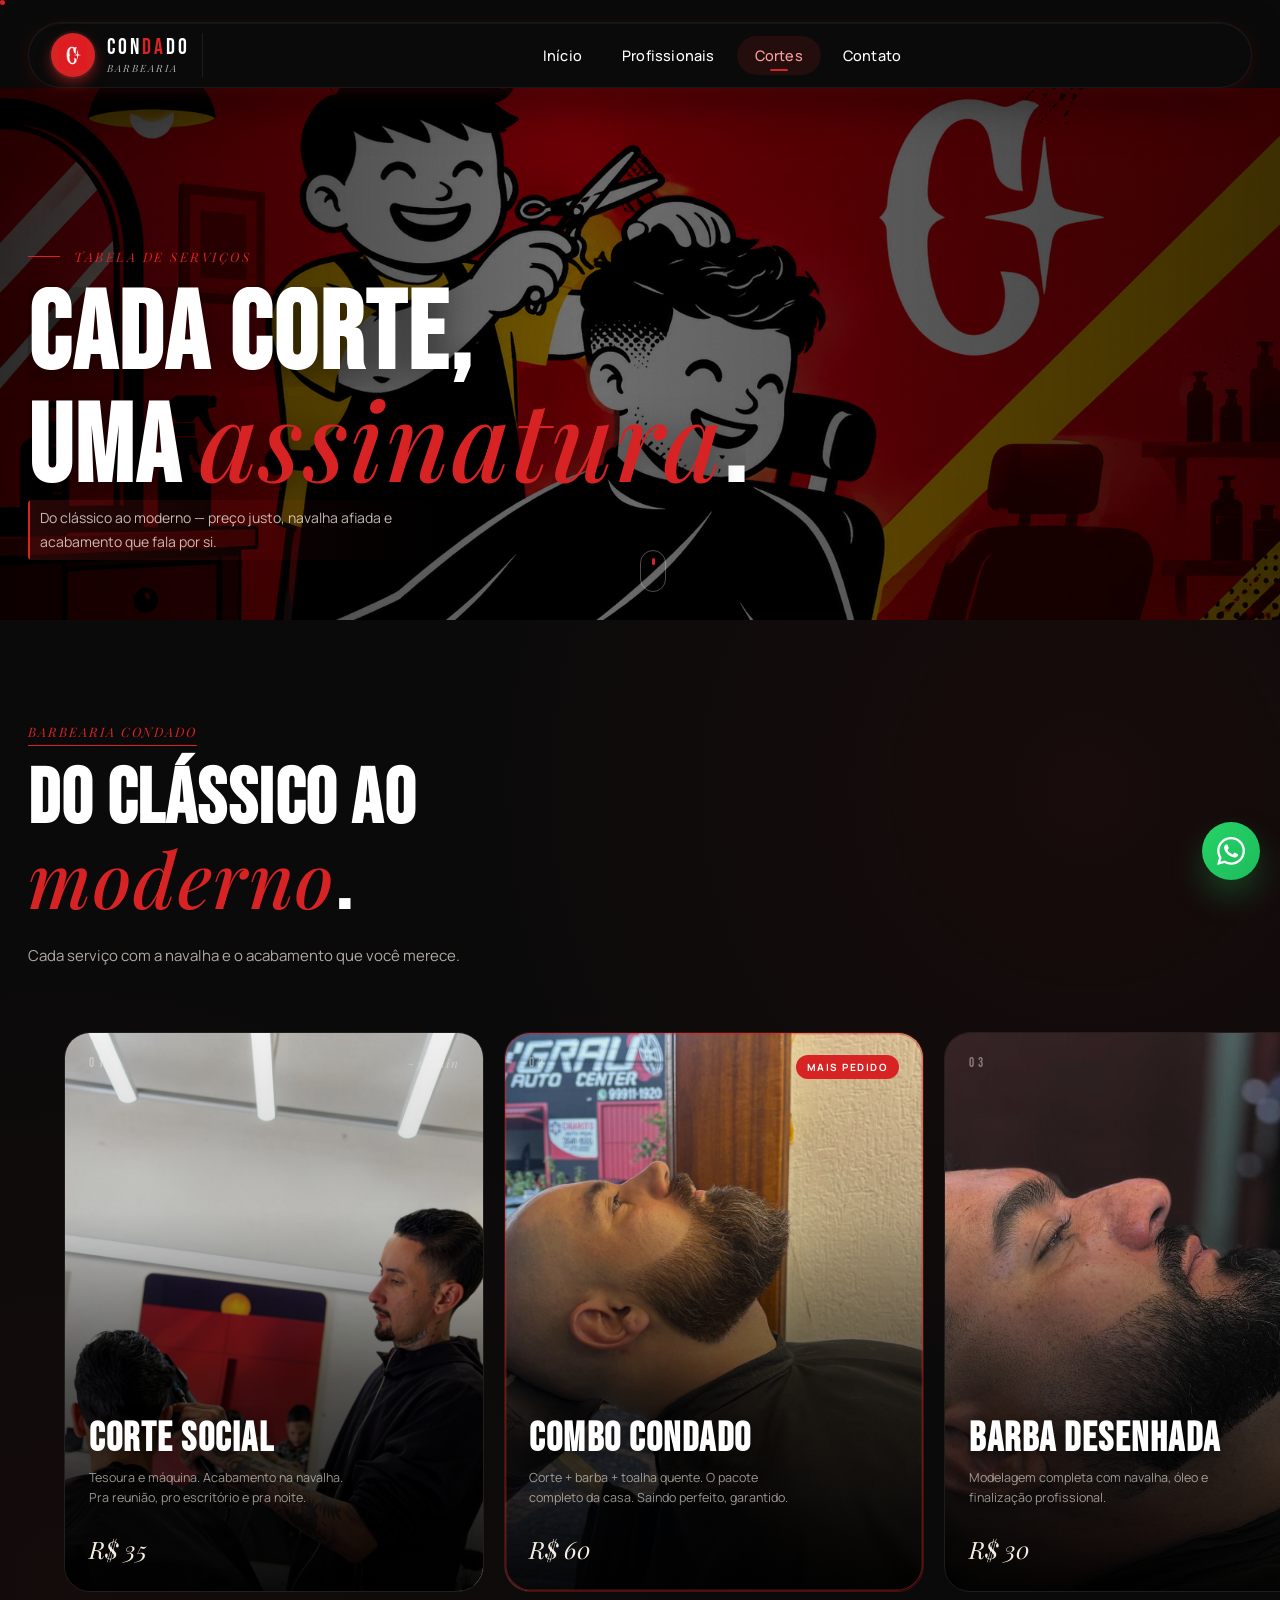
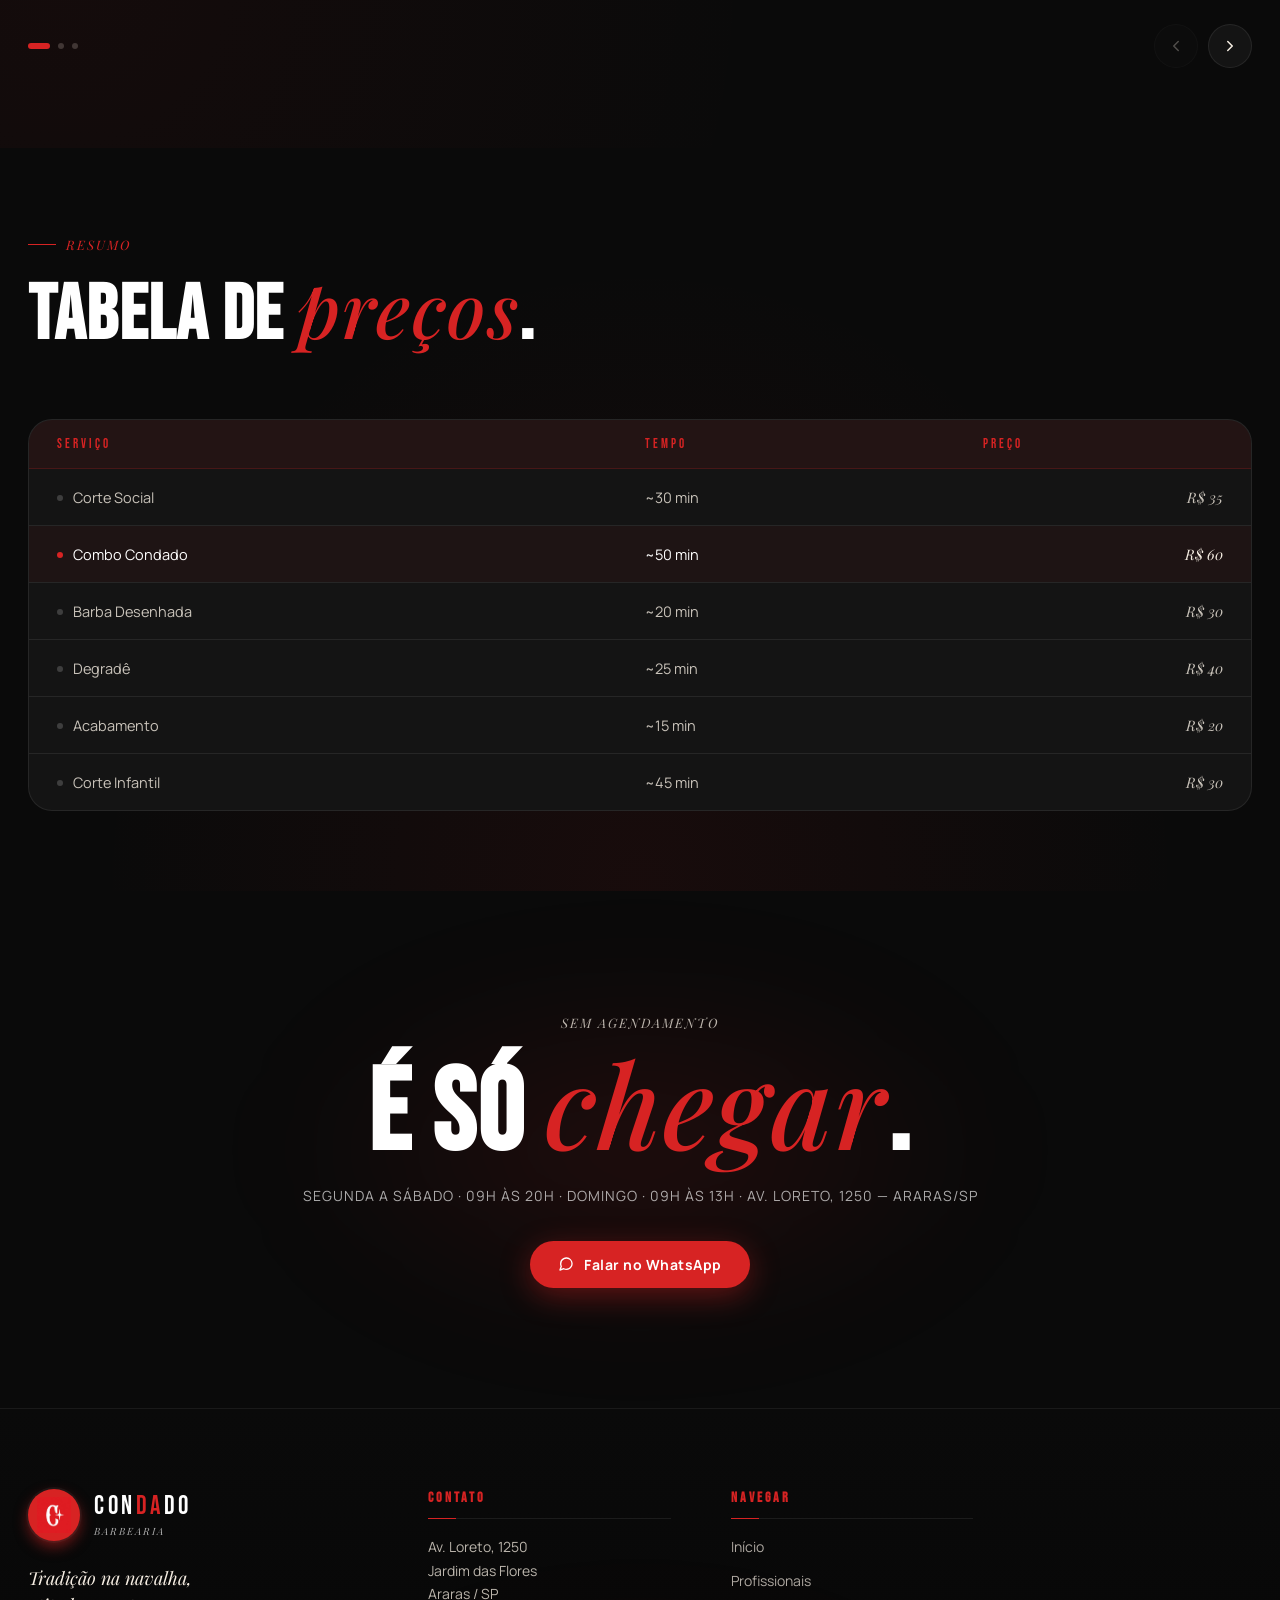
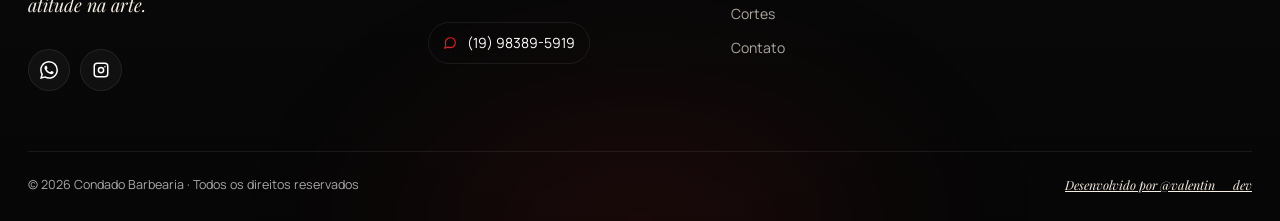
==== cortes.html @ 62bb4052 "Primeira versão" ====
<!DOCTYPE html>
<html lang="pt-BR">
<head>
  <meta charset="UTF-8" />
  <meta name="viewport" content="width=device-width, initial-scale=1.0" />
  <meta name="theme-color" content="#0a0a0a" />
  <meta name="description" content="Condado Barbearia — tabela de cortes e serviços. Araras-SP." />
  <title>Cortes — Condado Barbearia</title>

  <link rel="icon" type="image/png" href="imagens/logo.png" />

  <link rel="preconnect" href="https://fonts.googleapis.com">
  <link rel="preconnect" href="https://fonts.gstatic.com" crossorigin>
  <link href="https://fonts.googleapis.com/css2?family=Bebas+Neue&family=Manrope:wght@400;500;600;700&family=Playfair+Display:ital,wght@1,500&display=swap" rel="stylesheet">

  <link rel="stylesheet" href="css/index.css" />
  <link rel="stylesheet" href="css/cortes.css" />
</head>
<body>

  <header class="nav-wrap">
    <nav class="navbar" aria-label="Principal">

      <a href="index.html" class="brand" aria-label="Condado Barbearia">
        <span class="brand-mark">
          <img src="imagens/logo.png" alt="" />
        </span>
        <span class="brand-text">
          <span class="brand-name">CON<span class="accent">DA</span>DO</span>
          <span class="brand-sub">Barbearia</span>
        </span>
      </a>

      <ul class="nav-links" id="navLinks">
        <li><a href="index.html">Início</a></li>
        <li><a href="profissionais.html">Profissionais</a></li>
        <li><a href="cortes.html" class="active">Cortes</a></li>
        <li><a href="contato.html">Contato</a></li>
      </ul>

      <div class="right">
        <button class="mobile-toggle" id="mobileToggle" aria-label="Abrir menu" aria-expanded="false" aria-controls="navLinks">
          <span class="bars" aria-hidden="true"><span></span><span></span><span></span></span>
        </button>
      </div>
    </nav>
  </header>

  <section class="page-hero">
    <div class="page-hero-bg" aria-hidden="true"></div>
    <div class="page-hero-inner container">
      <span class="page-eyebrow">
        <span class="eyebrow-line"></span>
        Tabela de serviços
      </span>
      <h1 class="page-title">
        <span class="line">Cada corte,</span>
        <span class="line">uma <span class="red-italic">assinatura</span>.</span>
      </h1>
      <p class="page-desc">
        Do clássico ao moderno — preço justo, navalha afiada
        e acabamento que fala por si.
      </p>
    </div>
    <div class="page-hero-scroll" aria-hidden="true">
      <span></span>
    </div>
  </section>

  

  <section class="carousel-section">
    <div class="container">

      <header class="section-head reveal">
        <span class="section-eyebrow">Barbearia Condado</span>
        <h2 class="section-title">
          Do clássico ao <span class="red-italic">moderno</span>.
        </h2>
        <p class="section-desc">Cada serviço com a navalha e o acabamento que você merece.</p>
      </header>

    </div>

    <!-- Viewport sem container para sangrar nas bordas -->
    <div class="carousel-viewport" role="region" aria-label="Cortes e serviços">
      <div class="carousel-track" id="carouselTrack">

        <!-- Slide 01 -->
        <article class="carousel-slide" data-index="0" aria-label="Corte Social">
          <div class="slide-media">
            <img src="imagens/corte1.jpeg" alt="Corte Social — acabamento na navalha" loading="lazy" />
            
          </div>
          <div class="slide-overlay" aria-hidden="true"></div>
          <div class="slide-content">
            <div class="slide-top">
              <span class="slide-num">01</span>
              <span class="slide-time">~30 min</span>
            </div>
            <div class="slide-bottom">
              <h3 class="slide-title">Corte Social</h3>
              <p class="slide-desc">Tesoura e máquina. Acabamento na navalha. Pra reunião, pro escritório e pra noite.</p>
              <span class="slide-price">R$ 35</span>
            </div>
          </div>
        </article>

        <!-- Slide 02 — destaque -->
        <article class="carousel-slide carousel-slide--featured" data-index="1" aria-label="Combo Condado — mais pedido">
          <div class="slide-media">
            <img src="imagens/corte2.jpeg" alt="Combo Condado — corte mais barba" loading="lazy" />
            
          </div>
          <div class="slide-overlay" aria-hidden="true"></div>
          <div class="slide-content">
            <div class="slide-top">
              <span class="slide-num">02</span>
              <span class="slide-badge">Mais pedido</span>
            </div>
            <div class="slide-bottom">
              <h3 class="slide-title">Combo Condado</h3>
              <p class="slide-desc">Corte + barba + toalha quente. O pacote completo da casa. Saindo perfeito, garantido.</p>
              <span class="slide-price">R$ 60</span>
            </div>
          </div>
        </article>

        <!-- Slide 03 -->
        <article class="carousel-slide" data-index="2" aria-label="Barba Desenhada">
          <div class="slide-media">
            <img src="imagens/corte4.jpeg" alt="Barba Desenhada — modelagem com navalha" loading="lazy" />
         
          </div>
          <div class="slide-overlay" aria-hidden="true"></div>
          <div class="slide-content">
            <div class="slide-top">
              <span class="slide-num">03</span>
              <span class="slide-time">~20 min</span>
            </div>
            <div class="slide-bottom">
              <h3 class="slide-title">Barba Desenhada</h3>
              <p class="slide-desc">Modelagem completa com navalha, óleo e finalização profissional.</p>
              <span class="slide-price">R$ 30</span>
            </div>
          </div>
        </article>

        <!-- Slide 04 -->
        <article class="carousel-slide" data-index="3" aria-label="Degradê">
          <div class="slide-media">
            <img src="imagens/corte3.jpeg" alt="Degradê — fade limpo do zero" loading="lazy" />
            
          </div>
          <div class="slide-overlay" aria-hidden="true"></div>
          <div class="slide-content">
            <div class="slide-top">
              <span class="slide-num">04</span>
              <span class="slide-time">~25 min</span>
            </div>
            <div class="slide-bottom">
              <h3 class="slide-title">Degradê</h3>
              <p class="slide-desc">Fade limpo do zero ao comprimento desejado. Transição perfeita, linhas retas.</p>
              <span class="slide-price">R$ 40</span>
            </div>
          </div>
        </article>


        
        <article class="carousel-slide" data-index="4" aria-label="Corte Infantil">
          <div class="slide-media">
            <img src="imagens/corte5.jpeg" alt="Corte Infantil" loading="lazy" />
          </div>
          <div class="slide-overlay" aria-hidden="true"></div>
          <div class="slide-content">
            <div class="slide-top">
              <span class="slide-num">05</span>
              <span class="slide-time">~45 min</span>
            </div>
            <div class="slide-bottom">
              <h3 class="slide-title">Corte Infantil</h3>
              <p class="slide-desc">Atenção e cuidado especial com os pequenos. Experiência tranquila e resultado impecável.</p>
              <span class="slide-price">R$ 30</span>
            </div>
          </div>
        </article>

      </div><!-- /carousel-track -->
    </div><!-- /carousel-viewport -->

    <!-- Controles -->
    <div class="carousel-controls container">
      <div class="carousel-dots" id="carouselDots" role="tablist" aria-label="Navegar entre slides"></div>
      <div class="carousel-arrows">
        <button class="carousel-arrow carousel-arrow--prev" id="carouselPrev" aria-label="Slide anterior">
          <svg viewBox="0 0 24 24" fill="none" stroke="currentColor" stroke-width="2" stroke-linecap="round" stroke-linejoin="round" aria-hidden="true">
            <polyline points="15 18 9 12 15 6"/>
          </svg>
        </button>
        <button class="carousel-arrow carousel-arrow--next" id="carouselNext" aria-label="Próximo slide">
          <svg viewBox="0 0 24 24" fill="none" stroke="currentColor" stroke-width="2" stroke-linecap="round" stroke-linejoin="round" aria-hidden="true">
            <polyline points="9 6 15 12 9 18"/>
          </svg>
        </button>
      </div>
    </div>

  </section>

  
  <section class="tabela-section">
    <div class="container">

      <header class="section-head reveal">
        <span class="section-eyebrow">Resumo</span>
        <h2 class="section-title">Tabela de <span class="red-italic">preços</span>.</h2>
      </header>

      <div class="tabela-wrap reveal">
        <table class="tabela">
          <thead>
            <tr>
              <th>Serviço</th>
              <th>Tempo</th>
              <th>Preço</th>
            </tr>
          </thead>
          <tbody>
            <tr>
              <td><span class="t-dot"></span>Corte Social</td>
              <td>~30 min</td>
              <td class="t-price">R$ 35</td>
            </tr>
            <tr class="t-featured">
              <td><span class="t-dot t-dot--red"></span>Combo Condado</td>
              <td>~50 min</td>
              <td class="t-price">R$ 60</td>
            </tr>
            <tr>
              <td><span class="t-dot"></span>Barba Desenhada</td>
              <td>~20 min</td>
              <td class="t-price">R$ 30</td>
            </tr>
            <tr>
              <td><span class="t-dot"></span>Degradê</td>
              <td>~25 min</td>
              <td class="t-price">R$ 40</td>
            </tr>
            <tr>
              <td><span class="t-dot"></span>Acabamento</td>
              <td>~15 min</td>
              <td class="t-price">R$ 20</td>
            </tr>
            <tr>
              <td><span class="t-dot"></span>Corte Infantil</td>
              <td>~45 min</td>
              <td class="t-price">R$ 30</td>
            </tr>
          </tbody>
        </table>
      </div>

    </div>
  </section>

  
  <section class="cta-section">
    <div class="container">
      <div class="cta-inner reveal">
        <div class="cta-tag">Sem agendamento</div>
        <h2 class="cta-title">É só <span class="red-italic">chegar</span>.</h2>
        <p class="cta-desc">Segunda a sábado · 09h às 20h · Domingo · 09h às 13h · Av. Loreto, 1250 — Araras/SP</p>
        <a href="https://wa.me/5519983895919" target="_blank" rel="noopener" class="cta-btn">
          <svg viewBox="0 0 24 24" fill="none" stroke="currentColor" stroke-width="2" stroke-linecap="round" stroke-linejoin="round" aria-hidden="true">
            <path d="M21 11.5a8.38 8.38 0 0 1-.9 3.8 8.5 8.5 0 0 1-7.6 4.7 8.38 8.38 0 0 1-3.8-.9L3 21l1.9-5.7a8.38 8.38 0 0 1-.9-3.8 8.5 8.5 0 0 1 4.7-7.6 8.38 8.38 0 0 1 3.8-.9h.5a8.48 8.48 0 0 1 8 8v.5z"/>
          </svg>
          Falar no WhatsApp
        </a>
      </div>
    </div>
  </section>

  
  <footer class="footer">
    <div class="container">
      <div class="footer-grid">

        <div class="footer-brand reveal">
          <a href="index.html" class="footer-logo" aria-label="Condado Barbearia">
            <span class="brand-mark">
              <img src="imagens/logo.png" alt="" />
            </span>
            <span class="brand-text">
              <span class="brand-name">CON<span class="accent">DA</span>DO</span>
              <span class="brand-sub">Barbearia</span>
            </span>
          </a>
          <p class="footer-tagline">
            Tradição na navalha,<br/>atitude na arte.
          </p>
          <div class="footer-socials" aria-label="Redes sociais">
            <a class="footer-social" href="https://wa.me/5519983895919" target="_blank" rel="noopener" aria-label="WhatsApp">
              <svg viewBox="0 0 24 24" fill="currentColor" aria-hidden="true">
                <path d="M17.472 14.382c-.297-.149-1.758-.867-2.03-.967-.273-.099-.471-.148-.67.15-.197.297-.767.966-.94 1.164-.173.199-.347.223-.644.075-.297-.15-1.255-.463-2.39-1.475-.883-.788-1.48-1.761-1.653-2.059-.173-.297-.018-.458.13-.606.134-.133.298-.347.446-.52.149-.174.198-.298.298-.497.099-.198.05-.371-.025-.52-.075-.149-.669-1.612-.916-2.207-.242-.579-.487-.5-.669-.51-.173-.008-.371-.01-.57-.01-.198 0-.52.074-.792.372-.272.297-1.04 1.016-1.04 2.479 0 1.462 1.065 2.875 1.213 3.074.149.198 2.096 3.2 5.077 4.487.709.306 1.262.489 1.694.625.712.227 1.36.195 1.871.118.571-.085 1.758-.719 2.006-1.413.248-.694.248-1.289.173-1.413-.074-.124-.272-.198-.57-.347m-5.421 7.403h-.004a9.87 9.87 0 01-5.031-1.378l-.361-.214-3.741.982.998-3.648-.235-.374a9.86 9.86 0 01-1.51-5.26c.001-5.45 4.436-9.884 9.888-9.884 2.64 0 5.122 1.03 6.988 2.898a9.825 9.825 0 012.893 6.994c-.003 5.45-4.437 9.884-9.885 9.884m8.413-18.297A11.815 11.815 0 0012.05 0C5.495 0 .16 5.335.157 11.892c0 2.096.547 4.142 1.588 5.945L.057 24l6.305-1.654a11.882 11.882 0 005.683 1.448h.005c6.554 0 11.89-5.335 11.893-11.893a11.821 11.821 0 00-3.48-8.413z"/>
              </svg>
            </a>
            <a class="footer-social" href="https://www.instagram.com/condado.araras/" target="_blank" rel="noopener" aria-label="Instagram">
              <svg viewBox="0 0 24 24" fill="currentColor" aria-hidden="true">
                <path d="M7 2h10a5 5 0 0 1 5 5v10a5 5 0 0 1-5 5H7a5 5 0 0 1-5-5V7a5 5 0 0 1 5-5zm0 2a3 3 0 0 0-3 3v10a3 3 0 0 0 3 3h10a3 3 0 0 0 3-3V7a3 3 0 0 0-3-3H7zm5 3.5A4.5 4.5 0 1 1 7.5 12 4.5 4.5 0 0 1 12 7.5zm0 2A2.5 2.5 0 1 0 14.5 12 2.5 2.5 0 0 0 12 9.5zm5.25-2.75a1 1 0 1 1-1 1 1 1 0 0 1 1-1z"/>
              </svg>
            </a>
          </div>
        </div>

        <div class="footer-col reveal" style="--i:1">
          <h4 class="footer-h">Contato</h4>
          <address class="footer-text">
            Av. Loreto, 1250<br/>
            Jardim das Flores<br/>
            Araras / SP
          </address>
          <a class="footer-link" href="https://wa.me/5519983895919" target="_blank" rel="noopener">
            <svg viewBox="0 0 24 24" fill="none" stroke="currentColor" stroke-width="2" stroke-linecap="round" stroke-linejoin="round" aria-hidden="true">
              <path d="M21 11.5a8.38 8.38 0 0 1-.9 3.8 8.5 8.5 0 0 1-7.6 4.7 8.38 8.38 0 0 1-3.8-.9L3 21l1.9-5.7a8.38 8.38 0 0 1-.9-3.8 8.5 8.5 0 0 1 4.7-7.6 8.38 8.38 0 0 1 3.8-.9h.5a8.48 8.48 0 0 1 8 8v.5z"/>
            </svg>
            (19) 98389-5919
          </a>
        </div>

        <div class="footer-col reveal" style="--i:3">
          <h4 class="footer-h">Navegar</h4>
          <ul class="footer-nav">
            <li><a href="index.html">Início</a></li>
            <li><a href="profissionais.html">Profissionais</a></li>
            <li><a href="cortes.html">Cortes</a></li>
            <li><a href="contato.html">Contato</a></li>
          </ul>
        </div>

      </div>

      <div class="footer-bottom">
        <span>© <span id="year"></span> Condado Barbearia · Todos os direitos reservados</span>
        <a class="footer-tag" href="https://www.instagram.com/valentin__dev/" target="_blank" rel="noopener">Desenvolvido por @valentin__dev</a>
      </div>
    </div>
  </footer>

  <a class="floating-wa" href="https://wa.me/5519983895919" target="_blank" rel="noopener" aria-label="Falar no WhatsApp">
    <svg viewBox="0 0 24 24" fill="currentColor" aria-hidden="true">
      <path d="M17.472 14.382c-.297-.149-1.758-.867-2.03-.967-.273-.099-.471-.148-.67.15-.197.297-.767.966-.94 1.164-.173.199-.347.223-.644.075-.297-.15-1.255-.463-2.39-1.475-.883-.788-1.48-1.761-1.653-2.059-.173-.297-.018-.458.13-.606.134-.133.298-.347.446-.52.149-.174.198-.298.298-.497.099-.198.05-.371-.025-.52-.075-.149-.669-1.612-.916-2.207-.242-.579-.487-.5-.669-.51-.173-.008-.371-.01-.57-.01-.198 0-.52.074-.792.372-.272.297-1.04 1.016-1.04 2.479 0 1.462 1.065 2.875 1.213 3.074.149.198 2.096 3.2 5.077 4.487.709.306 1.262.489 1.694.625.712.227 1.36.195 1.871.118.571-.085 1.758-.719 2.006-1.413.248-.694.248-1.289.173-1.413-.074-.124-.272-.198-.57-.347m-5.421 7.403h-.004a9.87 9.87 0 01-5.031-1.378l-.361-.214-3.741.982.998-3.648-.235-.374a9.86 9.86 0 01-1.51-5.26c.001-5.45 4.436-9.884 9.888-9.884 2.64 0 5.122 1.03 6.988 2.898a9.825 9.825 0 012.893 6.994c-.003 5.45-4.437 9.884-9.885 9.884m8.413-18.297A11.815 11.815 0 0012.05 0C5.495 0 .16 5.335.157 11.892c0 2.096.547 4.142 1.588 5.945L.057 24l6.305-1.654a11.882 11.882 0 005.683 1.448h.005c6.554 0 11.89-5.335 11.893-11.893a11.821 11.821 0 00-3.48-8.413z"/>
    </svg>
  </a>
  <script src="js/index.js" defer></script>
  <script src="js/cortes.js" defer></script>
</body>
</html>
---- css/index.css ----
/* ============================================================
   CONDADO BARBEARIA — Stylesheet
   ------------------------------------------------------------
   1. Tokens / reset
   2. Layout helpers
   3. Hero (background + navbar)
   4. Navbar components
   5. Hero content
   6. Sections (Cortes, Salão, Feedbacks, Footer)
   7. Animations
   8. Responsive
   9. Accessibility (reduced motion)
   ============================================================ */

/* ---------- 1. TOKENS / RESET ---------- */
:root {
  --black:     #0a0a0a;
  --black-2:   #141414;
  --red:       #d72323;
  --red-deep:  #a8161c;
  --cream:     #f5ede2;
  --white:     #ffffff;
  --muted:     rgba(255, 255, 255, 0.65);
  --line:      rgba(255, 255, 255, 0.08);
  --ease:      cubic-bezier(0.2, 0.9, 0.2, 1);
  --shadow-nav: 0 1px 0 rgba(255,255,255,0.04) inset,
                0 18px 50px -10px rgba(0,0,0,0.55),
                0 4px 16px rgba(215,35,35,0.18);
}

*, *::before, *::after { margin: 0; padding: 0; box-sizing: border-box; }

html { scroll-behavior: smooth; }

body {
  font-family: 'Manrope', sans-serif;
  color: var(--white);
  background: var(--black);
  overflow-x: hidden;
  -webkit-font-smoothing: antialiased;
  -moz-osx-font-smoothing: grayscale;
}

img { display: block; max-width: 100%; height: auto; }
button { font-family: inherit; }

/* ---------- 2. LAYOUT HELPERS ---------- */
.container {
  max-width: 1320px;
  margin: 0 auto;
  padding: 0 28px;
}

.red-italic {
  color: var(--red);
  font-family: 'Playfair Display', serif;
  font-style: italic;
  font-weight: 500;
}

/* ---------- 3. HERO ---------- */
.hero {
  position: relative;
  min-height: 100vh;
  min-height: 100svh;
  display: flex;
  flex-direction: column;
  isolation: isolate;
  background-image:
    linear-gradient(180deg,
      rgba(0,0,0,0.65) 0%,
      rgba(0,0,0,0.40) 28%,
      rgba(0,0,0,0.55) 60%,
      rgba(0,0,0,0.92) 100%),
    url("../imagens/Fachadamobile.png");
  background-size: cover;
  background-position: center;
  background-repeat: no-repeat;
}

@media (min-width: 768px) {
  .hero {
    background-image:
      linear-gradient(100deg,
        rgba(0,0,0,0.85) 0%,
        rgba(0,0,0,0.60) 35%,
        rgba(0,0,0,0.25) 70%,
        rgba(0,0,0,0.45) 100%),
      linear-gradient(180deg,
        rgba(0,0,0,0.35) 0%,
        transparent 22%,
        transparent 78%,
        rgba(0,0,0,0.50) 100%),
      url("../imagens/Fachada.png");
  }
}

.hero::before {
  content: '';
  position: absolute;
  inset: 0;
  background-image: url("data:image/svg+xml;utf8,<svg xmlns='http://www.w3.org/2000/svg' width='200' height='200'><filter id='n'><feTurbulence type='fractalNoise' baseFrequency='0.9' numOctaves='2' stitchTiles='stitch'/><feColorMatrix values='0 0 0 0 0 0 0 0 0 0 0 0 0 0 0 0 0 0 0.18 0'/></filter><rect width='100%25' height='100%25' filter='url(%23n)'/></svg>");
  opacity: 0.4;
  pointer-events: none;
  mix-blend-mode: overlay;
  z-index: 1;
}

.hero::after {
  content: '';
  position: absolute;
  top: 30%;
  right: -200px;
  width: 600px;
  height: 600px;
  background: radial-gradient(circle, rgba(215,35,35,0.25) 0%, transparent 60%);
  filter: blur(60px);
  pointer-events: none;
  z-index: 0;
  animation: float 12s ease-in-out infinite;
}

/* ---------- 4. NAVBAR ---------- */
.nav-wrap {
  position: sticky;
  top: 0;
  z-index: 50;
  padding: 22px 28px 0;
  animation: drop 0.9s var(--ease) both;
}

.navbar {
  max-width: 1320px;
  margin: 0 auto;
  background: var(--black);
  border-radius: 999px;
  padding: 10px 10px 10px 22px;
  display: flex;
  align-items: center;
  gap: 18px;
  border: 1px solid rgba(255,255,255,0.06);
  box-shadow: var(--shadow-nav);
  position: relative;
  transition: box-shadow 0.3s ease, transform 0.3s ease;
}

.navbar.scrolled {
  box-shadow:
    0 1px 0 rgba(255,255,255,0.04) inset,
    0 22px 60px -10px rgba(0,0,0,0.75),
    0 4px 24px rgba(215,35,35,0.28);
}

.brand {
  display: flex;
  align-items: center;
  gap: 12px;
  text-decoration: none;
  color: var(--white);
  padding-right: 12px;
  border-right: 1px solid var(--line);
  flex-shrink: 0;
}

.brand-mark {
  width: 44px;
  height: 44px;
  border-radius: 50%;
  background: var(--red);
  display: grid;
  place-items: center;
  box-shadow: 0 0 0 2px rgba(255,255,255,0.04), 0 6px 14px rgba(215,35,35,0.5);
  overflow: hidden;
  transition: transform 0.4s var(--ease), box-shadow 0.4s ease;
  position: relative;
}

.brand-mark::after {
  content: '';
  position: absolute;
  inset: -4px;
  border-radius: 50%;
  border: 2px solid var(--red);
  opacity: 0;
  transform: scale(0.8);
  transition: opacity 0.3s ease, transform 0.3s ease;
}

.brand:hover .brand-mark        { transform: rotate(-8deg) scale(1.05); }
.brand:hover .brand-mark::after { opacity: 0.5; transform: scale(1.1); }

.brand-mark img { width: 30px; height: 30px; object-fit: contain; }

.brand-text { display: flex; flex-direction: column; line-height: 1; }

.brand-name {
  font-family: 'Bebas Neue', sans-serif;
  font-size: 22px;
  letter-spacing: 3px;
  color: var(--white);
}
.brand-name .accent { color: var(--red); }

.brand-sub {
  font-family: 'Playfair Display', serif;
  font-style: italic;
  font-size: 10px;
  letter-spacing: 2px;
  color: var(--muted);
  text-transform: uppercase;
  margin-top: 4px;
}

.nav-links {
  display: flex;
  align-items: center;
  gap: 4px;
  margin: 0 auto;
  list-style: none;
}

.nav-links a {
  position: relative;
  padding: 10px 18px;
  color: var(--white);
  text-decoration: none;
  font-weight: 500;
  font-size: 14.5px;
  letter-spacing: 0.2px;
  border-radius: 999px;
  transition: color 0.25s ease, background 0.25s ease;
}

.nav-links a::before {
  content: '';
  position: absolute;
  left: 50%;
  bottom: 4px;
  transform: translateX(-50%) scaleX(0);
  width: 18px;
  height: 2px;
  background: var(--red);
  border-radius: 2px;
  transition: transform 0.3s var(--ease);
}

.nav-links a:hover::before { transform: translateX(-50%) scaleX(1); }

.nav-links a.active {
  background: rgba(215,35,35,0.12);
  color: #ff9ea1;
}
.nav-links a.active::before { transform: translateX(-50%) scaleX(1); }

.right { display: flex; align-items: center; gap: 8px; flex-shrink: 0; }

.icon-btn {
  width: 44px;
  height: 44px;
  border-radius: 50%;
  background: var(--red);
  border: none;
  cursor: pointer;
  display: grid;
  place-items: center;
  color: var(--white);
  transition: background 0.25s ease, transform 0.4s var(--ease);
}
.icon-btn:hover { background: var(--red-deep); transform: rotate(90deg); }
.icon-btn svg   { width: 18px; height: 18px; }

.mobile-toggle { display: none; }
.mobile-toggle .bars { position: relative; width: 18px; height: 14px; }
.mobile-toggle .bars span {
  position: absolute;
  left: 0;
  width: 100%;
  height: 2px;
  background: currentColor;
  border-radius: 2px;
  transition: transform 0.35s var(--ease), opacity 0.2s ease, top 0.35s var(--ease);
}
.mobile-toggle .bars span:nth-child(1) { top: 0; }
.mobile-toggle .bars span:nth-child(2) { top: 6px; }
.mobile-toggle .bars span:nth-child(3) { top: 12px; }

.mobile-toggle[aria-expanded="true"] .bars span:nth-child(1) { top: 6px; transform: rotate(45deg); }
.mobile-toggle[aria-expanded="true"] .bars span:nth-child(2) { opacity: 0; }
.mobile-toggle[aria-expanded="true"] .bars span:nth-child(3) { top: 6px; transform: rotate(-45deg); }

/* ---------- 5. HERO CONTENT ---------- */
.hero-content {
  flex: 1;
  display: flex;
  align-items: center;
  padding: 60px 60px 80px;
  max-width: 1320px;
  margin: 0 auto;
  width: 100%;
  position: relative;
  z-index: 2;
}

.hero-tag {
  display: inline-flex;
  align-items: center;
  gap: 14px;
  font-family: 'Playfair Display', serif;
  font-style: italic;
  font-size: 14px;
  letter-spacing: 2px;
  color: var(--cream);
  text-transform: uppercase;
  margin-bottom: 20px;
  opacity: 0;
  animation: fadeUp 0.9s 0.4s var(--ease) forwards;
}
.hero-tag::before {
  content: '';
  width: 32px;
  height: 1px;
  background: var(--red);
  transform-origin: left;
  animation: lineGrow 0.8s 0.6s var(--ease) both;
}

.hero-title {
  font-family: 'Bebas Neue', sans-serif;
  font-size: clamp(56px, 9vw, 140px);
  line-height: 0.92;
  letter-spacing: 2px;
  color: var(--white);
  max-width: 900px;
  text-shadow:
    0 4px 30px rgba(0,0,0,0.7),
    0 2px 10px rgba(0,0,0,0.5);
}

.hero-title .line {
  display: block;
  overflow: hidden;
}
.hero-title .line > * {
  display: inline-block;
  transform: translateY(110%);
  animation: lineRise 1s var(--ease) forwards;
}
.hero-title .line:nth-child(1) > *,
.hero-title .line:nth-child(1)         { animation-delay: 0.55s; }
.hero-title .line:nth-child(2) > *,
.hero-title .line:nth-child(2)         { animation-delay: 0.7s;  }
.hero-title .line                       { animation: lineRise 1s var(--ease) both; }

.hero-title .red {
  color: var(--red);
  font-style: italic;
  font-family: 'Playfair Display', serif;
  font-weight: 500;
}

.hero-desc {
  margin-top: 22px;
  max-width: 480px;
  font-size: 15px;
  line-height: 1.7;
  color: rgba(245,237,226,0.85);
  opacity: 0;
  animation: fadeUp 1s 0.95s var(--ease) forwards;
}

.hero-actions {
  margin-top: 28px;
  display: flex;
  align-items: center;
  gap: 22px;
  flex-wrap: wrap;
  opacity: 0;
  animation: fadeUp 1s 1.1s var(--ease) forwards;
}

.btn-ghost {
  display: inline-flex;
  align-items: center;
  gap: 10px;
  color: var(--white);
  text-decoration: none;
  padding: 12px 22px;
  border-radius: 999px;
  border: 1px solid rgba(255,255,255,0.25);
  font-weight: 600;
  font-size: 14px;
  letter-spacing: 0.3px;
  backdrop-filter: blur(6px);
  -webkit-backdrop-filter: blur(6px);
  transition: background 0.3s ease, border-color 0.3s ease, transform 0.2s ease;
  position: relative;
  overflow: hidden;
}
.btn-ghost::after {
  content: '→';
  transition: transform 0.3s var(--ease);
}
.btn-ghost:hover {
  background: rgba(255,255,255,0.08);
  border-color: var(--red);
}
.btn-ghost:hover::after { transform: translateX(4px); }

.btn-ghost::before {
  content: '';
  position: absolute;
  top: 0; left: -75%;
  width: 50%;
  height: 100%;
  background: linear-gradient(90deg, transparent, rgba(255,255,255,0.12), transparent);
  transform: skewX(-20deg);
}
.btn-ghost:hover::before {
  animation: btnShimmer 0.6s ease forwards;
}

.hero-meta {
  font-size: 12px;
  letter-spacing: 2px;
  text-transform: uppercase;
  color: var(--muted);
}

.scroll-cue {
  position: absolute;
  bottom: 30px;
  left: 50%;
  transform: translateX(-50%);
  width: 28px;
  height: 46px;
  border: 1.5px solid rgba(255,255,255,0.4);
  border-radius: 14px;
  display: grid;
  place-items: start center;
  padding-top: 8px;
  opacity: 0;
  animation: fadeUp 1s 1.4s var(--ease) forwards;
}
.scroll-cue span {
  width: 3px;
  height: 8px;
  background: var(--red);
  border-radius: 3px;
  animation: scrollDot 1.8s ease-in-out infinite;
}

/* ---------- 6A. SECTION BASE ---------- */
.cortes, .contato {
  position: relative;
  padding: 120px 0;
  background: var(--black);
}

.cortes::before {
  content: '';
  position: absolute;
  inset: 0;
  background:
    radial-gradient(circle at 80% 20%, rgba(215,35,35,0.08) 0%, transparent 50%),
    radial-gradient(circle at 10% 80%, rgba(215,35,35,0.06) 0%, transparent 50%);
  pointer-events: none;
}

.section-head {
  max-width: 640px;
  margin-bottom: 64px;
}

.section-eyebrow {
  display: inline-flex;
  align-items: center;
  gap: 10px;
  font-family: 'Playfair Display', serif;
  font-style: italic;
  font-size: 13px;
  letter-spacing: 2px;
  color: var(--red);
  text-transform: uppercase;
  margin-bottom: 16px;
}
.section-eyebrow::before {
  content: '';
  width: 0;
  height: 1px;
  background: var(--red);
  transform-origin: left;
  transition: width 0.9s cubic-bezier(0.2,0.9,0.2,1) 0.1s;
}
.section-eyebrow.line-drawn::before { width: 28px; }

.section-title {
  font-family: 'Bebas Neue', sans-serif;
  font-size: clamp(40px, 6vw, 80px);
  line-height: 1;
  letter-spacing: 1.5px;
}

.section-desc {
  margin-top: 18px;
  font-size: 15px;
  line-height: 1.7;
  color: rgba(245,237,226,0.7);
  max-width: 460px;
}

/* ---------- 6B. CARDS (cortes) ---------- */
.cards {
  display: grid;
  grid-template-columns: repeat(3, 1fr);
  gap: 20px;
  position: relative;
  z-index: 1;
}

.card {
  position: relative;
  padding: 32px 28px 28px;
  background: var(--black-2);
  border: 1px solid var(--line);
  border-radius: 24px;
  overflow: hidden;
  transition: transform 0.4s var(--ease), border-color 0.4s ease, background 0.4s ease;
  transform-style: preserve-3d;
  will-change: transform;
}

.card::before {
  content: '';
  position: absolute;
  top: 0; left: 0;
  width: 100%;
  height: 2px;
  background: linear-gradient(90deg, transparent, var(--red), transparent);
  transform: translateX(-100%);
  transition: transform 0.6s var(--ease);
}

.card:hover {
  transform: translateY(-6px);
  border-color: rgba(215,35,35,0.4);
  background: #1a0e0e;
}
.card:hover::before { transform: translateX(100%); }

.card-num {
  font-family: 'Bebas Neue', sans-serif;
  font-size: 14px;
  letter-spacing: 3px;
  color: var(--red);
}

.card-title {
  font-family: 'Bebas Neue', sans-serif;
  font-size: 32px;
  letter-spacing: 1.5px;
  margin-top: 18px;
  color: var(--white);
  overflow: hidden;
  position: relative;
}

.card-desc {
  margin-top: 12px;
  font-size: 14px;
  line-height: 1.6;
  color: rgba(245,237,226,0.6);
  min-height: 70px;
}

.card-price {
  display: inline-block;
  margin-top: 18px;
  font-family: 'Playfair Display', serif;
  font-style: italic;
  font-size: 22px;
  color: var(--cream);
}

.card.featured {
  background: linear-gradient(180deg, #1a0e0e 0%, var(--black-2) 100%);
  border-color: rgba(215,35,35,0.3);
}

.badge {
  position: absolute;
  top: 16px;
  right: 16px;
  background: var(--red);
  color: var(--white);
  font-size: 10px;
  letter-spacing: 1.5px;
  text-transform: uppercase;
  padding: 6px 10px;
  border-radius: 999px;
  font-weight: 700;
}

.card-shine {
  position: absolute;
  inset: 0;
  border-radius: inherit;
  background: radial-gradient(circle at center, rgba(255,255,255,0.12) 0%, transparent 65%);
  opacity: 0;
  pointer-events: none;
  transition: opacity 0.3s ease;
  width: 150%;
  height: 150%;
  top: -25%;
  left: -25%;
  z-index: 3;
}

/* ---------- 6C. GALERIA (salão) ---------- */
.salao { padding: 120px 0; background: var(--black); }

.gallery-premium {
  display: grid;
  grid-template-columns: 1.4fr 0.8fr;
  gap: 24px;
  align-items: stretch;
}

.gallery-main,
.gallery-side {
  position: relative;
  overflow: hidden;
  border-radius: 30px;
  min-height: 620px;
  background: #111;
  border: 1px solid rgba(255,255,255,0.06);
  transition: transform 0.7s var(--ease), border-color 0.4s ease, box-shadow 0.4s ease;
  will-change: transform, opacity;
}

.gallery-main:hover,
.gallery-side:hover {
  transform: translateY(-8px) scale(1.01);
  border-color: rgba(215,35,35,0.35);
  box-shadow: 0 20px 60px rgba(0,0,0,0.5), 0 8px 25px rgba(215,35,35,0.15);
}

.gallery-img {
  position: absolute;
  inset: 0;
  width: 100%;
  height: 100%;
  object-fit: cover;
  transition: transform 1.4s cubic-bezier(.2,.8,.2,1), filter 0.8s ease;
  will-change: transform;
}

.gallery-main:hover .gallery-img,
.gallery-side:hover .gallery-img {
  transform: scale(1.06);
  filter: brightness(1.03) contrast(1.05);
}

.gallery-content {
  position: absolute;
  inset: 0;
  display: flex;
  flex-direction: column;
  justify-content: flex-end;
  padding: 36px;
  background: linear-gradient(180deg, transparent 35%, rgba(0,0,0,0.88) 100%);
  z-index: 2;
}

.gallery-label {
  display: inline-flex;
  width: fit-content;
  padding: 10px 18px;
  border-radius: 999px;
  background: rgba(255,255,255,0.08);
  backdrop-filter: blur(10px);
  border: 1px solid rgba(255,255,255,0.06);
  font-size: 11px;
  letter-spacing: 2px;
  text-transform: uppercase;
  margin-bottom: 18px;
}

.gallery-content h3 {
  max-width: 520px;
  font-family: 'Bebas Neue', sans-serif;
  font-size: clamp(34px, 4vw, 64px);
  line-height: 0.95;
  letter-spacing: 1px;
  color: var(--white);
}

/* cinematic shine sweep */
.gallery-main::before,
.gallery-side::before {
  content: '';
  position: absolute;
  top: -120%; left: -40%;
  width: 45%;
  height: 300%;
  background: linear-gradient(90deg, transparent, rgba(255,255,255,0.12), transparent);
  transform: rotate(22deg);
  transition: transform 1s ease;
  z-index: 3;
}
.gallery-main:hover::before,
.gallery-side:hover::before {
  transform: rotate(22deg) translateX(500%);
}

.gallery-main.in-view {
  animation: galleryEnter 1s cubic-bezier(0.2,0.9,0.2,1) 0.1s both;
}
.gallery-side.in-view {
  animation: galleryEnter 1s cubic-bezier(0.2,0.9,0.2,1) 0.28s both;
}

/* ---------- 6D. FEEDBACKS — CARROSSEL ESTÚDIO ---------- */
.feedbacks {
  padding: 120px 0 100px;
  background: var(--black);
  position: relative;
  overflow: hidden;
}

/* Textura de fundo sutil */
.feedbacks::before {
  content: '';
  position: absolute;
  inset: 0;
  background:
    radial-gradient(ellipse at 20% 60%, rgba(215,35,35,0.06) 0%, transparent 50%),
    radial-gradient(ellipse at 80% 20%, rgba(215,35,35,0.04) 0%, transparent 45%);
  pointer-events: none;
}

/* ── Stage: sangra full-width, oculta overflow ── */
.fb-stage {
  position: relative;
  width: 100%;
  overflow: hidden;
  margin-top: 60px;
  margin-bottom: 40px;
  cursor: grab;
  user-select: none;
  /* padding vertical para acomodar o offset alternado dos cards */
  padding: 20px 0 28px;
}
.fb-stage:active { cursor: grabbing; }

/* ── Track ── */
.fb-track {
  display: flex;
  gap: 22px;
  /* padding lateral: centraliza o primeiro card igual ao container */
  padding: 0 calc((100vw - min(1320px, 100vw - 56px)) / 2);
  transition: transform 0.65s cubic-bezier(0.2,0.9,0.2,1);
  will-change: transform;
  align-items: flex-end; /* base comum — offset via translateY no card--up */
}

/* ── Card ── */
.fb-card {
  flex: 0 0 300px;
  position: relative;
  border-radius: 22px;
  overflow: hidden;
  border: 1px solid rgba(255,255,255,0.07);
  /* fundo escuro aparece nas bordas quando a foto não preenche */
  background: #0e0e0e;
  /* proporção 4:5 — menos agressivo que 3:4, mostra mais do corpo */
  aspect-ratio: 4 / 5;
  transition:
    transform 0.55s cubic-bezier(0.2,0.9,0.2,1),
    border-color 0.4s ease,
    box-shadow 0.5s ease;
}

/* card alternado: sobe 32px criando o ritmo visual */
.fb-card--up {
  transform: translateY(-32px);
}
.fb-card--up:hover {
  transform: translateY(calc(-32px - 8px)) scale(1.015);
}

.fb-card:not(.fb-card--up):hover {
  transform: translateY(-8px) scale(1.015);
  border-color: rgba(215,35,35,0.3);
  box-shadow: 0 28px 60px rgba(0,0,0,0.55);
}

.fb-card--up:hover {
  border-color: rgba(215,35,35,0.3);
  box-shadow: 0 28px 60px rgba(0,0,0,0.55);
}

/* ── Inner (garante que img preenche o card) ── */
.fb-card-inner {
  position: absolute;
  inset: 0;
}

/* ── Foto ── */
.fb-card img {
  width: 100%;
  height: 100%;
  /* contain: exibe a foto inteira sem cortar nada */
  object-fit: contain;
  object-position: center center;
  display: block;
  pointer-events: none;
  transition: transform 0.8s cubic-bezier(0.2,0.8,0.2,1);
}

.fb-card:hover img {
  transform: scale(1.05);
}

/* ── Overlay gradiente — cobre topo e base ── */
.fb-card-overlay {
  position: absolute;
  inset: 0;
  background:
    linear-gradient(180deg,
      rgba(0,0,0,0.55) 0%,
      transparent 35%,
      transparent 55%,
      rgba(0,0,0,0.75) 100%
    );
  z-index: 1;
}

/* ── Número no estilo negativo fotográfico ── */
.fb-film-num {
  position: absolute;
  top: 16px;
  left: 16px;
  z-index: 2;
  font-family: 'Bebas Neue', sans-serif;
  font-size: 11px;
  letter-spacing: 4px;
  color: rgba(245,237,226,0.35);
  mix-blend-mode: screen;
  /* borda fina ao redor como perfuração de filme */
  padding: 4px 8px;
  border: 1px solid rgba(245,237,226,0.12);
  border-radius: 4px;
}

/* ── Label no rodapé do card ── */
.fb-card-label {
  position: absolute;
  bottom: 0;
  left: 0;
  right: 0;
  padding: 20px 18px 18px;
  z-index: 2;
  display: flex;
  align-items: flex-end;
  justify-content: space-between;
  opacity: 0;
  transform: translateY(6px);
  transition: opacity 0.35s ease, transform 0.35s var(--ease);
}

.fb-card:hover .fb-card-label {
  opacity: 1;
  transform: translateY(0);
}

.fb-label-tag {
  font-family: 'Playfair Display', serif;
  font-style: italic;
  font-size: 12px;
  letter-spacing: 2px;
  text-transform: uppercase;
  color: rgba(245,237,226,0.7);
}

/* Linha vermelha no rodapé — aparece no hover */
.fb-card::after {
  content: '';
  position: absolute;
  bottom: 0;
  left: 0;
  width: 0;
  height: 2px;
  background: var(--red);
  z-index: 3;
  transition: width 0.5s cubic-bezier(0.2,0.9,0.2,1);
}
.fb-card:hover::after { width: 100%; }

/* ── Controles ── */
.fb-controls {
  display: flex;
  align-items: center;
  justify-content: space-between;
  gap: 20px;
}

/* Counter */
.fb-counter {
  display: flex;
  align-items: baseline;
  gap: 6px;
  font-family: 'Bebas Neue', sans-serif;
  letter-spacing: 2px;
  line-height: 1;
}

.fb-counter-cur {
  font-size: 32px;
  color: var(--white);
  transition: color 0.3s ease;
}

.fb-counter-sep {
  font-size: 14px;
  color: rgba(255,255,255,0.2);
}

.fb-counter-total {
  font-size: 14px;
  color: rgba(255,255,255,0.35);
}

/* Dots */
.fb-dots {
  display: flex;
  align-items: center;
  gap: 6px;
}

.fb-dot {
  width: 4px;
  height: 4px;
  border-radius: 50%;
  background: rgba(255,255,255,0.2);
  border: none;
  padding: 0;
  cursor: pointer;
  transition: background 0.3s ease, width 0.3s ease, border-radius 0.3s ease;
}

.fb-dot.is-active {
  width: 24px;
  border-radius: 2px;
  background: var(--red);
}

.fb-dot:hover:not(.is-active) {
  background: rgba(255,255,255,0.4);
}

/* Setas */
.fb-arrows {
  display: flex;
  gap: 8px;
}

.fb-arrow {
  width: 48px;
  height: 48px;
  border-radius: 50%;
  background: transparent;
  border: 1px solid rgba(255,255,255,0.1);
  display: grid;
  place-items: center;
  cursor: pointer;
  color: var(--cream);
  transition:
    background 0.3s ease,
    border-color 0.3s ease,
    transform 0.35s var(--ease),
    color 0.3s ease;
}

.fb-arrow svg { width: 18px; height: 18px; }

.fb-arrow:hover {
  background: var(--red);
  border-color: var(--red);
  color: var(--white);
  transform: scale(1.1);
}

.fb-arrow:disabled {
  opacity: 0.2;
  pointer-events: none;
}

/* ---------- 6E. CONTATO ---------- */
.contato { padding-top: 80px; }
.contato-grid {
  display: grid;
  grid-template-columns: 1fr 1fr;
  gap: 60px;
  align-items: start;
}
.contato-list { list-style: none; }
.contato-list li {
  display: flex;
  justify-content: space-between;
  align-items: baseline;
  gap: 24px;
  padding: 22px 0;
  border-bottom: 1px solid var(--line);
}
.contato-list span {
  font-family: 'Playfair Display', serif;
  font-style: italic;
  font-size: 12px;
  letter-spacing: 2px;
  color: var(--red);
  text-transform: uppercase;
  flex-shrink: 0;
}
.contato-list strong {
  font-weight: 600;
  font-size: 16px;
  text-align: right;
  color: var(--white);
}
.contato-list a { text-decoration: none; color: inherit; transition: color 0.25s ease; }
.contato-list a:hover strong { color: var(--red); }

/* ---------- 6F. FOOTER ---------- */
.footer {
  position: relative;
  padding: 80px 0 28px;
  background: linear-gradient(180deg, var(--black) 0%, #060606 100%);
  border-top: 1px solid var(--line);
  color: var(--muted);
  overflow: hidden;
}

.footer::before {
  content: '';
  position: absolute;
  bottom: -200px;
  left: 50%;
  transform: translateX(-50%);
  width: 700px;
  height: 400px;
  background: radial-gradient(ellipse, rgba(215,35,35,0.12) 0%, transparent 70%);
  filter: blur(60px);
  pointer-events: none;
}

.footer-grid {
  display: grid;
  grid-template-columns: 1.4fr 1fr 1fr 0.9fr;
  gap: 60px;
  margin-bottom: 60px;
  position: relative;
  z-index: 1;
}

.footer-brand { display: flex; flex-direction: column; gap: 24px; }

.footer-logo {
  display: inline-flex;
  align-items: center;
  gap: 14px;
  text-decoration: none;
  color: var(--white);
  width: max-content;
}
.footer-logo .brand-mark { width: 52px; height: 52px; }
.footer-logo .brand-mark img { width: 36px; height: 36px; }
.footer-logo:hover .brand-mark { transform: rotate(-8deg) scale(1.05); }
.footer-logo .brand-name { font-size: 26px; letter-spacing: 3.5px; }
.footer-logo .brand-sub  { display: block; margin-top: 6px; }

.footer-tagline {
  font-family: 'Playfair Display', serif;
  font-style: italic;
  font-size: 18px;
  line-height: 1.5;
  color: var(--cream);
  max-width: 280px;
}

.footer-col { display: flex; flex-direction: column; gap: 16px; }

.footer-h {
  font-family: 'Bebas Neue', sans-serif;
  font-size: 14px;
  letter-spacing: 3px;
  color: var(--red);
  text-transform: uppercase;
  padding-bottom: 12px;
  border-bottom: 1px solid var(--line);
  position: relative;
}
.footer-h::after {
  content: '';
  position: absolute;
  left: 0;
  bottom: -1px;
  width: 28px;
  height: 1px;
  background: var(--red);
}

.footer-text, .footer-link, .footer-nav a, .footer-hours li {
  font-size: 14px;
  line-height: 1.7;
  color: rgba(245,237,226,0.75);
}
address.footer-text { font-style: normal; }

.footer-link {
  display: inline-flex;
  align-items: center;
  gap: 10px;
  text-decoration: none;
  padding: 8px 14px;
  border-radius: 999px;
  border: 1px solid var(--line);
  color: var(--white);
  width: max-content;
  transition: background 0.3s ease, border-color 0.3s ease, color 0.3s ease, transform 0.2s ease;
}
.footer-link svg { width: 14px; height: 14px; color: var(--red); transition: color 0.3s ease; }
.footer-link:hover {
  background: var(--red);
  border-color: var(--red);
  color: var(--white);
  transform: translateY(-2px);
}
.footer-link:hover svg { color: var(--white); }

.footer-hours { list-style: none; display: flex; flex-direction: column; gap: 10px; }
.footer-hours li {
  display: flex;
  justify-content: space-between;
  gap: 16px;
  padding: 6px 0;
  border-bottom: 1px dashed rgba(255,255,255,0.06);
}
.footer-hours li:last-child { border-bottom: none; }
.footer-hours span    { color: var(--muted); font-size: 13px; letter-spacing: 0.3px; }
.footer-hours strong  { color: var(--white); font-weight: 600; font-size: 13px; }

.footer-nav { list-style: none; display: flex; flex-direction: column; gap: 10px; }
.footer-nav a {
  position: relative;
  text-decoration: none;
  color: rgba(245,237,226,0.7);
  padding-left: 0;
  transition: color 0.25s ease, padding-left 0.25s ease;
}
.footer-nav a::before {
  content: '';
  position: absolute;
  left: 0;
  top: 50%;
  transform: translate(-12px, -50%);
  width: 0;
  height: 1px;
  background: var(--red);
  opacity: 0;
  transition: width 0.3s var(--ease), opacity 0.3s ease;
}
.footer-nav a:hover { color: var(--white); padding-left: 18px; }
.footer-nav a:hover::before { width: 12px; opacity: 1; transform: translate(0, -50%); }

.footer-bottom {
  padding-top: 24px;
  border-top: 1px solid var(--line);
  display: flex;
  justify-content: space-between;
  gap: 16px;
  flex-wrap: wrap;
  font-size: 12.5px;
  color: var(--muted);
  position: relative;
  z-index: 1;
}
.footer-tag {
  font-family: 'Playfair Display', serif;
  font-style: italic;
  color: var(--cream);
}

.footer-socials {
  display: flex;
  align-items: center;
  gap: 10px;
  flex-wrap: wrap;
  margin-top: 6px;
}

.footer-social {
  display: inline-flex;
  align-items: center;
  justify-content: center;
  width: 42px;
  height: 42px;
  border-radius: 50%;
  border: 1px solid var(--line);
  background: rgba(255,255,255,0.04);
  color: var(--white);
  transition: transform 0.25s ease, border-color 0.25s ease, background 0.25s ease;
}

.footer-social:hover {
  transform: translateY(-2px);
  border-color: rgba(215,35,35,0.4);
  background: rgba(215,35,35,0.16);
}

.footer-social svg {
  width: 18px;
  height: 18px;
}

.floating-wa {
  position: fixed;
  right: 20px;
  bottom: 20px;
  width: 58px;
  height: 58px;
  border-radius: 50%;
  display: grid;
  place-items: center;
  background: linear-gradient(135deg, #25d366 0%, #1ebc5d 100%);
  color: var(--white);
  box-shadow: 0 16px 32px rgba(37, 211, 102, 0.25);
  z-index: 1000;
  transition: transform 0.25s ease, box-shadow 0.25s ease;
}

.floating-wa:hover {
  transform: translateY(-3px) scale(1.03);
  box-shadow: 0 20px 38px rgba(37, 211, 102, 0.35);
}

.floating-wa svg {
  width: 28px;
  height: 28px;
}

@media (max-width: 768px) {
  .floating-wa {
    right: 16px;
    bottom: 16px;
    width: 54px;
    height: 54px;
  }
}

/* ---------- 7. ANIMATIONS ---------- */
@keyframes drop {
  from { transform: translateY(-30px); opacity: 0; }
  to   { transform: translateY(0);     opacity: 1; }
}
@keyframes fadeUp {
  from { opacity: 0; transform: translateY(20px); }
  to   { opacity: 1; transform: translateY(0); }
}
@keyframes lineGrow {
  from { transform: scaleX(0); }
  to   { transform: scaleX(1); }
}
@keyframes lineRise {
  from { transform: translateY(110%); }
  to   { transform: translateY(0); }
}
@keyframes float {
  0%, 100% { transform: translate(0, 0); }
  50%      { transform: translate(-40px, 30px); }
}
@keyframes scrollDot {
  0%   { transform: translateY(0);    opacity: 1; }
  60%  { transform: translateY(14px); opacity: 0; }
  61%  { transform: translateY(0);    opacity: 0; }
  100% { transform: translateY(0);    opacity: 1; }
}
@keyframes galleryEnter {
  from { opacity: 0; transform: translateY(50px) scale(0.97); filter: blur(4px); }
  to   { opacity: 1; transform: translateY(0) scale(1);       filter: blur(0); }
}
@keyframes btnShimmer {
  from { left: -75%; }
  to   { left: 125%; }
}
@keyframes charRise {
  from { opacity: 0; transform: translateY(60%) skewY(6deg); }
  to   { opacity: 1; transform: translateY(0) skewY(0deg); }
}
@keyframes numFlip {
  from { opacity: 0; transform: translateX(-12px); letter-spacing: 8px; }
  to   { opacity: 1; transform: translateX(0);     letter-spacing: 3px; }
}
@keyframes titleReveal {
  from { opacity: 0; clip-path: inset(0 100% 0 0); }
  to   { opacity: 1; clip-path: inset(0 0%   0 0); }
}
@keyframes brandPulse {
  0%   { transform: scale(0.8) rotate(-10deg); opacity: 0; box-shadow: none; }
  60%  { transform: scale(1.06) rotate(3deg); }
  100% { transform: scale(1) rotate(0deg);   opacity: 1; }
}
@keyframes footerLi {
  from { opacity: 0; transform: translateX(-10px); }
  to   { opacity: 1; transform: translateX(0); }
}
@keyframes sectionTitleIn {
  from { opacity: 0; transform: translateY(30px); letter-spacing: 6px; }
  to   { opacity: 1; transform: translateY(0);    letter-spacing: 1.5px; }
}

/* Scroll reveal */
.reveal {
  opacity: 0;
  transform: translateY(40px);
  transition:
    opacity  0.85s cubic-bezier(0.2,0.9,0.2,1),
    transform 0.85s cubic-bezier(0.2,0.9,0.2,1);
  transition-delay: calc(var(--i, 0) * 120ms);
}
.reveal.in-view {
  opacity: 1;
  transform: translateY(0);
}

/* gallery cards usam keyframe próprio */
.gallery-main.reveal,
.gallery-side.reveal { transition: none; }

/* Animations on .in-view */
.card.in-view .card-num {
  animation: numFlip 0.5s cubic-bezier(0.2,0.9,0.2,1) calc(var(--i,0)*120ms + 200ms) both;
}
.card.in-view .card-title {
  animation: titleReveal 0.7s cubic-bezier(0.2,0.9,0.2,1) calc(var(--i,0)*120ms + 350ms) both;
}
.footer-brand.in-view .brand-mark {
  animation: brandPulse 1.2s cubic-bezier(0.2,0.9,0.2,1) 0.3s both;
}
.footer-col.in-view .footer-nav li {
  animation: footerLi 0.5s cubic-bezier(0.2,0.9,0.2,1) both;
}
.footer-col.in-view .footer-nav li:nth-child(1) { animation-delay: 0.10s; }
.footer-col.in-view .footer-nav li:nth-child(2) { animation-delay: 0.17s; }
.footer-col.in-view .footer-nav li:nth-child(3) { animation-delay: 0.24s; }
.footer-col.in-view .footer-nav li:nth-child(4) { animation-delay: 0.31s; }
.section-head.in-view .section-title {
  animation: sectionTitleIn 0.9s cubic-bezier(0.2,0.9,0.2,1) 0.15s both;
}

/* Custom cursor */
body:has(.c-cursor) { cursor: none; }
body:has(.c-cursor) a, body:has(.c-cursor) button { cursor: none; }

.c-cursor {
  position: fixed;
  top: 0; left: 0;
  z-index: 9999;
  pointer-events: none;
  width: 36px; height: 36px;
  border-radius: 50%;
  border: 1.5px solid rgba(215,35,35,0.7);
  will-change: transform;
  transition: width 0.35s var(--ease), height 0.35s var(--ease), background 0.3s ease, border-color 0.3s ease;
}
.c-cursor.is-hovering { width: 56px; height: 56px; background: rgba(215,35,35,0.12); border-color: var(--red); }
.c-cursor.is-card     { width: 64px; height: 64px; background: rgba(215,35,35,0.08); border-color: rgba(215,35,35,0.5); }

.c-cursor-dot {
  position: fixed;
  top: 0; left: 0;
  z-index: 10000;
  pointer-events: none;
  width: 5px; height: 5px;
  border-radius: 50%;
  background: var(--red);
  will-change: transform;
}

/* Scroll progress bar */
.scroll-progress {
  position: fixed;
  top: 0; left: 0;
  z-index: 9998;
  height: 2px;
  width: var(--p, 0%);
  background: linear-gradient(90deg, var(--red-deep), var(--red), #ff6b6b);
  box-shadow: 0 0 10px rgba(215,35,35,0.6);
  pointer-events: none;
  transition: width 0.08s linear;
}

/* Hero char split */
.hero-title .char {
  display: inline-block;
  opacity: 0;
  transform: translateY(60%) skewY(6deg);
  animation: charRise 0.7s cubic-bezier(0.2,0.9,0.2,1) both;
  animation-delay: var(--cd, 0ms);
}

/* Hero ambient orb */
.hero::after {
  background: radial-gradient(
    circle at var(--mx, 70%) var(--my, 40%),
    rgba(215,35,35,0.28) 0%,
    transparent 60%
  );
  transition: background 0.1s linear;
  will-change: background;
}

/* Scrollbar */
::-webkit-scrollbar              { width: 6px; }
::-webkit-scrollbar-track        { background: var(--black); }
::-webkit-scrollbar-thumb        { background: var(--red-deep); border-radius: 3px; }
::-webkit-scrollbar-thumb:hover  { background: var(--red); }

::selection { background: rgba(215,35,35,0.35); color: var(--white); }

/* ---------- 8. RESPONSIVE ---------- */
@media (max-width: 980px) {
  .nav-links {
    position: absolute;
    top: calc(100% + 12px);
    left: 0; right: 0;
    flex-direction: column;
    background: var(--black);
    border-radius: 24px;
    padding: 0 14px;
    gap: 2px;
    align-items: stretch;
    border: 1px solid var(--line);
    box-shadow: 0 18px 50px -10px rgba(0,0,0,0.55);
    max-height: 0;
    overflow: hidden;
    opacity: 0;
    pointer-events: none;
    transition: max-height 0.4s var(--ease), opacity 0.25s ease, padding 0.4s var(--ease);
  }
  .nav-links.open {
    max-height: 400px;
    opacity: 1;
    pointer-events: auto;
    padding: 14px;
  }
  .nav-links li {
    opacity: 0;
    transform: translateY(-8px);
    transition: opacity 0.3s ease, transform 0.3s ease;
  }
  .nav-links.open li { opacity: 1; transform: translateY(0); }
  .nav-links.open li:nth-child(1) { transition-delay: 0.10s; }
  .nav-links.open li:nth-child(2) { transition-delay: 0.16s; }
  .nav-links.open li:nth-child(3) { transition-delay: 0.22s; }
  .nav-links.open li:nth-child(4) { transition-delay: 0.28s; }
  .nav-links a         { padding: 14px 18px; text-align: center; font-size: 15px; }
  .nav-links a::before { display: none; }

  .mobile-toggle {
    display: grid;
    place-items: center;
    width: 44px; height: 44px;
    border-radius: 50%;
    background: rgba(255,255,255,0.06);
    border: none;
    cursor: pointer;
    color: var(--white);
  }

  .brand-sub    { display: none; }
  .hero-content { padding: 40px 28px 80px; }
  .cards        { grid-template-columns: 1fr; }
  .contato-grid { grid-template-columns: 1fr; gap: 40px; }
  .cortes, .contato { padding: 80px 0; }
  .salao        { padding: 80px 0; }

  .gallery-premium { grid-template-columns: 1fr; }
  .gallery-main, .gallery-side { min-height: 420px; }

  .footer-grid {
    grid-template-columns: 1fr 1fr;
    gap: 50px 40px;
  }
  .footer-brand { grid-column: 1 / -1; }

  /* Feedback carousel tablet */
  .fb-card { flex: 0 0 260px; }
  .fb-card--up { transform: translateY(-24px); }
  .fb-card--up:hover { transform: translateY(calc(-24px - 8px)) scale(1.015); }
}

@supports (backdrop-filter: blur(1px)) {
  .nav-links.open {
    backdrop-filter: blur(16px) saturate(150%);
    -webkit-backdrop-filter: blur(16px) saturate(150%);
    background: rgba(10,10,10,0.85);
  }
}

@media (max-width: 640px) {
  /* Feedback carousel mobile — card quase full width, sem offset */
  .fb-card {
    flex: 0 0 calc(100vw - 56px);
  }
  .fb-card--up {
    transform: none;
  }
  .fb-card--up:hover {
    transform: translateY(-6px) scale(1.01);
  }
  .fb-track {
    padding: 0 28px;
    gap: 16px;
    align-items: stretch;
  }
  .fb-stage { padding: 0 0 24px; }

  .fb-counter-cur { font-size: 26px; }
}

@media (max-width: 560px) {
  .nav-wrap   { padding: 14px 14px 0; }
  .navbar     { padding: 8px 8px 8px 14px; gap: 10px; }
  .icon-btn   { display: none; }
  .brand-name { font-size: 18px; letter-spacing: 2px; }
  .brand-mark { width: 40px; height: 40px; }
  .brand-mark img { width: 26px; height: 26px; }
  .hero-actions { gap: 14px; }
  .hero-meta    { font-size: 11px; }
  .scroll-cue   { display: none; }
  .contato-list li { flex-direction: column; align-items: flex-start; gap: 4px; }
  .contato-list strong { text-align: left; }

  .footer { padding: 60px 0 24px; }
  .footer-grid { grid-template-columns: 1fr; gap: 40px; margin-bottom: 40px; }
  .footer-bottom { flex-direction: column; align-items: flex-start; gap: 8px; }

  .gallery-main, .gallery-side { min-height: 320px; border-radius: 22px; }
  .gallery-content { padding: 24px; }
  .gallery-content h3 { font-size: 42px; }
}

@media (max-width: 380px) {
  .brand     { padding-right: 8px; gap: 8px; }
  .brand-name { font-size: 16px; letter-spacing: 1.5px; }
  .nav-wrap  { padding: 10px 10px 0; }
}

/* ---------- 9. REDUCED MOTION ---------- */
@media (prefers-reduced-motion: reduce) {
  *, *::before, *::after {
    animation-duration: 0.01ms !important;
    animation-iteration-count: 1 !important;
    transition-duration: 0.01ms !important;
    scroll-behavior: auto !important;
  }
  .reveal { opacity: 1; transform: none; }
  .gallery-main, .gallery-side { opacity: 1; transform: none; filter: none; }
  .c-cursor, .c-cursor-dot { display: none; }
  .fb-track { transition: none; }
  .fb-card  { transition: none; }
  .fb-card--up { transform: none; }
}
/* ============================================================
   CONDADO BARBEARIA — videos.css
   Seção de vídeos cards, inserida após #cortes em index.html.
   Vídeos re-encodados: 576×1024 retrato real, sem metadado
   de rotação — nenhuma gambiarra CSS necessária.
   ============================================================ */

/* ─── SEÇÃO ─────────────────────────────────────────────── */

.videos-section {
  position: relative;
  padding: 120px 0 100px;
  background: var(--black-2);
  border-top: 1px solid var(--line);
  overflow: hidden;
}

.videos-section::before {
  content: '';
  position: absolute;
  top: -100px; left: 50%;
  transform: translateX(-50%);
  width: 900px; height: 500px;
  background: radial-gradient(ellipse, rgba(215,35,35,0.08) 0%, transparent 65%);
  filter: blur(80px);
  pointer-events: none;
}

/* ─── GRID ───────────────────────────────────────────────── */

.video-grid {
  display: grid;
  grid-template-columns: repeat(3, 1fr);
  gap: 18px;
  position: relative;
  z-index: 1;
}

/* ─── CARD ───────────────────────────────────────────────── */

.video-card {
  position: relative;
  border-radius: 20px;
  overflow: hidden;
  border: 1px solid var(--line);
  background: #0c0c0c;
  display: flex;
  flex-direction: column;
  transition:
    border-color 0.4s ease,
    box-shadow   0.5s ease,
    transform    0.5s cubic-bezier(0.2,0.8,0.2,1);
}

.video-card:hover {
  border-color: rgba(215,35,35,0.32);
  box-shadow: 0 24px 64px rgba(0,0,0,0.55), 0 6px 20px rgba(215,35,35,0.12);
  transform: translateY(-6px);
}

/* linha vermelha varrendo o topo no hover */
.video-card::before {
  content: '';
  position: absolute;
  top: 0; left: 0;
  width: 100%; height: 2px;
  background: linear-gradient(90deg, transparent, var(--red), transparent);
  transform: translateX(-100%);
  transition: transform 0.65s var(--ease);
  z-index: 6;
}
.video-card:hover::before { transform: translateX(100%); }

/* ─── MEDIA WRAPPER ──────────────────────────────────────── */

.video-card__media {
  position: relative;
  width: 100%;
  /* Vídeos são 576×1024 — retrato real, sem nenhum ajuste necessário */
  aspect-ratio: 9 / 16;
  overflow: hidden;
  background: #080808;
}

/* ─── VÍDEO ──────────────────────────────────────────────── */

.video-card__media video {
  position: absolute;
  inset: 0;
  width: 100%;
  height: 100%;
  object-fit: cover;
  object-position: center center;
  display: block;
  will-change: transform;
  filter: brightness(0.88) saturate(0.82);
  transition: transform 0.8s cubic-bezier(0.2,0.8,0.2,1), filter 0.6s ease;
}

.video-card:hover .video-card__media video {
  transform: scale(1.05);
  filter: brightness(1) saturate(1);
}

/* ─── PLACEHOLDER (slot 03) ──────────────────────────────── */

.video-card__ph-bg {
  position: absolute;
  inset: 0;
  background:
    repeating-linear-gradient(
      45deg,
      rgba(255,255,255,0.02) 0px,
      rgba(255,255,255,0.02) 1px,
      transparent 1px,
      transparent 18px
    ),
    var(--black-2);
}

/* ─── OVERLAY ────────────────────────────────────────────── */

.video-card__overlay {
  position: absolute;
  inset: 0;
  z-index: 2;
  pointer-events: none;
}

/* vinheta base */
.video-card__overlay::before {
  content: '';
  position: absolute;
  inset: 0;
  background: linear-gradient(
    180deg,
    rgba(0,0,0,0.30) 0%,
    rgba(0,0,0,0.04) 40%,
    rgba(0,0,0,0.42) 100%
  );
}

/* tint vermelho no hover */
.video-card__overlay::after {
  content: '';
  position: absolute;
  inset: 0;
  background: linear-gradient(180deg, transparent 45%, rgba(215,35,35,0.18) 100%);
  opacity: 0;
  transition: opacity 0.5s ease;
}

.video-card:hover .video-card__overlay::after { opacity: 1; }

/* sweep de luz diagonal */
.video-card__media::after {
  content: '';
  position: absolute;
  top: -120%; left: -40%;
  width: 40%; height: 300%;
  background: linear-gradient(90deg, transparent, rgba(255,255,255,0.07), transparent);
  transform: rotate(22deg) translateX(-100%);
  transition: transform 0.9s ease;
  z-index: 3;
  pointer-events: none;
}
.video-card:hover .video-card__media::after {
  transform: rotate(22deg) translateX(600%);
}

/* ─── UI SOBREPOSTA ──────────────────────────────────────── */

.video-card__ui {
  position: absolute;
  inset: 0;
  z-index: 4;
  pointer-events: none;
  display: flex;
  align-items: flex-start;
  justify-content: space-between;
  padding: 14px 14px 0;
}

.video-card__badge {
  display: inline-flex;
  align-items: center;
  gap: 6px;
  font-family: 'Bebas Neue', sans-serif;
  font-size: 10px;
  letter-spacing: 2.5px;
  color: var(--white);
  background: rgba(215,35,35,0.82);
  backdrop-filter: blur(8px);
  -webkit-backdrop-filter: blur(8px);
  padding: 5px 10px;
  border-radius: 999px;
  border: 1px solid rgba(255,255,255,0.12);
}

.video-card__dot {
  width: 5px; height: 5px;
  border-radius: 50%;
  background: #fff;
  flex-shrink: 0;
  animation: videoDotPulse 1.6s ease-in-out infinite;
}

@keyframes videoDotPulse {
  0%, 100% { opacity: 1; transform: scale(1); }
  50%       { opacity: 0.4; transform: scale(0.7); }
}

.video-card__badge--muted {
  background: rgba(255,255,255,0.08);
  border-color: rgba(255,255,255,0.07);
  color: rgba(245,237,226,0.45);
}

/* ─── MARCA D'ÁGUA — "CONDADO" gigante no fundo ──────────── */

.video-card__brand-bg {
  position: absolute;
  bottom: -0.08em;
  left: 50%;
  transform: translateX(-50%);
  font-family: 'Bebas Neue', sans-serif;
  font-size: clamp(52px, 7.5vw, 88px);
  letter-spacing: 6px;
  white-space: nowrap;
  color: transparent;
  -webkit-text-stroke: 1px rgba(255,255,255,0.07);
  pointer-events: none;
  user-select: none;
  z-index: 3;
  transition: -webkit-text-stroke 0.5s ease, letter-spacing 0.5s ease;
}

.video-card:hover .video-card__brand-bg {
  -webkit-text-stroke: 1px rgba(215,35,35,0.22);
  letter-spacing: 8px;
}

/* ─── PÍLULA DE MARCA — canto inferior esquerdo ──────────── */

.video-card__brand-pill {
  position: absolute;
  bottom: 16px;
  left: 16px;
  z-index: 4;
  display: flex;
  flex-direction: column;
  gap: 2px;
  opacity: 0;
  transform: translateY(6px);
  transition: opacity 0.4s ease, transform 0.4s cubic-bezier(0.2,0.9,0.2,1);
}

.video-card:hover .video-card__brand-pill {
  opacity: 1;
  transform: translateY(0);
}

.video-card__brand-name {
  font-family: 'Bebas Neue', sans-serif;
  font-size: 18px;
  letter-spacing: 4px;
  color: var(--white);
  line-height: 1;
}

.video-card__brand-name span {
  color: var(--red);
}

.video-card__brand-sub {
  font-family: 'Playfair Display', serif;
  font-style: italic;
  font-size: 10px;
  letter-spacing: 2px;
  color: rgba(245,237,226,0.55);
  text-transform: uppercase;
}

.video-card__brand-pill--muted .video-card__brand-name { color: rgba(245,237,226,0.35); }
.video-card__brand-pill--muted .video-card__brand-name span { color: rgba(215,35,35,0.4); }
.video-card__brand-pill--muted .video-card__brand-sub { color: rgba(245,237,226,0.25); }

/* ─── RODAPÉ DO CARD ─────────────────────────────────────── */

.video-card__footer {
  display: flex;
  align-items: center;
  justify-content: space-between;
  padding: 14px 16px 16px;
  background: var(--black-2);
  border-top: 1px solid var(--line);
  flex-shrink: 0;
}

.video-card__label {
  font-family: 'Playfair Display', serif;
  font-style: italic;
  font-size: 13px;
  color: rgba(245,237,226,0.60);
  transition: color 0.3s ease;
}

.video-card:hover .video-card__label { color: rgba(245,237,226,0.90); }

.video-card__icon {
  width: 30px; height: 30px;
  border-radius: 50%;
  border: 1px solid rgba(255,255,255,0.10);
  display: flex;
  align-items: center;
  justify-content: center;
  flex-shrink: 0;
  transition: background 0.3s ease, border-color 0.3s ease, transform 0.35s var(--ease);
}

.video-card__icon svg {
  width: 11px; height: 11px;
  color: rgba(245,237,226,0.55);
  margin-left: 1px;
  transition: color 0.3s ease;
}

.video-card__icon--muted { opacity: 0.35; }

.video-card:hover .video-card__icon {
  background: var(--red);
  border-color: var(--red);
  transform: scale(1.1);
}
.video-card:hover .video-card__icon svg { color: var(--white); }

/* ─── ANIMAÇÃO DE ENTRADA ────────────────────────────────── */

.video-card.in-view {
  animation: videoCardIn 0.9s cubic-bezier(0.2,0.9,0.2,1) calc(var(--i,0)*150ms + 0.05s) both;
}

@keyframes videoCardIn {
  from { opacity: 0; transform: translateY(28px) scale(0.97); }
  to   { opacity: 1; transform: translateY(0) scale(1); }
}

/* ─── RESPONSIVE ─────────────────────────────────────────── */

@media (max-width: 980px) {
  .videos-section { padding: 80px 0; }
  .video-grid { grid-template-columns: repeat(2, 1fr); gap: 14px; }
  .video-card:nth-child(3) {
    grid-column: 1 / -1;
    max-width: 380px;
    margin: 0 auto;
  }
}

@media (max-width: 620px) {
  .video-grid { grid-template-columns: 1fr; gap: 12px; }
  .video-card:nth-child(3) { grid-column: auto; max-width: 100%; margin: 0; }
  .video-card { border-radius: 16px; }
}

/* ─── REDUCED MOTION ─────────────────────────────────────── */

@media (prefers-reduced-motion: reduce) {
  .video-card,
  .video-card__media video {
    transition: none !important;
    animation: none !important;
  }
  .video-card__dot { animation: none; }
  .video-card { opacity: 1 !important; transform: none !important; }
}
---- css/cortes.css ----
/* ============================================================
   CONDADO BARBEARIA — cortes.css
   ============================================================ */

/* ─── PAGE HERO ─── */
.page-hero {
  position: relative;
  min-height: 52vh;
  display: flex;
  align-items: stretch;        /* inner ocupa toda a altura */
  padding: 160px 0 60px;
  overflow: hidden;
  isolation: isolate;
}

.page-hero-bg {
  position: absolute;
  inset: 0;
  background:
    linear-gradient(90deg, rgba(0,0,0,0.82) 0%, rgba(0,0,0,0.55) 45%, rgba(0,0,0,0.75) 100%),
    url("../imagens/cortesbanner.png") center/cover no-repeat;
  z-index: -1;
}

.page-hero-bg::after {
  content: '';
  position: absolute;
  inset: 0;
  background-image: url("data:image/svg+xml;utf8,<svg xmlns='http://www.w3.org/2000/svg' width='200' height='200'><filter id='n'><feTurbulence type='fractalNoise' baseFrequency='0.9' numOctaves='2' stitchTiles='stitch'/><feColorMatrix values='0 0 0 0 0 0 0 0 0 0 0 0 0 0 0 0 0 0 0.13 0'/></filter><rect width='100%25' height='100%25' filter='url(%23n)'/></svg>");
  opacity: 0.5;
  pointer-events: none;
}

.page-hero-inner {
  position: relative;
  z-index: 2;
  display: flex;
  flex-direction: column;
  align-items: flex-start;
  width: 100%;
  text-align: left;
  /* título no topo, descrição empurrada para o rodapé */
  flex: 1;
  justify-content: space-between;
}

/* empurra a descrição para longe do título — space-between faz o resto */
.page-eyebrow {
  display: inline-flex;
  align-items: center;
  gap: 14px;
  font-family: 'Playfair Display', serif;
  font-style: italic;
  font-size: 13px;
  letter-spacing: 2.5px;
  text-transform: uppercase;
  color: var(--red);
  margin-bottom: 22px;
  opacity: 0;
  animation: fadeUp 0.9s 0.3s cubic-bezier(0.2,0.9,0.2,1) forwards;
  /* fica no topo — sem margin-top extra */
  align-self: flex-start;
}

.eyebrow-line {
  display: inline-block;
  width: 32px;
  height: 1px;
  background: var(--red);
  transform-origin: left;
  animation: lineGrow 0.8s 0.5s cubic-bezier(0.2,0.9,0.2,1) both;
}

.page-title {
  font-family: 'Bebas Neue', sans-serif;
  font-size: clamp(54px, 8.5vw, 128px);
  line-height: 0.92;
  letter-spacing: 2px;
  color: var(--white);
  text-shadow: 0 4px 30px rgba(0,0,0,0.5);
  margin-bottom: 0;           /* space-between cuida do espaço */
  align-self: flex-start;
}

.page-title .line {
  display: block;
  overflow: hidden;
}
.page-title .line > * {
  display: inline-block;
  transform: translateY(110%);
  animation: lineRise 1s cubic-bezier(0.2,0.9,0.2,1) forwards;
}
.page-title .line:nth-child(1) > * { animation-delay: 0.45s; }
.page-title .line:nth-child(2) > * { animation-delay: 0.6s; }
.page-title .line                   { animation: lineRise 1s cubic-bezier(0.2,0.9,0.2,1) both; }
.page-title .line:nth-child(1)      { animation-delay: 0.45s; }
.page-title .line:nth-child(2)      { animation-delay: 0.6s; }

.page-desc {
  position: relative;
  max-width: 420px;
  font-size: 14px;
  line-height: 1.72;
  color: rgba(245,237,226,0.78);
  text-align: left;

  /* entrada animada */
  opacity: 0;
  transform: translateX(-18px);
  animation: fadeUpLeft 1s 0.85s cubic-bezier(0.2,0.9,0.2,1) forwards;

  /* espaço interno para a linha vermelha não colar no texto */
  padding: 6px 10px 6px 12px;
  overflow: hidden;
  border-radius: 4px;
}

/* linha vermelha vertical à esquerda */
.page-desc::before {
  content: '';
  position: absolute;
  top: 0;
  left: 0;
  width: 2px;
  height: 100%;
  background: var(--red);
  transform: scaleY(0);
  transform-origin: bottom;
  /* aguarda a animação de entrada terminar (0.85s + 1s = ~1.85s) */
  animation: lineGrowY 0.5s 1.85s cubic-bezier(0.2,0.9,0.2,1) forwards;
  border-radius: 1px;
}

/* fundo highlight que desliza da esquerda */
.page-desc::after {
  content: '';
  position: absolute;
  top: 0;
  left: 0;
  width: 100%;
  height: 100%;
  background: linear-gradient(
    90deg,
    rgba(215,35,35,0.18) 0%,
    rgba(215,35,35,0.06) 55%,
    transparent 100%
  );
  transform: translateX(-105%);
  animation: highlightSlide 0.7s 2s cubic-bezier(0.2,0.9,0.2,1) forwards;
  z-index: -1;
  pointer-events: none;
}

@keyframes lineGrowY {
  from { transform: scaleY(0); }
  to   { transform: scaleY(1); }
}

@keyframes highlightSlide {
  from { transform: translateX(-105%); }
  to   { transform: translateX(0); }
}

.page-hero-scroll {
  position: absolute;
  bottom: 28px;
  left: 50%;
  transform: translateX(-50%);
  width: 26px;
  height: 42px;
  border: 1.5px solid rgba(255,255,255,0.3);
  border-radius: 13px;
  display: grid;
  place-items: start center;
  padding-top: 7px;
  opacity: 0;
  animation: fadeUp 1s 1.2s cubic-bezier(0.2,0.9,0.2,1) forwards;
}
.page-hero-scroll span {
  width: 3px;
  height: 7px;
  background: var(--red);
  border-radius: 3px;
  animation: scrollDot 1.8s ease-in-out infinite;
}

@keyframes fadeUpLeft {
  from { opacity: 0; transform: translateX(-18px); }
  to   { opacity: 1; transform: translateX(0); }
}

/* ─── CAROUSEL SECTION ─── */
.carousel-section {
  padding: 100px 0 80px;
  background: var(--black);
  position: relative;
  overflow: hidden;
}

.carousel-section::before {
  content: '';
  position: absolute;
  inset: 0;
  background:
    radial-gradient(circle at 85% 15%, rgba(215,35,35,0.07) 0%, transparent 45%),
    radial-gradient(circle at 5%  85%, rgba(215,35,35,0.05) 0%, transparent 45%);
  pointer-events: none;
}

.carousel-section .section-eyebrow {
  position: relative;
  display: inline-block;
  padding-bottom: 6px;
}

.carousel-section .section-eyebrow::after {
  content: '';
  position: absolute;
  left: 0;
  bottom: 0;
  width: 100%;
  height: 1px;
  background: var(--red);
  transform-origin: left;
  transform: scaleX(0);
  transition: transform 0.7s cubic-bezier(0.2,0.9,0.2,1);
}

.carousel-section .section-eyebrow.is-visible::after {
  transform: scaleX(1);
}

/* ─── VIEWPORT ─── */
.carousel-viewport {
  position: relative;
  width: 100%;
  overflow: hidden;
  margin-top: 52px;
  cursor: grab;
  user-select: none;
}

.carousel-viewport:active { cursor: grabbing; }

/* ─── TRACK ─── */
.carousel-track {
  display: flex;
  gap: 20px;
  padding: 0 calc((100vw - min(1200px, 90vw)) / 2);
  transition: transform 0.6s cubic-bezier(0.2,0.9,0.2,1);
  will-change: transform;
}

/* ─── SLIDE ─── */
.carousel-slide {
  flex: 0 0 420px;
  height: 560px;
  border-radius: 26px;
  overflow: hidden;
  position: relative;
  border: 1px solid var(--line);
  transition:
    transform 0.5s cubic-bezier(0.2,0.9,0.2,1),
    border-color 0.4s ease,
    box-shadow 0.5s ease;
}

.carousel-slide:hover {
  transform: translateY(-6px) scale(1.01);
  border-color: rgba(215,35,35,0.35);
  box-shadow: 0 24px 60px rgba(0,0,0,0.45);
}

/* Featured */
.carousel-slide--featured { border-color: rgba(215,35,35,0.28); }

.carousel-slide--featured::after {
  content: '';
  position: absolute;
  inset: 0;
  border-radius: 26px;
  box-shadow: inset 0 0 0 1.5px rgba(215,35,35,0.4);
  pointer-events: none;
  z-index: 3;
}

/* ─── MÍDIA ─── */
.slide-media {
  position: absolute;
  inset: 0;
  z-index: 0;
}

.slide-media img,
.slide-media video {
  position: absolute;
  inset: 0;
  width: 100%;
  height: 100%;
  object-fit: cover;
  object-position: center top;
  display: block;
  pointer-events: none;
  z-index: 1;
}

.slide-media-placeholder {
  position: absolute;
  inset: 0;
  background:
    radial-gradient(ellipse at 30% 40%, rgba(215,35,35,0.18) 0%, transparent 55%),
    #0e0808;
  z-index: 0;
}

/* ─── OVERLAY ─── */
.slide-overlay {
  position: absolute;
  inset: 0;
  z-index: 1;
  background:
    linear-gradient(
      to top,
      rgba(0,0,0,0.96) 0%,
      rgba(0,0,0,0.65) 38%,
      rgba(0,0,0,0.18) 68%,
      rgba(0,0,0,0.06) 100%
    );
  transition: opacity 0.4s ease;
}

/* reforça o overlay no hover para destacar o texto */
.carousel-slide:hover .slide-overlay {
  opacity: 1;
}

/* ─── CONTEÚDO ─────────────────────────────────────────────
   Layout: flex column, conteúdo fixado no canto
   inferior esquerdo via justify-content: flex-end.
───────────────────────────────────────────────────────── */
.slide-content {
  position: absolute;
  inset: 0;
  z-index: 2;
  display: flex;
  flex-direction: column;
  /* número (slide-top) fica no topo, tudo mais no fundo */
  justify-content: space-between;
  padding: 22px 24px 26px;
  text-align: left;
}

/* Topo — apenas o número e badge */
.slide-top {
  display: flex;
  align-items: flex-start;
  justify-content: space-between;
  align-self: flex-start;
  width: 100%;
}

.slide-num {
  font-family: 'Bebas Neue', sans-serif;
  font-size: 13px;
  letter-spacing: 3.5px;
  color: rgba(245,237,226,0.45);
}

.slide-time {
  font-family: 'Playfair Display', serif;
  font-style: italic;
  font-size: 12px;
  letter-spacing: 1px;
  color: rgba(245,237,226,0.45);
}

.slide-badge {
  background: var(--red);
  color: var(--white);
  font-size: 10px;
  font-weight: 700;
  letter-spacing: 1.5px;
  text-transform: uppercase;
  padding: 5px 11px;
  border-radius: 999px;
}

/* ─── BLOCO INFERIOR — canto esquerdo inferior ── */
.slide-bottom {
  display: flex;
  flex-direction: column;
  align-items: flex-start;     /* alinha à esquerda */
  gap: 6px;
  /* pequeno padding-right para a descrição não colar na borda */
  padding-right: 12px;
}

/* Título */
.slide-title {
  font-family: 'Bebas Neue', sans-serif;
  font-size: 40px;
  letter-spacing: 1.5px;
  color: var(--white);
  line-height: 0.95;
  text-shadow: 0 2px 16px rgba(0,0,0,0.6);
  text-align: left;
}

/* ─── DESCRIÇÃO com animação de highlight vermelho ──────
   Técnica: ::before pseudo-element que desliza da
   esquerda para a direita ao hover no slide,
   combinado com a transição de cor do próprio texto.
   Resultado: fundo vermelho translúcido revela as
   palavras da esquerda para a direita, como um
   marcador de texto animado.
───────────────────────────────────────────────────────── */
.slide-desc {
  position: relative;
  font-size: 12.5px;
  line-height: 1.62;
  /* cor de repouso: branco acinzentado */
  color: rgba(245,237,226,0.62);
  max-width: 270px;
  text-align: left;
  /* clip para o pseudo não vazar */
  overflow: hidden;
  border-radius: 3px;
  padding: 4px 6px 4px 0;

  /* transição de cor do texto */
  transition: color 0.35s ease 0.1s;
}

/* fundo que desliza — highlight vermelho */
.slide-desc::before {
  content: '';
  position: absolute;
  top: 0;
  left: 0;
  width: 100%;
  height: 100%;
  background: linear-gradient(
    90deg,
    rgba(215,35,35,0.22) 0%,
    rgba(215,35,35,0.10) 60%,
    transparent 100%
  );
  /* começa fora da esquerda */
  transform: translateX(-105%);
  transition: transform 0.55s cubic-bezier(0.2, 0.9, 0.2, 1);
  z-index: -1;
  border-radius: 3px;
  pointer-events: none;
}

/* linha vermelha à esquerda — régua de destaque */
.slide-desc::after {
  content: '';
  position: absolute;
  top: 0;
  left: 0;
  width: 2px;
  height: 100%;
  background: var(--red);
  transform: scaleY(0);
  transform-origin: top;
  transition: transform 0.4s cubic-bezier(0.2, 0.9, 0.2, 1) 0.15s;
  border-radius: 1px;
}

/* --- Disparo das animações ao hover no slide pai --- */
.carousel-slide:hover .slide-desc {
  color: rgba(245,237,226,0.92);   /* texto mais brilhante */
  padding-left: 8px;               /* recua para dar espaço à linha */
  transition:
    color      0.35s ease 0.1s,
    padding-left 0.4s cubic-bezier(0.2,0.9,0.2,1);
}

.carousel-slide:hover .slide-desc::before {
  transform: translateX(0);        /* highlight entra da esquerda */
}

.carousel-slide:hover .slide-desc::after {
  transform: scaleY(1);            /* linha vermelha cresce do topo */
}

/* ─── PREÇO ─── */
.slide-price {
  font-family: 'Playfair Display', serif;
  font-style: italic;
  font-size: 24px;
  color: var(--cream);
  margin-top: 6px;
  display: block;
  text-align: left;
  transition: color 0.3s ease;
}

.slide-price::before {
  content: '';
  display: block;
  width: 0;
  height: 1px;
  background: rgba(215,35,35,0.7);
  margin-bottom: 8px;
  transition: width 0.5s cubic-bezier(0.2,0.9,0.2,1) 0.2s;
}

/* linha do preço cresce no hover */
.carousel-slide:hover .slide-price::before {
  width: 32px;
}

.carousel-slide:hover .slide-price {
  color: var(--white);
}

/* ─── CONTROLES ─── */
.carousel-controls {
  display: flex;
  align-items: center;
  justify-content: space-between;
  margin-top: 32px;
}

.carousel-dots {
  display: flex;
  align-items: center;
  gap: 8px;
}

.carousel-dot {
  width: 6px;
  height: 6px;
  border-radius: 50%;
  background: rgba(245,237,226,0.2);
  border: none;
  padding: 0;
  cursor: pointer;
  transition: background 0.3s ease, width 0.3s ease;
}

.carousel-dot.is-active {
  width: 22px;
  border-radius: 3px;
  background: var(--red);
}

.carousel-dot:hover:not(.is-active) {
  background: rgba(245,237,226,0.45);
}

.carousel-arrows { display: flex; gap: 10px; }

.carousel-arrow {
  width: 44px;
  height: 44px;
  border-radius: 50%;
  background: var(--black-2);
  border: 1px solid var(--line);
  display: grid;
  place-items: center;
  cursor: pointer;
  color: var(--cream);
  transition:
    background 0.3s ease,
    border-color 0.3s ease,
    transform 0.3s cubic-bezier(0.2,0.9,0.2,1);
}

.carousel-arrow svg { width: 18px; height: 18px; }

.carousel-arrow:hover {
  background: var(--red);
  border-color: var(--red);
  transform: scale(1.08);
}

.carousel-arrow:disabled {
  opacity: 0.3;
  pointer-events: none;
}

/* ─── TABELA SECTION ─── */
.tabela-section {
  padding: 80px 0;
  background: var(--black);
  position: relative;
}

.tabela-section::before {
  content: '';
  position: absolute;
  inset: 0;
  background: radial-gradient(ellipse at 50% 100%, rgba(215,35,35,0.07) 0%, transparent 60%);
  pointer-events: none;
}

.tabela-wrap {
  position: relative;
  border-radius: 24px;
  border: 1px solid var(--line);
  overflow: hidden;
  background: var(--black-2);
}

.tabela {
  width: 100%;
  border-collapse: collapse;
}

.tabela thead tr {
  background: rgba(215,35,35,0.08);
  border-bottom: 1px solid rgba(215,35,35,0.2);
}

.tabela th {
  padding: 16px 28px;
  font-family: 'Bebas Neue', sans-serif;
  font-size: 13px;
  letter-spacing: 3px;
  color: var(--red);
  text-transform: uppercase;
  text-align: left;
  font-weight: 400;
}

.tabela td {
  padding: 18px 28px;
  font-size: 14.5px;
  color: rgba(245,237,226,0.8);
  border-bottom: 1px solid var(--line);
  vertical-align: middle;
}

.tabela tbody tr:last-child td { border-bottom: none; }
.tabela tbody tr { transition: background 0.25s ease; }
.tabela tbody tr:hover { background: rgba(255,255,255,0.02); }

.t-featured td {
  color: var(--white);
  background: rgba(215,35,35,0.05);
}
.t-featured td.t-price { color: var(--cream); }

.t-price {
  font-family: 'Playfair Display', serif;
  font-style: italic;
  font-size: 16px;
  color: var(--cream);
  text-align: right;
}

.t-dot {
  display: inline-block;
  width: 6px;
  height: 6px;
  border-radius: 50%;
  background: rgba(255,255,255,0.18);
  margin-right: 10px;
  vertical-align: middle;
  position: relative;
  top: -1px;
}

.t-dot--red { background: var(--red); }

/* ─── CTA SECTION ─── */
.cta-section {
  padding: 120px 0;
  background: var(--black);
  position: relative;
  overflow: hidden;
}

.cta-section::before {
  content: '';
  position: absolute;
  top: 50%;
  left: 50%;
  transform: translate(-50%, -50%);
  width: 800px;
  height: 400px;
  background: radial-gradient(ellipse, rgba(215,35,35,0.12) 0%, transparent 65%);
  filter: blur(60px);
  pointer-events: none;
}

.cta-inner {
  text-align: center;
  position: relative;
  z-index: 1;
}

.cta-tag {
  display: inline-flex;
  align-items: center;
  gap: 10px;
  font-family: 'Playfair Display', serif;
  font-style: italic;
  font-size: 13px;
  letter-spacing: 2px;
  color: var(--cream);
  text-transform: uppercase;
  margin-bottom: 20px;
  opacity: 0.75;
}

.cta-title {
  font-family: 'Bebas Neue', sans-serif;
  font-size: clamp(56px, 9vw, 130px);
  line-height: 0.9;
  letter-spacing: 2px;
  color: var(--white);
  margin-bottom: 18px;
}

.cta-desc {
  font-size: 14px;
  letter-spacing: 1px;
  text-transform: uppercase;
  color: var(--muted);
  margin-bottom: 36px;
}

.cta-btn {
  display: inline-flex;
  align-items: center;
  gap: 10px;
  background: var(--red);
  color: var(--white);
  text-decoration: none;
  padding: 14px 28px;
  border-radius: 999px;
  font-weight: 700;
  font-size: 14px;
  letter-spacing: 0.5px;
  box-shadow: 0 8px 30px rgba(215,35,35,0.4);
  transition: background 0.3s ease, transform 0.3s cubic-bezier(0.2,0.9,0.2,1), box-shadow 0.3s ease;
}

.cta-btn svg { width: 16px; height: 16px; }

.cta-btn:hover {
  background: var(--red-deep);
  transform: translateY(-3px);
  box-shadow: 0 14px 40px rgba(215,35,35,0.5);
}

/* ─── RESPONSIVE CAROUSEL ─── */
@media (max-width: 980px) {
  .carousel-slide { flex: 0 0 340px; height: 480px; }
  .slide-title    { font-size: 36px; }
  .carousel-track { padding: 0 24px; }
}

@media (max-width: 640px) {
  .carousel-section { padding: 70px 0 60px; }
  .carousel-slide   { flex: 0 0 calc(100vw - 48px); height: 440px; }
  .carousel-track   { padding: 0 24px; gap: 16px; }
  .slide-title      { font-size: 38px; }
  .carousel-controls { margin-top: 24px; }
}

/* ─── RESPONSIVE GERAL ─── */
@media (max-width: 980px) {
  .page-hero { padding: 130px 0 48px; }
  .tabela th, .tabela td { padding: 14px 18px; }
}

@media (max-width: 640px) {
  .page-hero        { padding: 110px 0 36px; min-height: auto; }
  .page-hero-scroll { display: none; }
  .tabela th:nth-child(2),
  .tabela td:nth-child(2) { display: none; }
  .tabela th, .tabela td  { padding: 14px 16px; }
  .cta-section { padding: 80px 0; }
}

/* ─── REDUCED MOTION ─── */
@media (prefers-reduced-motion: reduce) {
  .page-eyebrow,
  .page-desc,
  .page-hero-scroll {
    opacity: 1;
    animation: none;
  }
  .page-title .line,
  .page-title .line > * {
    animation: none;
    transform: none;
  }
  .eyebrow-line { width: 32px; animation: none; }
  .carousel-track,
  .carousel-slide,
  .carousel-dot,
  .carousel-arrow { transition: none; }
  .carousel-section .section-eyebrow::after {
    transition: none;
    transform: scaleX(1);
  }
  .slide-desc,
  .slide-desc::before,
  .slide-desc::after,
  .slide-price,
  .slide-price::before {
    transition: none;
    transform: none;
  }
  .carousel-slide:hover .slide-desc::before { transform: translateX(0); }
  .carousel-slide:hover .slide-desc::after  { transform: scaleY(1); }
  .carousel-slide:hover .slide-price::before { width: 32px; }
}
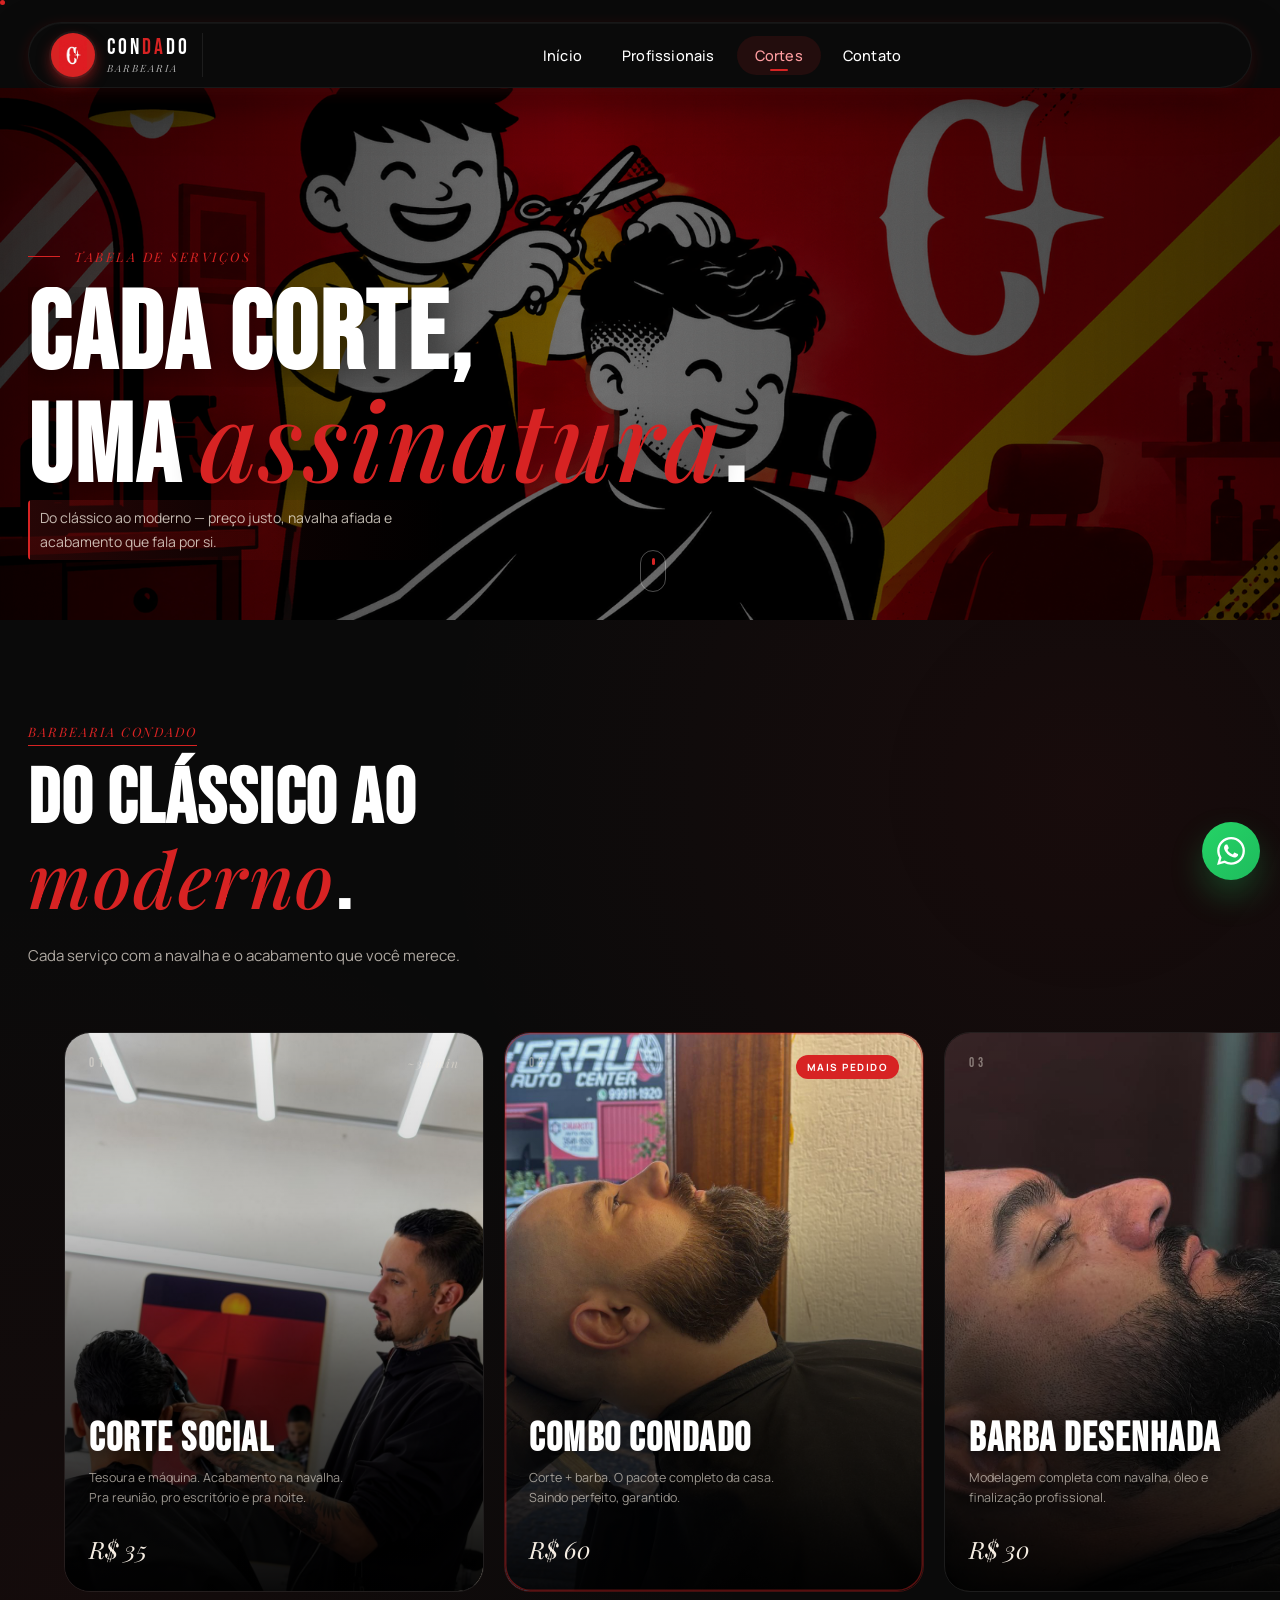
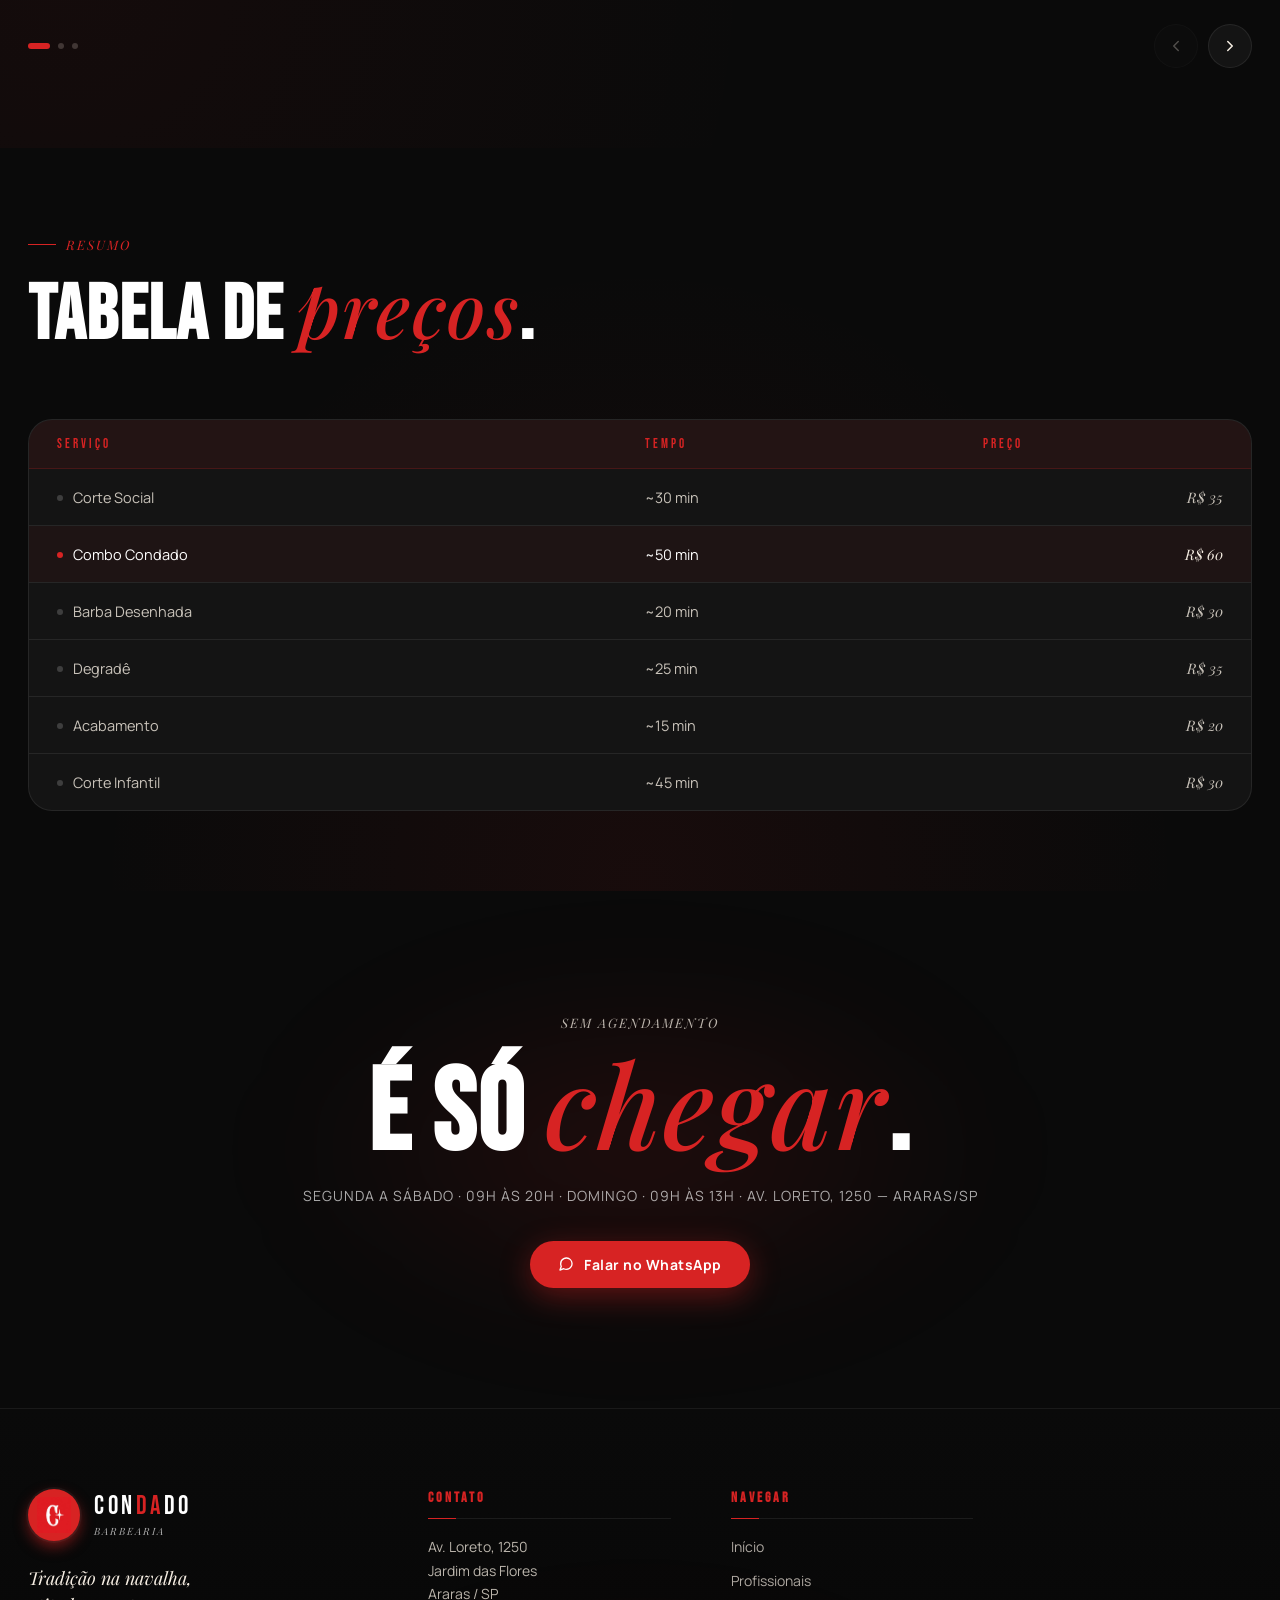
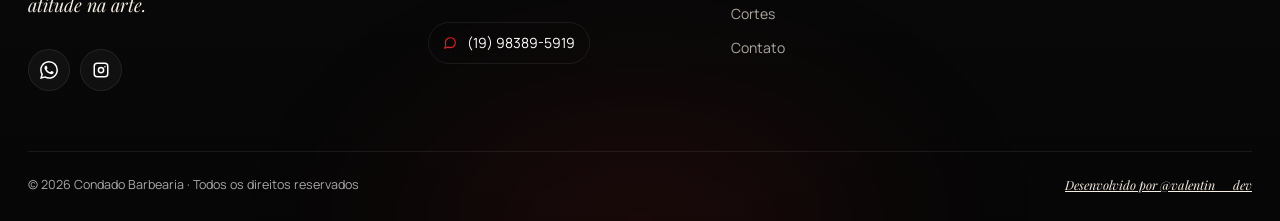
==== commit 650a1384: "Ajustes na versão mobile" ====
--- a/cortes.html
+++ b/cortes.html
@@ -120,7 +120,7 @@
             </div>
             <div class="slide-bottom">
               <h3 class="slide-title">Combo Condado</h3>
-              <p class="slide-desc">Corte + barba + toalha quente. O pacote completo da casa. Saindo perfeito, garantido.</p>
+              <p class="slide-desc">Corte + barba. O pacote completo da casa. Saindo perfeito, garantido.</p>
               <span class="slide-price">R$ 60</span>
             </div>
           </div>
@@ -161,7 +161,7 @@
             <div class="slide-bottom">
               <h3 class="slide-title">Degradê</h3>
               <p class="slide-desc">Fade limpo do zero ao comprimento desejado. Transição perfeita, linhas retas.</p>
-              <span class="slide-price">R$ 40</span>
+              <span class="slide-price">R$ 35</span>
             </div>
           </div>
         </article>
@@ -245,7 +245,7 @@
             <tr>
               <td><span class="t-dot"></span>Degradê</td>
               <td>~25 min</td>
-              <td class="t-price">R$ 40</td>
+              <td class="t-price">R$ 35</td>
             </tr>
             <tr>
               <td><span class="t-dot"></span>Acabamento</td>
--- a/css/index.css
+++ b/css/index.css
@@ -1,36 +1,33 @@
-/* ============================================================
-   CONDADO BARBEARIA — Stylesheet
-   ------------------------------------------------------------
-   1. Tokens / reset
-   2. Layout helpers
-   3. Hero (background + navbar)
-   4. Navbar components
-   5. Hero content
-   6. Sections (Cortes, Salão, Feedbacks, Footer)
-   7. Animations
-   8. Responsive
-   9. Accessibility (reduced motion)
-   ============================================================ */
-
-/* ---------- 1. TOKENS / RESET ---------- */
+/* index.css — Condado Barbearia
+   Tokens globais, layout, hero, navbar, seções, footer e animações. */
+
+/* ─── Tokens e reset ─────────────────────────────────────────────────────────── */
+
 :root {
-  --black:     #0a0a0a;
-  --black-2:   #141414;
-  --red:       #d72323;
-  --red-deep:  #a8161c;
-  --cream:     #f5ede2;
-  --white:     #ffffff;
-  --muted:     rgba(255, 255, 255, 0.65);
-  --line:      rgba(255, 255, 255, 0.08);
-  --ease:      cubic-bezier(0.2, 0.9, 0.2, 1);
+  --black:      #0a0a0a;
+  --black-2:    #141414;
+  --red:        #d72323;
+  --red-deep:   #a8161c;
+  --cream:      #f5ede2;
+  --white:      #ffffff;
+  --muted:      rgba(255, 255, 255, 0.65);
+  --line:       rgba(255, 255, 255, 0.08);
+  --ease:       cubic-bezier(0.2, 0.9, 0.2, 1);
   --shadow-nav: 0 1px 0 rgba(255,255,255,0.04) inset,
                 0 18px 50px -10px rgba(0,0,0,0.55),
                 0 4px 16px rgba(215,35,35,0.18);
 }
 
-*, *::before, *::after { margin: 0; padding: 0; box-sizing: border-box; }
-
-html { scroll-behavior: smooth; }
+*, *::before, *::after {
+  margin: 0;
+  padding: 0;
+  box-sizing: border-box;
+}
+
+html {
+  scroll-behavior: smooth;
+  overflow-x: hidden; /* necessário em iOS — body sozinho não basta */
+}
 
 body {
   font-family: 'Manrope', sans-serif;
@@ -41,10 +38,11 @@
   -moz-osx-font-smoothing: grayscale;
 }
 
-img { display: block; max-width: 100%; height: auto; }
-button { font-family: inherit; }
-
-/* ---------- 2. LAYOUT HELPERS ---------- */
+img     { display: block; max-width: 100%; height: auto; }
+button  { font-family: inherit; }
+
+/* ─── Helpers de layout ──────────────────────────────────────────────────────── */
+
 .container {
   max-width: 1320px;
   margin: 0 auto;
@@ -58,7 +56,8 @@
   font-weight: 500;
 }
 
-/* ---------- 3. HERO ---------- */
+/* ─── Hero ───────────────────────────────────────────────────────────────────── */
+
 .hero {
   position: relative;
   min-height: 100vh;
@@ -66,6 +65,7 @@
   display: flex;
   flex-direction: column;
   isolation: isolate;
+  overflow: hidden; /* contém o orb ::after que usa right: -200px */
   background-image:
     linear-gradient(180deg,
       rgba(0,0,0,0.65) 0%,
@@ -95,6 +95,7 @@
   }
 }
 
+/* Grain de textura */
 .hero::before {
   content: '';
   position: absolute;
@@ -106,6 +107,7 @@
   z-index: 1;
 }
 
+/* Orb vermelho que segue o mouse — posição via CSS vars atualizadas no JS */
 .hero::after {
   content: '';
   position: absolute;
@@ -120,12 +122,14 @@
   animation: float 12s ease-in-out infinite;
 }
 
-/* ---------- 4. NAVBAR ---------- */
+/* ─── Navbar ─────────────────────────────────────────────────────────────────── */
+
 .nav-wrap {
   position: sticky;
   top: 0;
   z-index: 50;
   padding: 22px 28px 0;
+  width: 100%; /* garante que não extrapola a viewport */
   animation: drop 0.9s var(--ease) both;
 }
 
@@ -150,6 +154,8 @@
     0 22px 60px -10px rgba(0,0,0,0.75),
     0 4px 24px rgba(215,35,35,0.28);
 }
+
+/* ─── Brand ──────────────────────────────────────────────────────────────────── */
 
 .brand {
   display: flex;
@@ -199,6 +205,7 @@
   letter-spacing: 3px;
   color: var(--white);
 }
+
 .brand-name .accent { color: var(--red); }
 
 .brand-sub {
@@ -211,6 +218,8 @@
   margin-top: 4px;
 }
 
+/* ─── Links de navegação ─────────────────────────────────────────────────────── */
+
 .nav-links {
   display: flex;
   align-items: center;
@@ -244,15 +253,18 @@
   transition: transform 0.3s var(--ease);
 }
 
-.nav-links a:hover::before { transform: translateX(-50%) scaleX(1); }
-
-.nav-links a.active {
-  background: rgba(215,35,35,0.12);
-  color: #ff9ea1;
-}
-.nav-links a.active::before { transform: translateX(-50%) scaleX(1); }
-
-.right { display: flex; align-items: center; gap: 8px; flex-shrink: 0; }
+.nav-links a:hover::before                    { transform: translateX(-50%) scaleX(1); }
+.nav-links a.active                           { background: rgba(215,35,35,0.12); color: #ff9ea1; }
+.nav-links a.active::before                   { transform: translateX(-50%) scaleX(1); }
+
+/* ─── Lado direito da navbar ─────────────────────────────────────────────────── */
+
+.right {
+  display: flex;
+  align-items: center;
+  gap: 8px;
+  flex-shrink: 0;
+}
 
 .icon-btn {
   width: 44px;
@@ -266,11 +278,20 @@
   color: var(--white);
   transition: background 0.25s ease, transform 0.4s var(--ease);
 }
+
 .icon-btn:hover { background: var(--red-deep); transform: rotate(90deg); }
 .icon-btn svg   { width: 18px; height: 18px; }
 
+/* ─── Toggle mobile ──────────────────────────────────────────────────────────── */
+
 .mobile-toggle { display: none; }
-.mobile-toggle .bars { position: relative; width: 18px; height: 14px; }
+
+.mobile-toggle .bars {
+  position: relative;
+  width: 18px;
+  height: 14px;
+}
+
 .mobile-toggle .bars span {
   position: absolute;
   left: 0;
@@ -280,6 +301,7 @@
   border-radius: 2px;
   transition: transform 0.35s var(--ease), opacity 0.2s ease, top 0.35s var(--ease);
 }
+
 .mobile-toggle .bars span:nth-child(1) { top: 0; }
 .mobile-toggle .bars span:nth-child(2) { top: 6px; }
 .mobile-toggle .bars span:nth-child(3) { top: 12px; }
@@ -288,7 +310,8 @@
 .mobile-toggle[aria-expanded="true"] .bars span:nth-child(2) { opacity: 0; }
 .mobile-toggle[aria-expanded="true"] .bars span:nth-child(3) { top: 6px; transform: rotate(-45deg); }
 
-/* ---------- 5. HERO CONTENT ---------- */
+/* ─── Conteúdo do hero ───────────────────────────────────────────────────────── */
+
 .hero-content {
   flex: 1;
   display: flex;
@@ -315,6 +338,7 @@
   opacity: 0;
   animation: fadeUp 0.9s 0.4s var(--ease) forwards;
 }
+
 .hero-tag::before {
   content: '';
   width: 32px;
@@ -340,16 +364,18 @@
   display: block;
   overflow: hidden;
 }
+
 .hero-title .line > * {
   display: inline-block;
   transform: translateY(110%);
   animation: lineRise 1s var(--ease) forwards;
 }
+
 .hero-title .line:nth-child(1) > *,
-.hero-title .line:nth-child(1)         { animation-delay: 0.55s; }
+.hero-title .line:nth-child(1)  { animation-delay: 0.55s; }
 .hero-title .line:nth-child(2) > *,
-.hero-title .line:nth-child(2)         { animation-delay: 0.7s;  }
-.hero-title .line                       { animation: lineRise 1s var(--ease) both; }
+.hero-title .line:nth-child(2)  { animation-delay: 0.7s; }
+.hero-title .line               { animation: lineRise 1s var(--ease) both; }
 
 .hero-title .red {
   color: var(--red);
@@ -396,25 +422,30 @@
   position: relative;
   overflow: hidden;
 }
+
 .btn-ghost::after {
   content: '→';
   transition: transform 0.3s var(--ease);
 }
+
 .btn-ghost:hover {
   background: rgba(255,255,255,0.08);
   border-color: var(--red);
 }
+
 .btn-ghost:hover::after { transform: translateX(4px); }
 
 .btn-ghost::before {
   content: '';
   position: absolute;
-  top: 0; left: -75%;
+  top: 0;
+  left: -75%;
   width: 50%;
   height: 100%;
   background: linear-gradient(90deg, transparent, rgba(255,255,255,0.12), transparent);
   transform: skewX(-20deg);
 }
+
 .btn-ghost:hover::before {
   animation: btnShimmer 0.6s ease forwards;
 }
@@ -441,6 +472,7 @@
   opacity: 0;
   animation: fadeUp 1s 1.4s var(--ease) forwards;
 }
+
 .scroll-cue span {
   width: 3px;
   height: 8px;
@@ -449,11 +481,13 @@
   animation: scrollDot 1.8s ease-in-out infinite;
 }
 
-/* ---------- 6A. SECTION BASE ---------- */
+/* ─── Seções base ────────────────────────────────────────────────────────────── */
+
 .cortes, .contato {
   position: relative;
   padding: 120px 0;
   background: var(--black);
+  overflow: hidden;
 }
 
 .cortes::before {
@@ -483,6 +517,7 @@
   text-transform: uppercase;
   margin-bottom: 16px;
 }
+
 .section-eyebrow::before {
   content: '';
   width: 0;
@@ -491,6 +526,7 @@
   transform-origin: left;
   transition: width 0.9s cubic-bezier(0.2,0.9,0.2,1) 0.1s;
 }
+
 .section-eyebrow.line-drawn::before { width: 28px; }
 
 .section-title {
@@ -508,7 +544,8 @@
   max-width: 460px;
 }
 
-/* ---------- 6B. CARDS (cortes) ---------- */
+/* ─── Cards de corte ─────────────────────────────────────────────────────────── */
+
 .cards {
   display: grid;
   grid-template-columns: repeat(3, 1fr);
@@ -532,7 +569,8 @@
 .card::before {
   content: '';
   position: absolute;
-  top: 0; left: 0;
+  top: 0;
+  left: 0;
   width: 100%;
   height: 2px;
   background: linear-gradient(90deg, transparent, var(--red), transparent);
@@ -545,6 +583,7 @@
   border-color: rgba(215,35,35,0.4);
   background: #1a0e0e;
 }
+
 .card:hover::before { transform: translateX(100%); }
 
 .card-num {
@@ -600,6 +639,7 @@
   font-weight: 700;
 }
 
+/* Reflexo que segue o mouse — criado via JS */
 .card-shine {
   position: absolute;
   inset: 0;
@@ -615,7 +655,8 @@
   z-index: 3;
 }
 
-/* ---------- 6C. GALERIA (salão) ---------- */
+/* ─── Galeria do salão ───────────────────────────────────────────────────────── */
+
 .salao { padding: 120px 0; background: var(--black); }
 
 .gallery-premium {
@@ -694,12 +735,13 @@
   color: var(--white);
 }
 
-/* cinematic shine sweep */
+/* Sweep de luz ao hover */
 .gallery-main::before,
 .gallery-side::before {
   content: '';
   position: absolute;
-  top: -120%; left: -40%;
+  top: -120%;
+  left: -40%;
   width: 45%;
   height: 300%;
   background: linear-gradient(90deg, transparent, rgba(255,255,255,0.12), transparent);
@@ -707,19 +749,17 @@
   transition: transform 1s ease;
   z-index: 3;
 }
+
 .gallery-main:hover::before,
 .gallery-side:hover::before {
   transform: rotate(22deg) translateX(500%);
 }
 
-.gallery-main.in-view {
-  animation: galleryEnter 1s cubic-bezier(0.2,0.9,0.2,1) 0.1s both;
-}
-.gallery-side.in-view {
-  animation: galleryEnter 1s cubic-bezier(0.2,0.9,0.2,1) 0.28s both;
-}
-
-/* ---------- 6D. FEEDBACKS — CARROSSEL ESTÚDIO ---------- */
+.gallery-main.in-view { animation: galleryEnter 1s cubic-bezier(0.2,0.9,0.2,1) 0.10s both; }
+.gallery-side.in-view  { animation: galleryEnter 1s cubic-bezier(0.2,0.9,0.2,1) 0.28s both; }
+
+/* ─── Carrossel de feedbacks ─────────────────────────────────────────────────── */
+
 .feedbacks {
   padding: 120px 0 100px;
   background: var(--black);
@@ -727,7 +767,6 @@
   overflow: hidden;
 }
 
-/* Textura de fundo sutil */
 .feedbacks::before {
   content: '';
   position: absolute;
@@ -738,7 +777,7 @@
   pointer-events: none;
 }
 
-/* ── Stage: sangra full-width, oculta overflow ── */
+/* Stage sangra full-width; overflow hidden segura o track */
 .fb-stage {
   position: relative;
   width: 100%;
@@ -747,69 +786,57 @@
   margin-bottom: 40px;
   cursor: grab;
   user-select: none;
-  /* padding vertical para acomodar o offset alternado dos cards */
+  /* padding vertical acomoda o offset alternado dos cards */
   padding: 20px 0 28px;
-}
+  /* touch-action: pan-y permite scroll vertical sem interferir no drag horizontal */
+  touch-action: pan-y;
+}
+
 .fb-stage:active { cursor: grabbing; }
 
-/* ── Track ── */
 .fb-track {
   display: flex;
   gap: 22px;
-  /* padding lateral: centraliza o primeiro card igual ao container */
-  padding: 0 calc((100vw - min(1320px, 100vw - 56px)) / 2);
+  /* 100dvw em vez de 100vw evita o bug de scrollbar no Android/Chrome */
+  padding: 0 calc((100dvw - min(1320px, 100dvw - 56px)) / 2);
   transition: transform 0.65s cubic-bezier(0.2,0.9,0.2,1);
   will-change: transform;
-  align-items: flex-end; /* base comum — offset via translateY no card--up */
-}
-
-/* ── Card ── */
+  align-items: flex-end;
+}
+
 .fb-card {
   flex: 0 0 300px;
   position: relative;
   border-radius: 22px;
   overflow: hidden;
   border: 1px solid rgba(255,255,255,0.07);
-  /* fundo escuro aparece nas bordas quando a foto não preenche */
   background: #0e0e0e;
-  /* proporção 4:5 — menos agressivo que 3:4, mostra mais do corpo */
   aspect-ratio: 4 / 5;
   transition:
-    transform 0.55s cubic-bezier(0.2,0.9,0.2,1),
-    border-color 0.4s ease,
-    box-shadow 0.5s ease;
-}
-
-/* card alternado: sobe 32px criando o ritmo visual */
-.fb-card--up {
-  transform: translateY(-32px);
-}
-.fb-card--up:hover {
-  transform: translateY(calc(-32px - 8px)) scale(1.015);
-}
-
-.fb-card:not(.fb-card--up):hover {
-  transform: translateY(-8px) scale(1.015);
+    transform     0.55s cubic-bezier(0.2,0.9,0.2,1),
+    border-color  0.4s ease,
+    box-shadow    0.5s ease;
+}
+
+/* Cards alternados sobem 32px criando ritmo visual */
+.fb-card--up { transform: translateY(-32px); }
+
+.fb-card--up:hover                  { transform: translateY(calc(-32px - 8px)) scale(1.015); }
+.fb-card:not(.fb-card--up):hover    { transform: translateY(-8px) scale(1.015); }
+
+.fb-card:hover {
   border-color: rgba(215,35,35,0.3);
   box-shadow: 0 28px 60px rgba(0,0,0,0.55);
 }
 
-.fb-card--up:hover {
-  border-color: rgba(215,35,35,0.3);
-  box-shadow: 0 28px 60px rgba(0,0,0,0.55);
-}
-
-/* ── Inner (garante que img preenche o card) ── */
 .fb-card-inner {
   position: absolute;
   inset: 0;
 }
 
-/* ── Foto ── */
 .fb-card img {
   width: 100%;
   height: 100%;
-  /* contain: exibe a foto inteira sem cortar nada */
   object-fit: contain;
   object-position: center center;
   display: block;
@@ -817,11 +844,9 @@
   transition: transform 0.8s cubic-bezier(0.2,0.8,0.2,1);
 }
 
-.fb-card:hover img {
-  transform: scale(1.05);
-}
-
-/* ── Overlay gradiente — cobre topo e base ── */
+.fb-card:hover img { transform: scale(1.05); }
+
+/* Overlay com gradiente topo e base */
 .fb-card-overlay {
   position: absolute;
   inset: 0;
@@ -835,7 +860,7 @@
   z-index: 1;
 }
 
-/* ── Número no estilo negativo fotográfico ── */
+/* Número estilo negativo fotográfico */
 .fb-film-num {
   position: absolute;
   top: 16px;
@@ -846,13 +871,12 @@
   letter-spacing: 4px;
   color: rgba(245,237,226,0.35);
   mix-blend-mode: screen;
-  /* borda fina ao redor como perfuração de filme */
   padding: 4px 8px;
   border: 1px solid rgba(245,237,226,0.12);
   border-radius: 4px;
 }
 
-/* ── Label no rodapé do card ── */
+/* Label no rodapé, visível só no hover */
 .fb-card-label {
   position: absolute;
   bottom: 0;
@@ -882,7 +906,7 @@
   color: rgba(245,237,226,0.7);
 }
 
-/* Linha vermelha no rodapé — aparece no hover */
+/* Linha vermelha no rodapé do card */
 .fb-card::after {
   content: '';
   position: absolute;
@@ -894,9 +918,11 @@
   z-index: 3;
   transition: width 0.5s cubic-bezier(0.2,0.9,0.2,1);
 }
+
 .fb-card:hover::after { width: 100%; }
 
-/* ── Controles ── */
+/* ─── Controles do carrossel ─────────────────────────────────────────────────── */
+
 .fb-controls {
   display: flex;
   align-items: center;
@@ -904,7 +930,6 @@
   gap: 20px;
 }
 
-/* Counter */
 .fb-counter {
   display: flex;
   align-items: baseline;
@@ -914,23 +939,10 @@
   line-height: 1;
 }
 
-.fb-counter-cur {
-  font-size: 32px;
-  color: var(--white);
-  transition: color 0.3s ease;
-}
-
-.fb-counter-sep {
-  font-size: 14px;
-  color: rgba(255,255,255,0.2);
-}
-
-.fb-counter-total {
-  font-size: 14px;
-  color: rgba(255,255,255,0.35);
-}
-
-/* Dots */
+.fb-counter-cur   { font-size: 32px; color: var(--white); transition: color 0.3s ease; }
+.fb-counter-sep   { font-size: 14px; color: rgba(255,255,255,0.2); }
+.fb-counter-total { font-size: 14px; color: rgba(255,255,255,0.35); }
+
 .fb-dots {
   display: flex;
   align-items: center;
@@ -954,15 +966,9 @@
   background: var(--red);
 }
 
-.fb-dot:hover:not(.is-active) {
-  background: rgba(255,255,255,0.4);
-}
-
-/* Setas */
-.fb-arrows {
-  display: flex;
-  gap: 8px;
-}
+.fb-dot:hover:not(.is-active) { background: rgba(255,255,255,0.4); }
+
+.fb-arrows { display: flex; gap: 8px; }
 
 .fb-arrow {
   width: 48px;
@@ -975,10 +981,10 @@
   cursor: pointer;
   color: var(--cream);
   transition:
-    background 0.3s ease,
-    border-color 0.3s ease,
-    transform 0.35s var(--ease),
-    color 0.3s ease;
+    background    0.3s ease,
+    border-color  0.3s ease,
+    transform     0.35s var(--ease),
+    color         0.3s ease;
 }
 
 .fb-arrow svg { width: 18px; height: 18px; }
@@ -995,15 +1001,19 @@
   pointer-events: none;
 }
 
-/* ---------- 6E. CONTATO ---------- */
+/* ─── Seção de contato ───────────────────────────────────────────────────────── */
+
 .contato { padding-top: 80px; }
+
 .contato-grid {
   display: grid;
   grid-template-columns: 1fr 1fr;
   gap: 60px;
   align-items: start;
 }
+
 .contato-list { list-style: none; }
+
 .contato-list li {
   display: flex;
   justify-content: space-between;
@@ -1012,6 +1022,7 @@
   padding: 22px 0;
   border-bottom: 1px solid var(--line);
 }
+
 .contato-list span {
   font-family: 'Playfair Display', serif;
   font-style: italic;
@@ -1021,16 +1032,19 @@
   text-transform: uppercase;
   flex-shrink: 0;
 }
+
 .contato-list strong {
   font-weight: 600;
   font-size: 16px;
   text-align: right;
   color: var(--white);
 }
+
 .contato-list a { text-decoration: none; color: inherit; transition: color 0.25s ease; }
 .contato-list a:hover strong { color: var(--red); }
 
-/* ---------- 6F. FOOTER ---------- */
+/* ─── Footer ─────────────────────────────────────────────────────────────────── */
+
 .footer {
   position: relative;
   padding: 80px 0 28px;
@@ -1072,11 +1086,12 @@
   color: var(--white);
   width: max-content;
 }
-.footer-logo .brand-mark { width: 52px; height: 52px; }
-.footer-logo .brand-mark img { width: 36px; height: 36px; }
-.footer-logo:hover .brand-mark { transform: rotate(-8deg) scale(1.05); }
-.footer-logo .brand-name { font-size: 26px; letter-spacing: 3.5px; }
-.footer-logo .brand-sub  { display: block; margin-top: 6px; }
+
+.footer-logo .brand-mark        { width: 52px; height: 52px; }
+.footer-logo .brand-mark img    { width: 36px; height: 36px; }
+.footer-logo:hover .brand-mark  { transform: rotate(-8deg) scale(1.05); }
+.footer-logo .brand-name        { font-size: 26px; letter-spacing: 3.5px; }
+.footer-logo .brand-sub         { display: block; margin-top: 6px; }
 
 .footer-tagline {
   font-family: 'Playfair Display', serif;
@@ -1099,6 +1114,7 @@
   border-bottom: 1px solid var(--line);
   position: relative;
 }
+
 .footer-h::after {
   content: '';
   position: absolute;
@@ -1109,11 +1125,15 @@
   background: var(--red);
 }
 
-.footer-text, .footer-link, .footer-nav a, .footer-hours li {
+.footer-text,
+.footer-link,
+.footer-nav a,
+.footer-hours li {
   font-size: 14px;
   line-height: 1.7;
   color: rgba(245,237,226,0.75);
 }
+
 address.footer-text { font-style: normal; }
 
 .footer-link {
@@ -1128,16 +1148,25 @@
   width: max-content;
   transition: background 0.3s ease, border-color 0.3s ease, color 0.3s ease, transform 0.2s ease;
 }
+
 .footer-link svg { width: 14px; height: 14px; color: var(--red); transition: color 0.3s ease; }
+
 .footer-link:hover {
   background: var(--red);
   border-color: var(--red);
   color: var(--white);
   transform: translateY(-2px);
 }
+
 .footer-link:hover svg { color: var(--white); }
 
-.footer-hours { list-style: none; display: flex; flex-direction: column; gap: 10px; }
+.footer-hours {
+  list-style: none;
+  display: flex;
+  flex-direction: column;
+  gap: 10px;
+}
+
 .footer-hours li {
   display: flex;
   justify-content: space-between;
@@ -1145,18 +1174,25 @@
   padding: 6px 0;
   border-bottom: 1px dashed rgba(255,255,255,0.06);
 }
+
 .footer-hours li:last-child { border-bottom: none; }
-.footer-hours span    { color: var(--muted); font-size: 13px; letter-spacing: 0.3px; }
-.footer-hours strong  { color: var(--white); font-weight: 600; font-size: 13px; }
-
-.footer-nav { list-style: none; display: flex; flex-direction: column; gap: 10px; }
+.footer-hours span   { color: var(--muted); font-size: 13px; letter-spacing: 0.3px; }
+.footer-hours strong { color: var(--white); font-weight: 600; font-size: 13px; }
+
+.footer-nav {
+  list-style: none;
+  display: flex;
+  flex-direction: column;
+  gap: 10px;
+}
+
 .footer-nav a {
   position: relative;
   text-decoration: none;
   color: rgba(245,237,226,0.7);
-  padding-left: 0;
   transition: color 0.25s ease, padding-left 0.25s ease;
 }
+
 .footer-nav a::before {
   content: '';
   position: absolute;
@@ -1169,8 +1205,9 @@
   opacity: 0;
   transition: width 0.3s var(--ease), opacity 0.3s ease;
 }
-.footer-nav a:hover { color: var(--white); padding-left: 18px; }
-.footer-nav a:hover::before { width: 12px; opacity: 1; transform: translate(0, -50%); }
+
+.footer-nav a:hover                  { color: var(--white); padding-left: 18px; }
+.footer-nav a:hover::before          { width: 12px; opacity: 1; transform: translate(0, -50%); }
 
 .footer-bottom {
   padding-top: 24px;
@@ -1184,6 +1221,7 @@
   position: relative;
   z-index: 1;
 }
+
 .footer-tag {
   font-family: 'Playfair Display', serif;
   font-style: italic;
@@ -1217,10 +1255,9 @@
   background: rgba(215,35,35,0.16);
 }
 
-.footer-social svg {
-  width: 18px;
-  height: 18px;
-}
+.footer-social svg { width: 18px; height: 18px; }
+
+/* ─── Botão flutuante do WhatsApp ────────────────────────────────────────────── */
 
 .floating-wa {
   position: fixed;
@@ -1243,10 +1280,7 @@
   box-shadow: 0 20px 38px rgba(37, 211, 102, 0.35);
 }
 
-.floating-wa svg {
-  width: 28px;
-  height: 28px;
-}
+.floating-wa svg { width: 28px; height: 28px; }
 
 @media (max-width: 768px) {
   .floating-wa {
@@ -1257,139 +1291,169 @@
   }
 }
 
-/* ---------- 7. ANIMATIONS ---------- */
+/* ─── Keyframes ──────────────────────────────────────────────────────────────── */
+
 @keyframes drop {
   from { transform: translateY(-30px); opacity: 0; }
   to   { transform: translateY(0);     opacity: 1; }
 }
+
 @keyframes fadeUp {
   from { opacity: 0; transform: translateY(20px); }
   to   { opacity: 1; transform: translateY(0); }
 }
+
 @keyframes lineGrow {
   from { transform: scaleX(0); }
   to   { transform: scaleX(1); }
 }
+
 @keyframes lineRise {
   from { transform: translateY(110%); }
   to   { transform: translateY(0); }
 }
+
 @keyframes float {
   0%, 100% { transform: translate(0, 0); }
   50%      { transform: translate(-40px, 30px); }
 }
+
 @keyframes scrollDot {
   0%   { transform: translateY(0);    opacity: 1; }
   60%  { transform: translateY(14px); opacity: 0; }
   61%  { transform: translateY(0);    opacity: 0; }
   100% { transform: translateY(0);    opacity: 1; }
 }
+
 @keyframes galleryEnter {
   from { opacity: 0; transform: translateY(50px) scale(0.97); filter: blur(4px); }
   to   { opacity: 1; transform: translateY(0) scale(1);       filter: blur(0); }
 }
+
 @keyframes btnShimmer {
   from { left: -75%; }
   to   { left: 125%; }
 }
+
 @keyframes charRise {
   from { opacity: 0; transform: translateY(60%) skewY(6deg); }
   to   { opacity: 1; transform: translateY(0) skewY(0deg); }
 }
+
 @keyframes numFlip {
   from { opacity: 0; transform: translateX(-12px); letter-spacing: 8px; }
   to   { opacity: 1; transform: translateX(0);     letter-spacing: 3px; }
 }
+
 @keyframes titleReveal {
   from { opacity: 0; clip-path: inset(0 100% 0 0); }
-  to   { opacity: 1; clip-path: inset(0 0%   0 0); }
-}
+  to   { opacity: 1; clip-path: inset(0 0% 0 0); }
+}
+
 @keyframes brandPulse {
   0%   { transform: scale(0.8) rotate(-10deg); opacity: 0; box-shadow: none; }
   60%  { transform: scale(1.06) rotate(3deg); }
   100% { transform: scale(1) rotate(0deg);   opacity: 1; }
 }
+
 @keyframes footerLi {
   from { opacity: 0; transform: translateX(-10px); }
   to   { opacity: 1; transform: translateX(0); }
 }
+
 @keyframes sectionTitleIn {
   from { opacity: 0; transform: translateY(30px); letter-spacing: 6px; }
   to   { opacity: 1; transform: translateY(0);    letter-spacing: 1.5px; }
 }
 
-/* Scroll reveal */
+/* ─── Scroll reveal ──────────────────────────────────────────────────────────── */
+
 .reveal {
   opacity: 0;
   transform: translateY(40px);
   transition:
-    opacity  0.85s cubic-bezier(0.2,0.9,0.2,1),
+    opacity   0.85s cubic-bezier(0.2,0.9,0.2,1),
     transform 0.85s cubic-bezier(0.2,0.9,0.2,1);
   transition-delay: calc(var(--i, 0) * 120ms);
 }
+
 .reveal.in-view {
   opacity: 1;
   transform: translateY(0);
 }
 
-/* gallery cards usam keyframe próprio */
+/* Gallery usa keyframe próprio, sem a transition genérica */
 .gallery-main.reveal,
 .gallery-side.reveal { transition: none; }
 
-/* Animations on .in-view */
+/* Animações secundárias disparadas com .in-view */
 .card.in-view .card-num {
   animation: numFlip 0.5s cubic-bezier(0.2,0.9,0.2,1) calc(var(--i,0)*120ms + 200ms) both;
 }
+
 .card.in-view .card-title {
   animation: titleReveal 0.7s cubic-bezier(0.2,0.9,0.2,1) calc(var(--i,0)*120ms + 350ms) both;
 }
+
 .footer-brand.in-view .brand-mark {
   animation: brandPulse 1.2s cubic-bezier(0.2,0.9,0.2,1) 0.3s both;
 }
+
 .footer-col.in-view .footer-nav li {
   animation: footerLi 0.5s cubic-bezier(0.2,0.9,0.2,1) both;
 }
+
 .footer-col.in-view .footer-nav li:nth-child(1) { animation-delay: 0.10s; }
 .footer-col.in-view .footer-nav li:nth-child(2) { animation-delay: 0.17s; }
 .footer-col.in-view .footer-nav li:nth-child(3) { animation-delay: 0.24s; }
 .footer-col.in-view .footer-nav li:nth-child(4) { animation-delay: 0.31s; }
+
 .section-head.in-view .section-title {
   animation: sectionTitleIn 0.9s cubic-bezier(0.2,0.9,0.2,1) 0.15s both;
 }
 
-/* Custom cursor */
-body:has(.c-cursor) { cursor: none; }
-body:has(.c-cursor) a, body:has(.c-cursor) button { cursor: none; }
+/* ─── Cursor customizado ─────────────────────────────────────────────────────── */
+
+body:has(.c-cursor)          { cursor: none; }
+body:has(.c-cursor) a,
+body:has(.c-cursor) button   { cursor: none; }
 
 .c-cursor {
   position: fixed;
-  top: 0; left: 0;
+  top: 0;
+  left: 0;
   z-index: 9999;
   pointer-events: none;
-  width: 36px; height: 36px;
+  width: 36px;
+  height: 36px;
   border-radius: 50%;
   border: 1.5px solid rgba(215,35,35,0.7);
   will-change: transform;
   transition: width 0.35s var(--ease), height 0.35s var(--ease), background 0.3s ease, border-color 0.3s ease;
 }
+
 .c-cursor.is-hovering { width: 56px; height: 56px; background: rgba(215,35,35,0.12); border-color: var(--red); }
 .c-cursor.is-card     { width: 64px; height: 64px; background: rgba(215,35,35,0.08); border-color: rgba(215,35,35,0.5); }
 
 .c-cursor-dot {
   position: fixed;
-  top: 0; left: 0;
+  top: 0;
+  left: 0;
   z-index: 10000;
   pointer-events: none;
-  width: 5px; height: 5px;
+  width: 5px;
+  height: 5px;
   border-radius: 50%;
   background: var(--red);
   will-change: transform;
 }
 
-/* Scroll progress bar */
+/* ─── Barra de progresso de scroll ──────────────────────────────────────────── */
+
 .scroll-progress {
   position: fixed;
-  top: 0; left: 0;
+  top: 0;
+  left: 0;
   z-index: 9998;
   height: 2px;
   width: var(--p, 0%);
@@ -1399,7 +1463,8 @@
   transition: width 0.08s linear;
 }
 
-/* Hero char split */
+/* ─── Character split do título do hero ─────────────────────────────────────── */
+
 .hero-title .char {
   display: inline-block;
   opacity: 0;
@@ -1408,7 +1473,7 @@
   animation-delay: var(--cd, 0ms);
 }
 
-/* Hero ambient orb */
+/* Orb ambiente — posição controlada via CSS vars atualizadas no JS */
 .hero::after {
   background: radial-gradient(
     circle at var(--mx, 70%) var(--my, 40%),
@@ -1419,7 +1484,8 @@
   will-change: background;
 }
 
-/* Scrollbar */
+/* ─── Scrollbar ──────────────────────────────────────────────────────────────── */
+
 ::-webkit-scrollbar              { width: 6px; }
 ::-webkit-scrollbar-track        { background: var(--black); }
 ::-webkit-scrollbar-thumb        { background: var(--red-deep); border-radius: 3px; }
@@ -1427,12 +1493,14 @@
 
 ::selection { background: rgba(215,35,35,0.35); color: var(--white); }
 
-/* ---------- 8. RESPONSIVE ---------- */
+/* ─── Responsive ─────────────────────────────────────────────────────────────── */
+
 @media (max-width: 980px) {
   .nav-links {
     position: absolute;
     top: calc(100% + 12px);
-    left: 0; right: 0;
+    left: 0;
+    right: 0;
     flex-direction: column;
     background: var(--black);
     border-radius: 24px;
@@ -1447,29 +1515,34 @@
     pointer-events: none;
     transition: max-height 0.4s var(--ease), opacity 0.25s ease, padding 0.4s var(--ease);
   }
+
   .nav-links.open {
     max-height: 400px;
     opacity: 1;
     pointer-events: auto;
     padding: 14px;
   }
+
   .nav-links li {
     opacity: 0;
     transform: translateY(-8px);
     transition: opacity 0.3s ease, transform 0.3s ease;
   }
-  .nav-links.open li { opacity: 1; transform: translateY(0); }
-  .nav-links.open li:nth-child(1) { transition-delay: 0.10s; }
-  .nav-links.open li:nth-child(2) { transition-delay: 0.16s; }
-  .nav-links.open li:nth-child(3) { transition-delay: 0.22s; }
-  .nav-links.open li:nth-child(4) { transition-delay: 0.28s; }
+
+  .nav-links.open li               { opacity: 1; transform: translateY(0); }
+  .nav-links.open li:nth-child(1)  { transition-delay: 0.10s; }
+  .nav-links.open li:nth-child(2)  { transition-delay: 0.16s; }
+  .nav-links.open li:nth-child(3)  { transition-delay: 0.22s; }
+  .nav-links.open li:nth-child(4)  { transition-delay: 0.28s; }
+
   .nav-links a         { padding: 14px 18px; text-align: center; font-size: 15px; }
   .nav-links a::before { display: none; }
 
   .mobile-toggle {
     display: grid;
     place-items: center;
-    width: 44px; height: 44px;
+    width: 44px;
+    height: 44px;
     border-radius: 50%;
     background: rgba(255,255,255,0.06);
     border: none;
@@ -1491,11 +1564,11 @@
     grid-template-columns: 1fr 1fr;
     gap: 50px 40px;
   }
+
   .footer-brand { grid-column: 1 / -1; }
 
-  /* Feedback carousel tablet */
-  .fb-card { flex: 0 0 260px; }
-  .fb-card--up { transform: translateY(-24px); }
+  .fb-card       { flex: 0 0 260px; }
+  .fb-card--up   { transform: translateY(-24px); }
   .fb-card--up:hover { transform: translateY(calc(-24px - 8px)) scale(1.015); }
 }
 
@@ -1508,45 +1581,46 @@
 }
 
 @media (max-width: 640px) {
-  /* Feedback carousel mobile — card quase full width, sem offset */
+  /* Carrossel mobile: card quase full-width, sem offset alternado */
   .fb-card {
     flex: 0 0 calc(100vw - 56px);
   }
-  .fb-card--up {
-    transform: none;
-  }
-  .fb-card--up:hover {
-    transform: translateY(-6px) scale(1.01);
-  }
+
+  .fb-card--up       { transform: none; }
+  .fb-card--up:hover { transform: translateY(-6px) scale(1.01); }
+
   .fb-track {
     padding: 0 28px;
     gap: 16px;
     align-items: stretch;
   }
-  .fb-stage { padding: 0 0 24px; }
-
+
+  .fb-stage  { padding: 0 0 24px; }
   .fb-counter-cur { font-size: 26px; }
 }
 
 @media (max-width: 560px) {
-  .nav-wrap   { padding: 14px 14px 0; }
-  .navbar     { padding: 8px 8px 8px 14px; gap: 10px; }
-  .icon-btn   { display: none; }
+  .nav-wrap  { padding: 14px 14px 0; }
+  .navbar    { padding: 8px 8px 8px 14px; gap: 10px; }
+  .icon-btn  { display: none; }
+
   .brand-name { font-size: 18px; letter-spacing: 2px; }
   .brand-mark { width: 40px; height: 40px; }
   .brand-mark img { width: 26px; height: 26px; }
+
   .hero-actions { gap: 14px; }
   .hero-meta    { font-size: 11px; }
   .scroll-cue   { display: none; }
-  .contato-list li { flex-direction: column; align-items: flex-start; gap: 4px; }
+
+  .contato-list li     { flex-direction: column; align-items: flex-start; gap: 4px; }
   .contato-list strong { text-align: left; }
 
-  .footer { padding: 60px 0 24px; }
-  .footer-grid { grid-template-columns: 1fr; gap: 40px; margin-bottom: 40px; }
+  .footer        { padding: 60px 0 24px; }
+  .footer-grid   { grid-template-columns: 1fr; gap: 40px; margin-bottom: 40px; }
   .footer-bottom { flex-direction: column; align-items: flex-start; gap: 8px; }
 
   .gallery-main, .gallery-side { min-height: 320px; border-radius: 22px; }
-  .gallery-content { padding: 24px; }
+  .gallery-content  { padding: 24px; }
   .gallery-content h3 { font-size: 42px; }
 }
 
@@ -1556,7 +1630,8 @@
   .nav-wrap  { padding: 10px 10px 0; }
 }
 
-/* ---------- 9. REDUCED MOTION ---------- */
+/* ─── Movimento reduzido ─────────────────────────────────────────────────────── */
+
 @media (prefers-reduced-motion: reduce) {
   *, *::before, *::after {
     animation-duration: 0.01ms !important;
@@ -1564,386 +1639,11 @@
     transition-duration: 0.01ms !important;
     scroll-behavior: auto !important;
   }
-  .reveal { opacity: 1; transform: none; }
-  .gallery-main, .gallery-side { opacity: 1; transform: none; filter: none; }
-  .c-cursor, .c-cursor-dot { display: none; }
-  .fb-track { transition: none; }
-  .fb-card  { transition: none; }
-  .fb-card--up { transform: none; }
-}
-/* ============================================================
-   CONDADO BARBEARIA — videos.css
-   Seção de vídeos cards, inserida após #cortes em index.html.
-   Vídeos re-encodados: 576×1024 retrato real, sem metadado
-   de rotação — nenhuma gambiarra CSS necessária.
-   ============================================================ */
-
-/* ─── SEÇÃO ─────────────────────────────────────────────── */
-
-.videos-section {
-  position: relative;
-  padding: 120px 0 100px;
-  background: var(--black-2);
-  border-top: 1px solid var(--line);
-  overflow: hidden;
-}
-
-.videos-section::before {
-  content: '';
-  position: absolute;
-  top: -100px; left: 50%;
-  transform: translateX(-50%);
-  width: 900px; height: 500px;
-  background: radial-gradient(ellipse, rgba(215,35,35,0.08) 0%, transparent 65%);
-  filter: blur(80px);
-  pointer-events: none;
-}
-
-/* ─── GRID ───────────────────────────────────────────────── */
-
-.video-grid {
-  display: grid;
-  grid-template-columns: repeat(3, 1fr);
-  gap: 18px;
-  position: relative;
-  z-index: 1;
-}
-
-/* ─── CARD ───────────────────────────────────────────────── */
-
-.video-card {
-  position: relative;
-  border-radius: 20px;
-  overflow: hidden;
-  border: 1px solid var(--line);
-  background: #0c0c0c;
-  display: flex;
-  flex-direction: column;
-  transition:
-    border-color 0.4s ease,
-    box-shadow   0.5s ease,
-    transform    0.5s cubic-bezier(0.2,0.8,0.2,1);
-}
-
-.video-card:hover {
-  border-color: rgba(215,35,35,0.32);
-  box-shadow: 0 24px 64px rgba(0,0,0,0.55), 0 6px 20px rgba(215,35,35,0.12);
-  transform: translateY(-6px);
-}
-
-/* linha vermelha varrendo o topo no hover */
-.video-card::before {
-  content: '';
-  position: absolute;
-  top: 0; left: 0;
-  width: 100%; height: 2px;
-  background: linear-gradient(90deg, transparent, var(--red), transparent);
-  transform: translateX(-100%);
-  transition: transform 0.65s var(--ease);
-  z-index: 6;
-}
-.video-card:hover::before { transform: translateX(100%); }
-
-/* ─── MEDIA WRAPPER ──────────────────────────────────────── */
-
-.video-card__media {
-  position: relative;
-  width: 100%;
-  /* Vídeos são 576×1024 — retrato real, sem nenhum ajuste necessário */
-  aspect-ratio: 9 / 16;
-  overflow: hidden;
-  background: #080808;
-}
-
-/* ─── VÍDEO ──────────────────────────────────────────────── */
-
-.video-card__media video {
-  position: absolute;
-  inset: 0;
-  width: 100%;
-  height: 100%;
-  object-fit: cover;
-  object-position: center center;
-  display: block;
-  will-change: transform;
-  filter: brightness(0.88) saturate(0.82);
-  transition: transform 0.8s cubic-bezier(0.2,0.8,0.2,1), filter 0.6s ease;
-}
-
-.video-card:hover .video-card__media video {
-  transform: scale(1.05);
-  filter: brightness(1) saturate(1);
-}
-
-/* ─── PLACEHOLDER (slot 03) ──────────────────────────────── */
-
-.video-card__ph-bg {
-  position: absolute;
-  inset: 0;
-  background:
-    repeating-linear-gradient(
-      45deg,
-      rgba(255,255,255,0.02) 0px,
-      rgba(255,255,255,0.02) 1px,
-      transparent 1px,
-      transparent 18px
-    ),
-    var(--black-2);
-}
-
-/* ─── OVERLAY ────────────────────────────────────────────── */
-
-.video-card__overlay {
-  position: absolute;
-  inset: 0;
-  z-index: 2;
-  pointer-events: none;
-}
-
-/* vinheta base */
-.video-card__overlay::before {
-  content: '';
-  position: absolute;
-  inset: 0;
-  background: linear-gradient(
-    180deg,
-    rgba(0,0,0,0.30) 0%,
-    rgba(0,0,0,0.04) 40%,
-    rgba(0,0,0,0.42) 100%
-  );
-}
-
-/* tint vermelho no hover */
-.video-card__overlay::after {
-  content: '';
-  position: absolute;
-  inset: 0;
-  background: linear-gradient(180deg, transparent 45%, rgba(215,35,35,0.18) 100%);
-  opacity: 0;
-  transition: opacity 0.5s ease;
-}
-
-.video-card:hover .video-card__overlay::after { opacity: 1; }
-
-/* sweep de luz diagonal */
-.video-card__media::after {
-  content: '';
-  position: absolute;
-  top: -120%; left: -40%;
-  width: 40%; height: 300%;
-  background: linear-gradient(90deg, transparent, rgba(255,255,255,0.07), transparent);
-  transform: rotate(22deg) translateX(-100%);
-  transition: transform 0.9s ease;
-  z-index: 3;
-  pointer-events: none;
-}
-.video-card:hover .video-card__media::after {
-  transform: rotate(22deg) translateX(600%);
-}
-
-/* ─── UI SOBREPOSTA ──────────────────────────────────────── */
-
-.video-card__ui {
-  position: absolute;
-  inset: 0;
-  z-index: 4;
-  pointer-events: none;
-  display: flex;
-  align-items: flex-start;
-  justify-content: space-between;
-  padding: 14px 14px 0;
-}
-
-.video-card__badge {
-  display: inline-flex;
-  align-items: center;
-  gap: 6px;
-  font-family: 'Bebas Neue', sans-serif;
-  font-size: 10px;
-  letter-spacing: 2.5px;
-  color: var(--white);
-  background: rgba(215,35,35,0.82);
-  backdrop-filter: blur(8px);
-  -webkit-backdrop-filter: blur(8px);
-  padding: 5px 10px;
-  border-radius: 999px;
-  border: 1px solid rgba(255,255,255,0.12);
-}
-
-.video-card__dot {
-  width: 5px; height: 5px;
-  border-radius: 50%;
-  background: #fff;
-  flex-shrink: 0;
-  animation: videoDotPulse 1.6s ease-in-out infinite;
-}
-
-@keyframes videoDotPulse {
-  0%, 100% { opacity: 1; transform: scale(1); }
-  50%       { opacity: 0.4; transform: scale(0.7); }
-}
-
-.video-card__badge--muted {
-  background: rgba(255,255,255,0.08);
-  border-color: rgba(255,255,255,0.07);
-  color: rgba(245,237,226,0.45);
-}
-
-/* ─── MARCA D'ÁGUA — "CONDADO" gigante no fundo ──────────── */
-
-.video-card__brand-bg {
-  position: absolute;
-  bottom: -0.08em;
-  left: 50%;
-  transform: translateX(-50%);
-  font-family: 'Bebas Neue', sans-serif;
-  font-size: clamp(52px, 7.5vw, 88px);
-  letter-spacing: 6px;
-  white-space: nowrap;
-  color: transparent;
-  -webkit-text-stroke: 1px rgba(255,255,255,0.07);
-  pointer-events: none;
-  user-select: none;
-  z-index: 3;
-  transition: -webkit-text-stroke 0.5s ease, letter-spacing 0.5s ease;
-}
-
-.video-card:hover .video-card__brand-bg {
-  -webkit-text-stroke: 1px rgba(215,35,35,0.22);
-  letter-spacing: 8px;
-}
-
-/* ─── PÍLULA DE MARCA — canto inferior esquerdo ──────────── */
-
-.video-card__brand-pill {
-  position: absolute;
-  bottom: 16px;
-  left: 16px;
-  z-index: 4;
-  display: flex;
-  flex-direction: column;
-  gap: 2px;
-  opacity: 0;
-  transform: translateY(6px);
-  transition: opacity 0.4s ease, transform 0.4s cubic-bezier(0.2,0.9,0.2,1);
-}
-
-.video-card:hover .video-card__brand-pill {
-  opacity: 1;
-  transform: translateY(0);
-}
-
-.video-card__brand-name {
-  font-family: 'Bebas Neue', sans-serif;
-  font-size: 18px;
-  letter-spacing: 4px;
-  color: var(--white);
-  line-height: 1;
-}
-
-.video-card__brand-name span {
-  color: var(--red);
-}
-
-.video-card__brand-sub {
-  font-family: 'Playfair Display', serif;
-  font-style: italic;
-  font-size: 10px;
-  letter-spacing: 2px;
-  color: rgba(245,237,226,0.55);
-  text-transform: uppercase;
-}
-
-.video-card__brand-pill--muted .video-card__brand-name { color: rgba(245,237,226,0.35); }
-.video-card__brand-pill--muted .video-card__brand-name span { color: rgba(215,35,35,0.4); }
-.video-card__brand-pill--muted .video-card__brand-sub { color: rgba(245,237,226,0.25); }
-
-/* ─── RODAPÉ DO CARD ─────────────────────────────────────── */
-
-.video-card__footer {
-  display: flex;
-  align-items: center;
-  justify-content: space-between;
-  padding: 14px 16px 16px;
-  background: var(--black-2);
-  border-top: 1px solid var(--line);
-  flex-shrink: 0;
-}
-
-.video-card__label {
-  font-family: 'Playfair Display', serif;
-  font-style: italic;
-  font-size: 13px;
-  color: rgba(245,237,226,0.60);
-  transition: color 0.3s ease;
-}
-
-.video-card:hover .video-card__label { color: rgba(245,237,226,0.90); }
-
-.video-card__icon {
-  width: 30px; height: 30px;
-  border-radius: 50%;
-  border: 1px solid rgba(255,255,255,0.10);
-  display: flex;
-  align-items: center;
-  justify-content: center;
-  flex-shrink: 0;
-  transition: background 0.3s ease, border-color 0.3s ease, transform 0.35s var(--ease);
-}
-
-.video-card__icon svg {
-  width: 11px; height: 11px;
-  color: rgba(245,237,226,0.55);
-  margin-left: 1px;
-  transition: color 0.3s ease;
-}
-
-.video-card__icon--muted { opacity: 0.35; }
-
-.video-card:hover .video-card__icon {
-  background: var(--red);
-  border-color: var(--red);
-  transform: scale(1.1);
-}
-.video-card:hover .video-card__icon svg { color: var(--white); }
-
-/* ─── ANIMAÇÃO DE ENTRADA ────────────────────────────────── */
-
-.video-card.in-view {
-  animation: videoCardIn 0.9s cubic-bezier(0.2,0.9,0.2,1) calc(var(--i,0)*150ms + 0.05s) both;
-}
-
-@keyframes videoCardIn {
-  from { opacity: 0; transform: translateY(28px) scale(0.97); }
-  to   { opacity: 1; transform: translateY(0) scale(1); }
-}
-
-/* ─── RESPONSIVE ─────────────────────────────────────────── */
-
-@media (max-width: 980px) {
-  .videos-section { padding: 80px 0; }
-  .video-grid { grid-template-columns: repeat(2, 1fr); gap: 14px; }
-  .video-card:nth-child(3) {
-    grid-column: 1 / -1;
-    max-width: 380px;
-    margin: 0 auto;
-  }
-}
-
-@media (max-width: 620px) {
-  .video-grid { grid-template-columns: 1fr; gap: 12px; }
-  .video-card:nth-child(3) { grid-column: auto; max-width: 100%; margin: 0; }
-  .video-card { border-radius: 16px; }
-}
-
-/* ─── REDUCED MOTION ─────────────────────────────────────── */
-
-@media (prefers-reduced-motion: reduce) {
-  .video-card,
-  .video-card__media video {
-    transition: none !important;
-    animation: none !important;
-  }
-  .video-card__dot { animation: none; }
-  .video-card { opacity: 1 !important; transform: none !important; }
+
+  .reveal                         { opacity: 1; transform: none; }
+  .gallery-main, .gallery-side    { opacity: 1; transform: none; filter: none; }
+  .c-cursor, .c-cursor-dot        { display: none; }
+  .fb-track                       { transition: none; }
+  .fb-card                        { transition: none; }
+  .fb-card--up                    { transform: none; }
 }
--- a/css/cortes.css
+++ b/css/cortes.css
@@ -1,13 +1,13 @@
-/* ============================================================
-   CONDADO BARBEARIA — cortes.css
-   ============================================================ */
-
-/* ─── PAGE HERO ─── */
+/* cortes.css — estilos exclusivos da página de cortes.
+   Estende index.css — não repete tokens, reset ou utilitários globais. */
+
+/* ─── Hero da página ─────────────────────────────────────────────────────────── */
+
 .page-hero {
   position: relative;
   min-height: 52vh;
   display: flex;
-  align-items: stretch;        /* inner ocupa toda a altura */
+  align-items: stretch;
   padding: 160px 0 60px;
   overflow: hidden;
   isolation: isolate;
@@ -22,6 +22,7 @@
   z-index: -1;
 }
 
+/* Grain de textura sobre o banner */
 .page-hero-bg::after {
   content: '';
   position: absolute;
@@ -38,13 +39,10 @@
   flex-direction: column;
   align-items: flex-start;
   width: 100%;
-  text-align: left;
-  /* título no topo, descrição empurrada para o rodapé */
   flex: 1;
   justify-content: space-between;
 }
 
-/* empurra a descrição para longe do título — space-between faz o resto */
 .page-eyebrow {
   display: inline-flex;
   align-items: center;
@@ -56,10 +54,9 @@
   text-transform: uppercase;
   color: var(--red);
   margin-bottom: 22px;
+  align-self: flex-start;
   opacity: 0;
   animation: fadeUp 0.9s 0.3s cubic-bezier(0.2,0.9,0.2,1) forwards;
-  /* fica no topo — sem margin-top extra */
-  align-self: flex-start;
 }
 
 .eyebrow-line {
@@ -78,7 +75,6 @@
   letter-spacing: 2px;
   color: var(--white);
   text-shadow: 0 4px 30px rgba(0,0,0,0.5);
-  margin-bottom: 0;           /* space-between cuida do espaço */
   align-self: flex-start;
 }
 
@@ -86,66 +82,54 @@
   display: block;
   overflow: hidden;
 }
+
 .page-title .line > * {
   display: inline-block;
   transform: translateY(110%);
   animation: lineRise 1s cubic-bezier(0.2,0.9,0.2,1) forwards;
 }
+
 .page-title .line:nth-child(1) > * { animation-delay: 0.45s; }
 .page-title .line:nth-child(2) > * { animation-delay: 0.6s; }
-.page-title .line                   { animation: lineRise 1s cubic-bezier(0.2,0.9,0.2,1) both; }
-.page-title .line:nth-child(1)      { animation-delay: 0.45s; }
-.page-title .line:nth-child(2)      { animation-delay: 0.6s; }
-
+.page-title .line:nth-child(1)      { animation: lineRise 1s 0.45s cubic-bezier(0.2,0.9,0.2,1) both; }
+.page-title .line:nth-child(2)      { animation: lineRise 1s 0.60s cubic-bezier(0.2,0.9,0.2,1) both; }
+
+/* Texto descritivo com barra vermelha lateral animada */
 .page-desc {
   position: relative;
   max-width: 420px;
   font-size: 14px;
   line-height: 1.72;
   color: rgba(245,237,226,0.78);
-  text-align: left;
-
-  /* entrada animada */
+  padding: 6px 10px 6px 12px;
+  overflow: hidden;
+  border-radius: 4px;
   opacity: 0;
   transform: translateX(-18px);
   animation: fadeUpLeft 1s 0.85s cubic-bezier(0.2,0.9,0.2,1) forwards;
-
-  /* espaço interno para a linha vermelha não colar no texto */
-  padding: 6px 10px 6px 12px;
-  overflow: hidden;
-  border-radius: 4px;
-}
-
-/* linha vermelha vertical à esquerda */
+}
+
+/* Barra vermelha vertical à esquerda */
 .page-desc::before {
   content: '';
   position: absolute;
-  top: 0;
-  left: 0;
+  top: 0; left: 0;
   width: 2px;
   height: 100%;
   background: var(--red);
   transform: scaleY(0);
   transform-origin: bottom;
-  /* aguarda a animação de entrada terminar (0.85s + 1s = ~1.85s) */
   animation: lineGrowY 0.5s 1.85s cubic-bezier(0.2,0.9,0.2,1) forwards;
   border-radius: 1px;
 }
 
-/* fundo highlight que desliza da esquerda */
+/* Highlight vermelho que desliza da esquerda */
 .page-desc::after {
   content: '';
   position: absolute;
-  top: 0;
-  left: 0;
-  width: 100%;
-  height: 100%;
-  background: linear-gradient(
-    90deg,
-    rgba(215,35,35,0.18) 0%,
-    rgba(215,35,35,0.06) 55%,
-    transparent 100%
-  );
+  top: 0; left: 0;
+  width: 100%; height: 100%;
+  background: linear-gradient(90deg, rgba(215,35,35,0.18) 0%, rgba(215,35,35,0.06) 55%, transparent 100%);
   transform: translateX(-105%);
   animation: highlightSlide 0.7s 2s cubic-bezier(0.2,0.9,0.2,1) forwards;
   z-index: -1;
@@ -160,6 +144,11 @@
 @keyframes highlightSlide {
   from { transform: translateX(-105%); }
   to   { transform: translateX(0); }
+}
+
+@keyframes fadeUpLeft {
+  from { opacity: 0; transform: translateX(-18px); }
+  to   { opacity: 1; transform: translateX(0); }
 }
 
 .page-hero-scroll {
@@ -177,20 +166,16 @@
   opacity: 0;
   animation: fadeUp 1s 1.2s cubic-bezier(0.2,0.9,0.2,1) forwards;
 }
+
 .page-hero-scroll span {
-  width: 3px;
-  height: 7px;
+  width: 3px; height: 7px;
   background: var(--red);
   border-radius: 3px;
   animation: scrollDot 1.8s ease-in-out infinite;
 }
 
-@keyframes fadeUpLeft {
-  from { opacity: 0; transform: translateX(-18px); }
-  to   { opacity: 1; transform: translateX(0); }
-}
-
-/* ─── CAROUSEL SECTION ─── */
+/* ─── Seção do carrossel ──────────────────────────────────────────────────────── */
+
 .carousel-section {
   padding: 100px 0 80px;
   background: var(--black);
@@ -208,6 +193,7 @@
   pointer-events: none;
 }
 
+/* Underline animado no eyebrow — cresce via JS ao entrar na viewport */
 .carousel-section .section-eyebrow {
   position: relative;
   display: inline-block;
@@ -217,10 +203,8 @@
 .carousel-section .section-eyebrow::after {
   content: '';
   position: absolute;
-  left: 0;
-  bottom: 0;
-  width: 100%;
-  height: 1px;
+  left: 0; bottom: 0;
+  width: 100%; height: 1px;
   background: var(--red);
   transform-origin: left;
   transform: scaleX(0);
@@ -231,7 +215,8 @@
   transform: scaleX(1);
 }
 
-/* ─── VIEWPORT ─── */
+/* ─── Viewport do carrossel ───────────────────────────────────────────────────── */
+
 .carousel-viewport {
   position: relative;
   width: 100%;
@@ -239,20 +224,25 @@
   margin-top: 52px;
   cursor: grab;
   user-select: none;
+  /* pan-y permite scroll vertical sem interferir com o drag horizontal */
+  touch-action: pan-y;
 }
 
 .carousel-viewport:active { cursor: grabbing; }
 
-/* ─── TRACK ─── */
+/* ─── Track ───────────────────────────────────────────────────────────────────── */
+
 .carousel-track {
   display: flex;
   gap: 20px;
-  padding: 0 calc((100vw - min(1200px, 90vw)) / 2);
+  /* 100dvw evita o bug de scrollbar no Android (100vw pode incluir a scrollbar) */
+  padding: 0 calc((100dvw - min(1200px, 90dvw)) / 2);
   transition: transform 0.6s cubic-bezier(0.2,0.9,0.2,1);
   will-change: transform;
 }
 
-/* ─── SLIDE ─── */
+/* ─── Slide ───────────────────────────────────────────────────────────────────── */
+
 .carousel-slide {
   flex: 0 0 420px;
   height: 560px;
@@ -261,9 +251,9 @@
   position: relative;
   border: 1px solid var(--line);
   transition:
-    transform 0.5s cubic-bezier(0.2,0.9,0.2,1),
-    border-color 0.4s ease,
-    box-shadow 0.5s ease;
+    transform      0.5s cubic-bezier(0.2,0.9,0.2,1),
+    border-color   0.4s ease,
+    box-shadow     0.5s ease;
 }
 
 .carousel-slide:hover {
@@ -272,9 +262,11 @@
   box-shadow: 0 24px 60px rgba(0,0,0,0.45);
 }
 
-/* Featured */
-.carousel-slide--featured { border-color: rgba(215,35,35,0.28); }
-
+.carousel-slide--featured {
+  border-color: rgba(215,35,35,0.28);
+}
+
+/* Borda interna do slide em destaque */
 .carousel-slide--featured::after {
   content: '';
   position: absolute;
@@ -285,7 +277,8 @@
   z-index: 3;
 }
 
-/* ─── MÍDIA ─── */
+/* ─── Mídia do slide ──────────────────────────────────────────────────────────── */
+
 .slide-media {
   position: absolute;
   inset: 0;
@@ -296,8 +289,7 @@
 .slide-media video {
   position: absolute;
   inset: 0;
-  width: 100%;
-  height: 100%;
+  width: 100%; height: 100%;
   object-fit: cover;
   object-position: center top;
   display: block;
@@ -305,58 +297,36 @@
   z-index: 1;
 }
 
-.slide-media-placeholder {
-  position: absolute;
-  inset: 0;
-  background:
-    radial-gradient(ellipse at 30% 40%, rgba(215,35,35,0.18) 0%, transparent 55%),
-    #0e0808;
-  z-index: 0;
-}
-
-/* ─── OVERLAY ─── */
 .slide-overlay {
   position: absolute;
   inset: 0;
   z-index: 1;
-  background:
-    linear-gradient(
-      to top,
-      rgba(0,0,0,0.96) 0%,
-      rgba(0,0,0,0.65) 38%,
-      rgba(0,0,0,0.18) 68%,
-      rgba(0,0,0,0.06) 100%
-    );
+  background: linear-gradient(
+    to top,
+    rgba(0,0,0,0.96) 0%,
+    rgba(0,0,0,0.65) 38%,
+    rgba(0,0,0,0.18) 68%,
+    rgba(0,0,0,0.06) 100%
+  );
   transition: opacity 0.4s ease;
 }
 
-/* reforça o overlay no hover para destacar o texto */
-.carousel-slide:hover .slide-overlay {
-  opacity: 1;
-}
-
-/* ─── CONTEÚDO ─────────────────────────────────────────────
-   Layout: flex column, conteúdo fixado no canto
-   inferior esquerdo via justify-content: flex-end.
-───────────────────────────────────────────────────────── */
+/* ─── Conteúdo do slide ───────────────────────────────────────────────────────── */
+
 .slide-content {
   position: absolute;
   inset: 0;
   z-index: 2;
   display: flex;
   flex-direction: column;
-  /* número (slide-top) fica no topo, tudo mais no fundo */
   justify-content: space-between;
   padding: 22px 24px 26px;
-  text-align: left;
-}
-
-/* Topo — apenas o número e badge */
+}
+
 .slide-top {
   display: flex;
   align-items: flex-start;
   justify-content: space-between;
-  align-self: flex-start;
   width: 100%;
 }
 
@@ -386,17 +356,14 @@
   border-radius: 999px;
 }
 
-/* ─── BLOCO INFERIOR — canto esquerdo inferior ── */
 .slide-bottom {
   display: flex;
   flex-direction: column;
-  align-items: flex-start;     /* alinha à esquerda */
+  align-items: flex-start;
   gap: 6px;
-  /* pequeno padding-right para a descrição não colar na borda */
   padding-right: 12px;
 }
 
-/* Título */
 .slide-title {
   font-family: 'Bebas Neue', sans-serif;
   font-size: 40px;
@@ -404,49 +371,28 @@
   color: var(--white);
   line-height: 0.95;
   text-shadow: 0 2px 16px rgba(0,0,0,0.6);
-  text-align: left;
-}
-
-/* ─── DESCRIÇÃO com animação de highlight vermelho ──────
-   Técnica: ::before pseudo-element que desliza da
-   esquerda para a direita ao hover no slide,
-   combinado com a transição de cor do próprio texto.
-   Resultado: fundo vermelho translúcido revela as
-   palavras da esquerda para a direita, como um
-   marcador de texto animado.
-───────────────────────────────────────────────────────── */
+}
+
+/* Descrição com highlight vermelho animado no hover do slide pai */
 .slide-desc {
   position: relative;
   font-size: 12.5px;
   line-height: 1.62;
-  /* cor de repouso: branco acinzentado */
   color: rgba(245,237,226,0.62);
   max-width: 270px;
-  text-align: left;
-  /* clip para o pseudo não vazar */
   overflow: hidden;
   border-radius: 3px;
   padding: 4px 6px 4px 0;
-
-  /* transição de cor do texto */
   transition: color 0.35s ease 0.1s;
 }
 
-/* fundo que desliza — highlight vermelho */
+/* Fundo que desliza da esquerda — efeito de marcador de texto */
 .slide-desc::before {
   content: '';
   position: absolute;
-  top: 0;
-  left: 0;
-  width: 100%;
-  height: 100%;
-  background: linear-gradient(
-    90deg,
-    rgba(215,35,35,0.22) 0%,
-    rgba(215,35,35,0.10) 60%,
-    transparent 100%
-  );
-  /* começa fora da esquerda */
+  top: 0; left: 0;
+  width: 100%; height: 100%;
+  background: linear-gradient(90deg, rgba(215,35,35,0.22) 0%, rgba(215,35,35,0.10) 60%, transparent 100%);
   transform: translateX(-105%);
   transition: transform 0.55s cubic-bezier(0.2, 0.9, 0.2, 1);
   z-index: -1;
@@ -454,14 +400,12 @@
   pointer-events: none;
 }
 
-/* linha vermelha à esquerda — régua de destaque */
+/* Linha vermelha à esquerda — régua de destaque */
 .slide-desc::after {
   content: '';
   position: absolute;
-  top: 0;
-  left: 0;
-  width: 2px;
-  height: 100%;
+  top: 0; left: 0;
+  width: 2px; height: 100%;
   background: var(--red);
   transform: scaleY(0);
   transform-origin: top;
@@ -469,24 +413,17 @@
   border-radius: 1px;
 }
 
-/* --- Disparo das animações ao hover no slide pai --- */
 .carousel-slide:hover .slide-desc {
-  color: rgba(245,237,226,0.92);   /* texto mais brilhante */
-  padding-left: 8px;               /* recua para dar espaço à linha */
-  transition:
-    color      0.35s ease 0.1s,
-    padding-left 0.4s cubic-bezier(0.2,0.9,0.2,1);
-}
-
-.carousel-slide:hover .slide-desc::before {
-  transform: translateX(0);        /* highlight entra da esquerda */
-}
-
-.carousel-slide:hover .slide-desc::after {
-  transform: scaleY(1);            /* linha vermelha cresce do topo */
-}
-
-/* ─── PREÇO ─── */
+  color: rgba(245,237,226,0.92);
+  padding-left: 8px;
+  transition: color 0.35s ease 0.1s, padding-left 0.4s cubic-bezier(0.2,0.9,0.2,1);
+}
+
+.carousel-slide:hover .slide-desc::before { transform: translateX(0); }
+.carousel-slide:hover .slide-desc::after  { transform: scaleY(1); }
+
+/* ─── Preço do slide ──────────────────────────────────────────────────────────── */
+
 .slide-price {
   font-family: 'Playfair Display', serif;
   font-style: italic;
@@ -494,10 +431,10 @@
   color: var(--cream);
   margin-top: 6px;
   display: block;
-  text-align: left;
   transition: color 0.3s ease;
 }
 
+/* Linha vermelha que cresce antes do preço no hover */
 .slide-price::before {
   content: '';
   display: block;
@@ -508,16 +445,11 @@
   transition: width 0.5s cubic-bezier(0.2,0.9,0.2,1) 0.2s;
 }
 
-/* linha do preço cresce no hover */
-.carousel-slide:hover .slide-price::before {
-  width: 32px;
-}
-
-.carousel-slide:hover .slide-price {
-  color: var(--white);
-}
-
-/* ─── CONTROLES ─── */
+.carousel-slide:hover .slide-price::before { width: 32px; }
+.carousel-slide:hover .slide-price         { color: var(--white); }
+
+/* ─── Controles do carrossel ──────────────────────────────────────────────────── */
+
 .carousel-controls {
   display: flex;
   align-items: center;
@@ -548,9 +480,7 @@
   background: var(--red);
 }
 
-.carousel-dot:hover:not(.is-active) {
-  background: rgba(245,237,226,0.45);
-}
+.carousel-dot:hover:not(.is-active) { background: rgba(245,237,226,0.45); }
 
 .carousel-arrows { display: flex; gap: 10px; }
 
@@ -565,9 +495,9 @@
   cursor: pointer;
   color: var(--cream);
   transition:
-    background 0.3s ease,
-    border-color 0.3s ease,
-    transform 0.3s cubic-bezier(0.2,0.9,0.2,1);
+    background    0.3s ease,
+    border-color  0.3s ease,
+    transform     0.3s cubic-bezier(0.2,0.9,0.2,1);
 }
 
 .carousel-arrow svg { width: 18px; height: 18px; }
@@ -583,11 +513,13 @@
   pointer-events: none;
 }
 
-/* ─── TABELA SECTION ─── */
+/* ─── Seção da tabela de preços ───────────────────────────────────────────────── */
+
 .tabela-section {
   padding: 80px 0;
   background: var(--black);
   position: relative;
+  overflow: hidden;
 }
 
 .tabela-section::before {
@@ -636,13 +568,10 @@
 }
 
 .tabela tbody tr:last-child td { border-bottom: none; }
-.tabela tbody tr { transition: background 0.25s ease; }
-.tabela tbody tr:hover { background: rgba(255,255,255,0.02); }
-
-.t-featured td {
-  color: var(--white);
-  background: rgba(215,35,35,0.05);
-}
+.tabela tbody tr               { transition: background 0.25s ease; }
+.tabela tbody tr:hover         { background: rgba(255,255,255,0.02); }
+
+.t-featured td       { color: var(--white); background: rgba(215,35,35,0.05); }
 .t-featured td.t-price { color: var(--cream); }
 
 .t-price {
@@ -655,8 +584,7 @@
 
 .t-dot {
   display: inline-block;
-  width: 6px;
-  height: 6px;
+  width: 6px; height: 6px;
   border-radius: 50%;
   background: rgba(255,255,255,0.18);
   margin-right: 10px;
@@ -667,7 +595,8 @@
 
 .t-dot--red { background: var(--red); }
 
-/* ─── CTA SECTION ─── */
+/* ─── CTA ─────────────────────────────────────────────────────────────────────── */
+
 .cta-section {
   padding: 120px 0;
   background: var(--black);
@@ -678,11 +607,9 @@
 .cta-section::before {
   content: '';
   position: absolute;
-  top: 50%;
-  left: 50%;
+  top: 50%; left: 50%;
   transform: translate(-50%, -50%);
-  width: 800px;
-  height: 400px;
+  width: 800px; height: 400px;
   background: radial-gradient(ellipse, rgba(215,35,35,0.12) 0%, transparent 65%);
   filter: blur(60px);
   pointer-events: none;
@@ -749,66 +676,57 @@
   box-shadow: 0 14px 40px rgba(215,35,35,0.5);
 }
 
-/* ─── RESPONSIVE CAROUSEL ─── */
+/* ─── Responsive ──────────────────────────────────────────────────────────────── */
+
 @media (max-width: 980px) {
-  .carousel-slide { flex: 0 0 340px; height: 480px; }
-  .slide-title    { font-size: 36px; }
-  .carousel-track { padding: 0 24px; }
+  .carousel-slide  { flex: 0 0 340px; height: 480px; }
+  .slide-title     { font-size: 36px; }
+  .carousel-track  { padding: 0 24px; }
+  .page-hero       { padding: 130px 0 48px; }
+  .tabela th,
+  .tabela td       { padding: 14px 18px; }
 }
 
 @media (max-width: 640px) {
-  .carousel-section { padding: 70px 0 60px; }
-  .carousel-slide   { flex: 0 0 calc(100vw - 48px); height: 440px; }
-  .carousel-track   { padding: 0 24px; gap: 16px; }
-  .slide-title      { font-size: 38px; }
+  .carousel-section  { padding: 70px 0 60px; }
+  .carousel-slide    { flex: 0 0 calc(100dvw - 48px); height: 440px; }
+  .carousel-track    { padding: 0 24px; gap: 16px; }
+  .slide-title       { font-size: 38px; }
   .carousel-controls { margin-top: 24px; }
-}
-
-/* ─── RESPONSIVE GERAL ─── */
-@media (max-width: 980px) {
-  .page-hero { padding: 130px 0 48px; }
-  .tabela th, .tabela td { padding: 14px 18px; }
-}
-
-@media (max-width: 640px) {
-  .page-hero        { padding: 110px 0 36px; min-height: auto; }
-  .page-hero-scroll { display: none; }
+  .page-hero         { padding: 110px 0 36px; min-height: auto; }
+  .page-hero-scroll  { display: none; }
   .tabela th:nth-child(2),
   .tabela td:nth-child(2) { display: none; }
-  .tabela th, .tabela td  { padding: 14px 16px; }
-  .cta-section { padding: 80px 0; }
-}
-
-/* ─── REDUCED MOTION ─── */
+  .tabela th,
+  .tabela td         { padding: 14px 16px; }
+  .cta-section       { padding: 80px 0; }
+}
+
+/* ─── Movimento reduzido ──────────────────────────────────────────────────────── */
+
 @media (prefers-reduced-motion: reduce) {
   .page-eyebrow,
   .page-desc,
-  .page-hero-scroll {
-    opacity: 1;
-    animation: none;
-  }
+  .page-hero-scroll  { opacity: 1; animation: none; }
+
   .page-title .line,
-  .page-title .line > * {
-    animation: none;
-    transform: none;
-  }
+  .page-title .line > * { animation: none; transform: none; }
+
   .eyebrow-line { width: 32px; animation: none; }
+
   .carousel-track,
   .carousel-slide,
   .carousel-dot,
   .carousel-arrow { transition: none; }
-  .carousel-section .section-eyebrow::after {
-    transition: none;
-    transform: scaleX(1);
-  }
+
+  .carousel-section .section-eyebrow::after { transition: none; transform: scaleX(1); }
+
   .slide-desc,
   .slide-desc::before,
   .slide-desc::after,
   .slide-price,
-  .slide-price::before {
-    transition: none;
-    transform: none;
-  }
+  .slide-price::before { transition: none; transform: none; }
+
   .carousel-slide:hover .slide-desc::before { transform: translateX(0); }
   .carousel-slide:hover .slide-desc::after  { transform: scaleY(1); }
   .carousel-slide:hover .slide-price::before { width: 32px; }
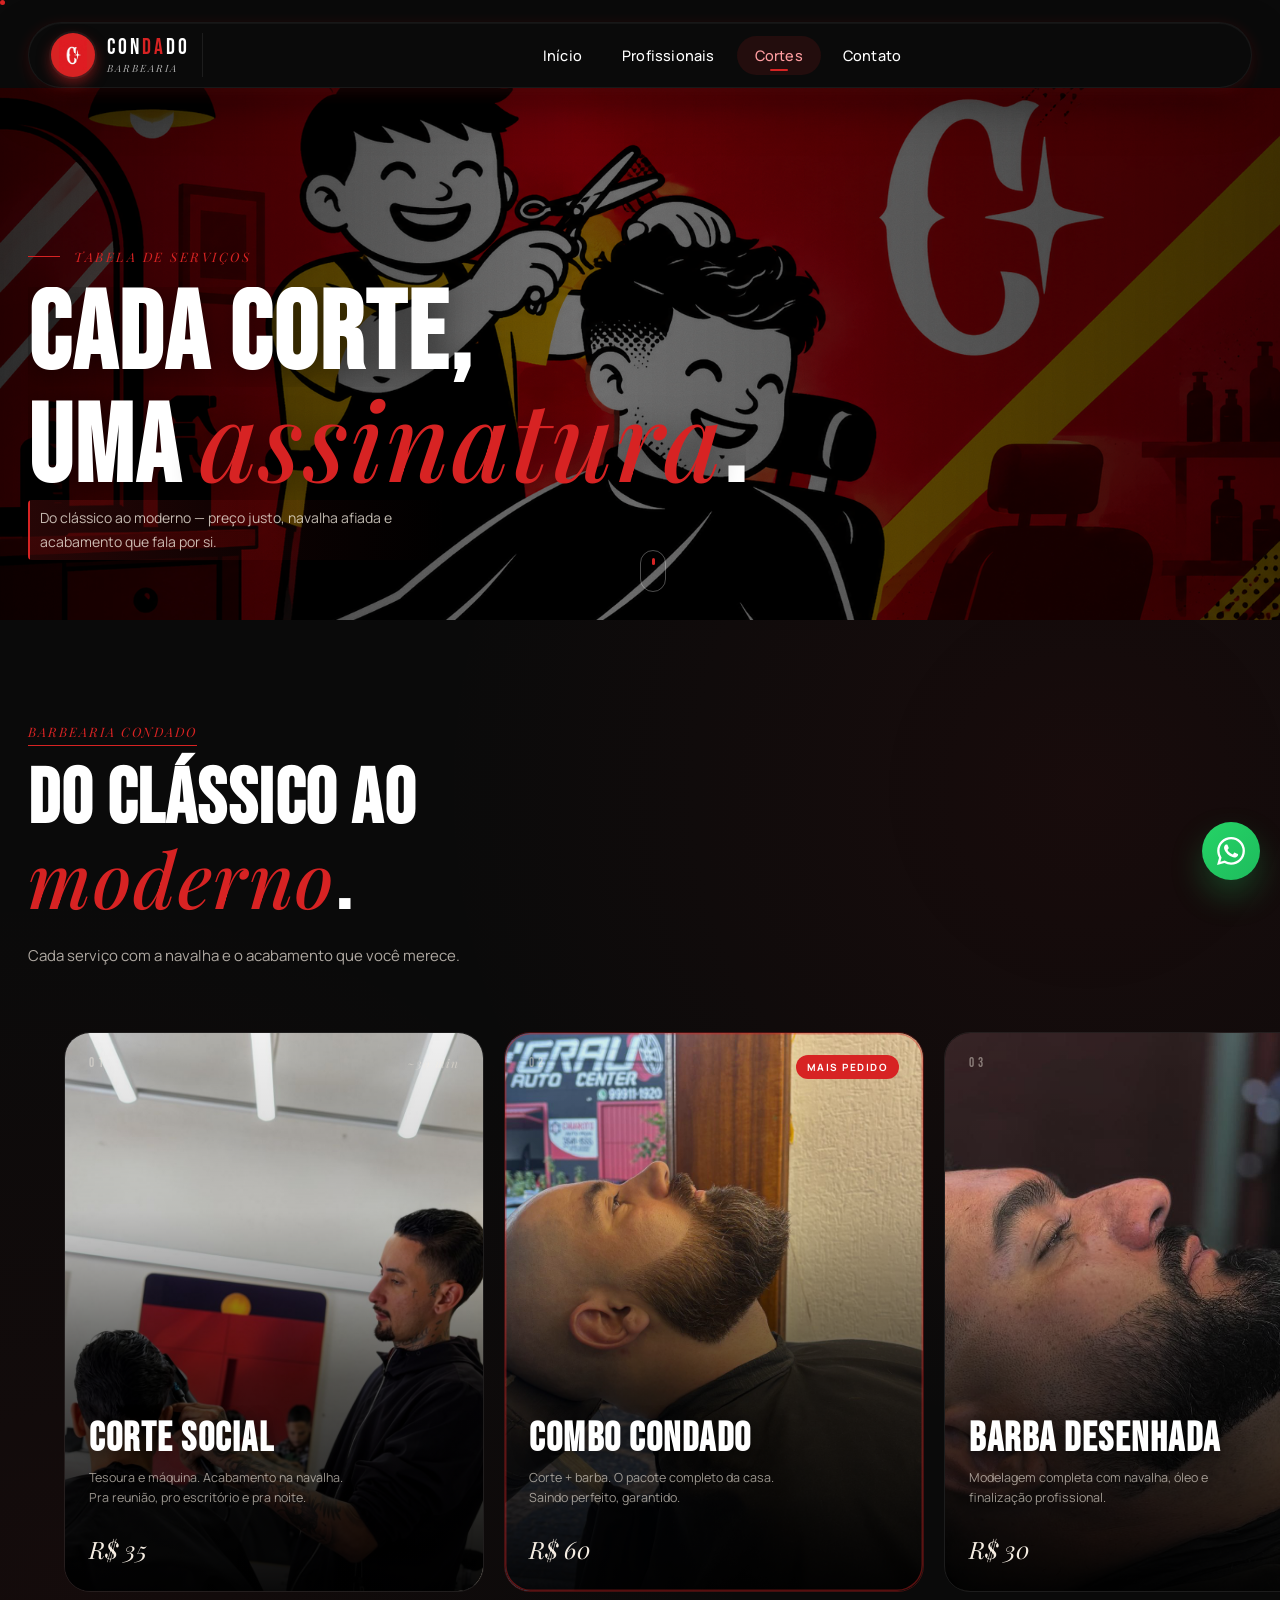
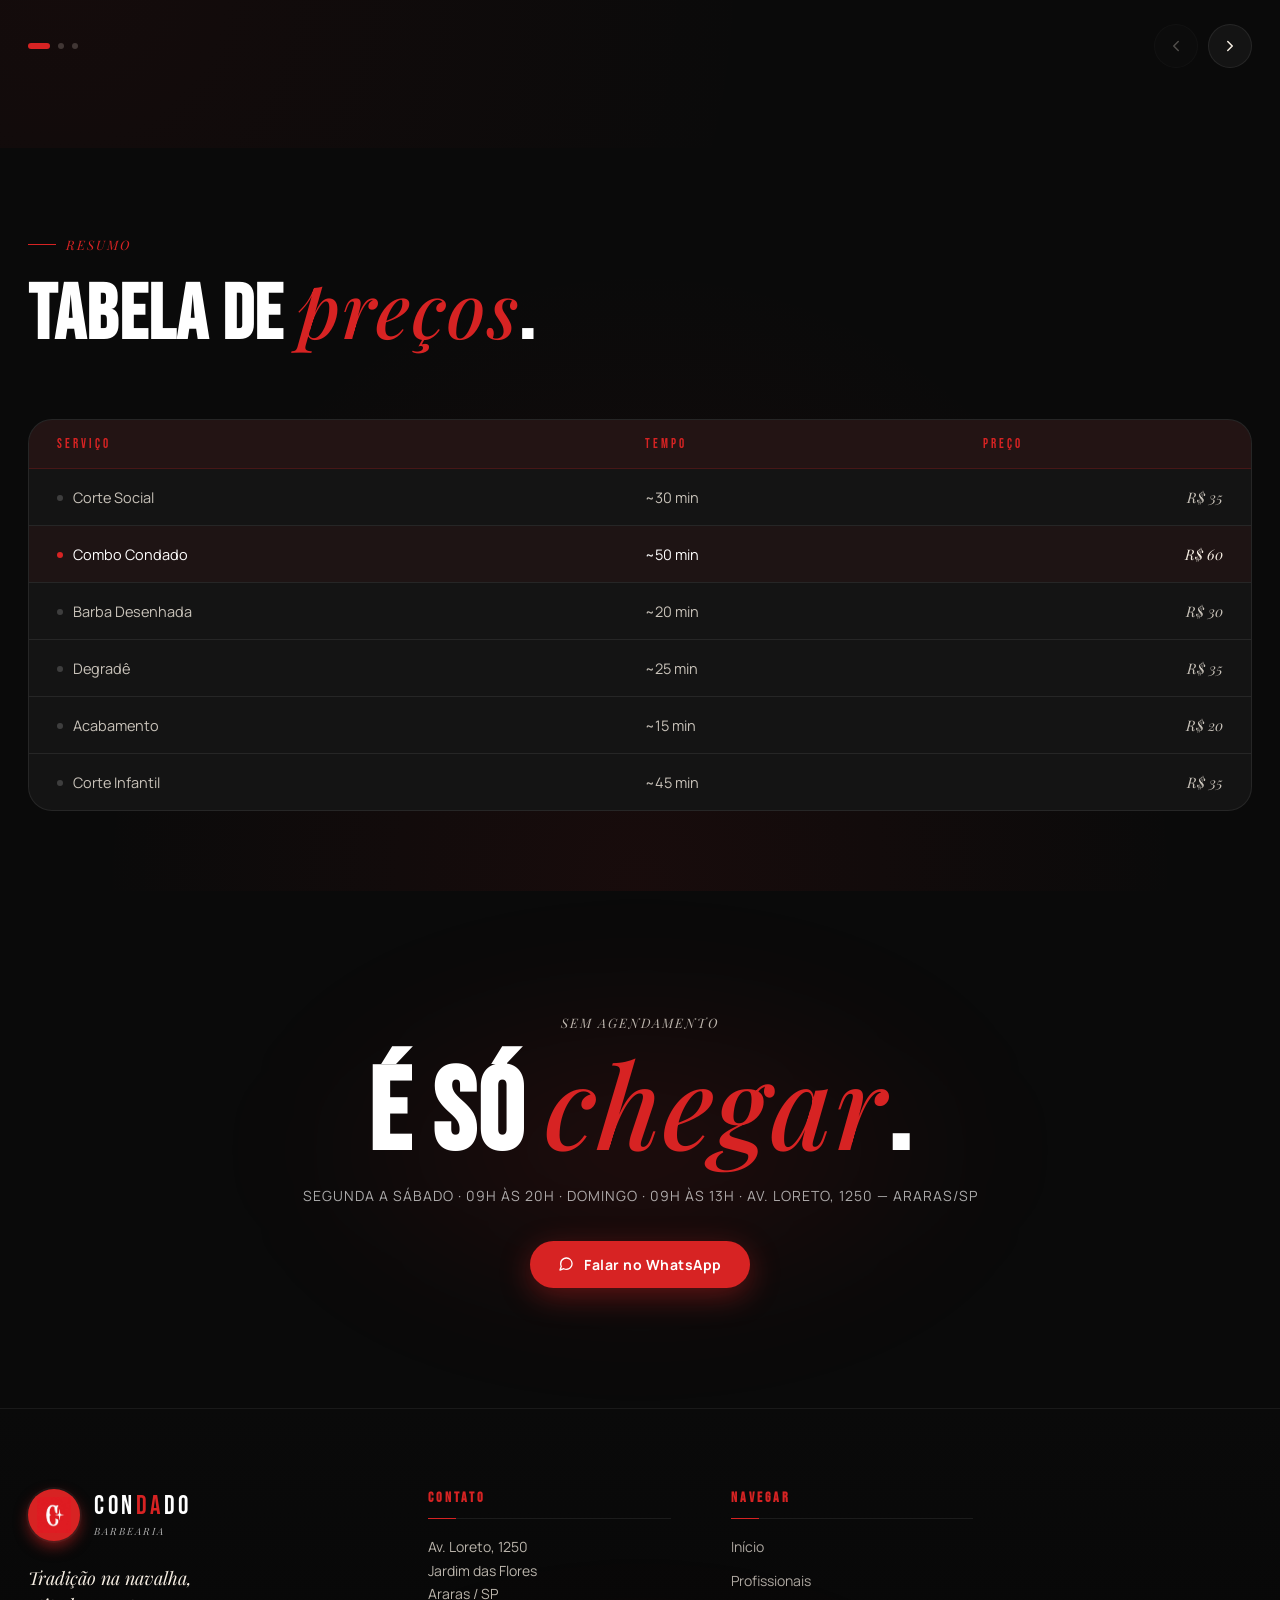
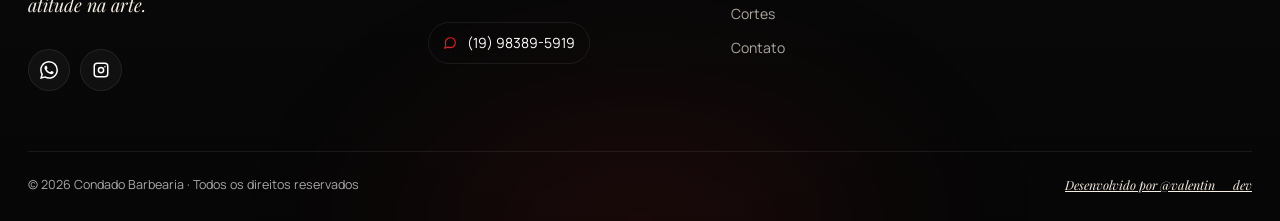
==== commit ce8dbdd7: "Ajustes de preços no corte infantil" ====
--- a/cortes.html
+++ b/cortes.html
@@ -181,7 +181,7 @@
             <div class="slide-bottom">
               <h3 class="slide-title">Corte Infantil</h3>
               <p class="slide-desc">Atenção e cuidado especial com os pequenos. Experiência tranquila e resultado impecável.</p>
-              <span class="slide-price">R$ 30</span>
+              <span class="slide-price">R$ 35</span>
             </div>
           </div>
         </article>
@@ -255,7 +255,7 @@
             <tr>
               <td><span class="t-dot"></span>Corte Infantil</td>
               <td>~45 min</td>
-              <td class="t-price">R$ 30</td>
+              <td class="t-price">R$ 35</td>
             </tr>
           </tbody>
         </table>
